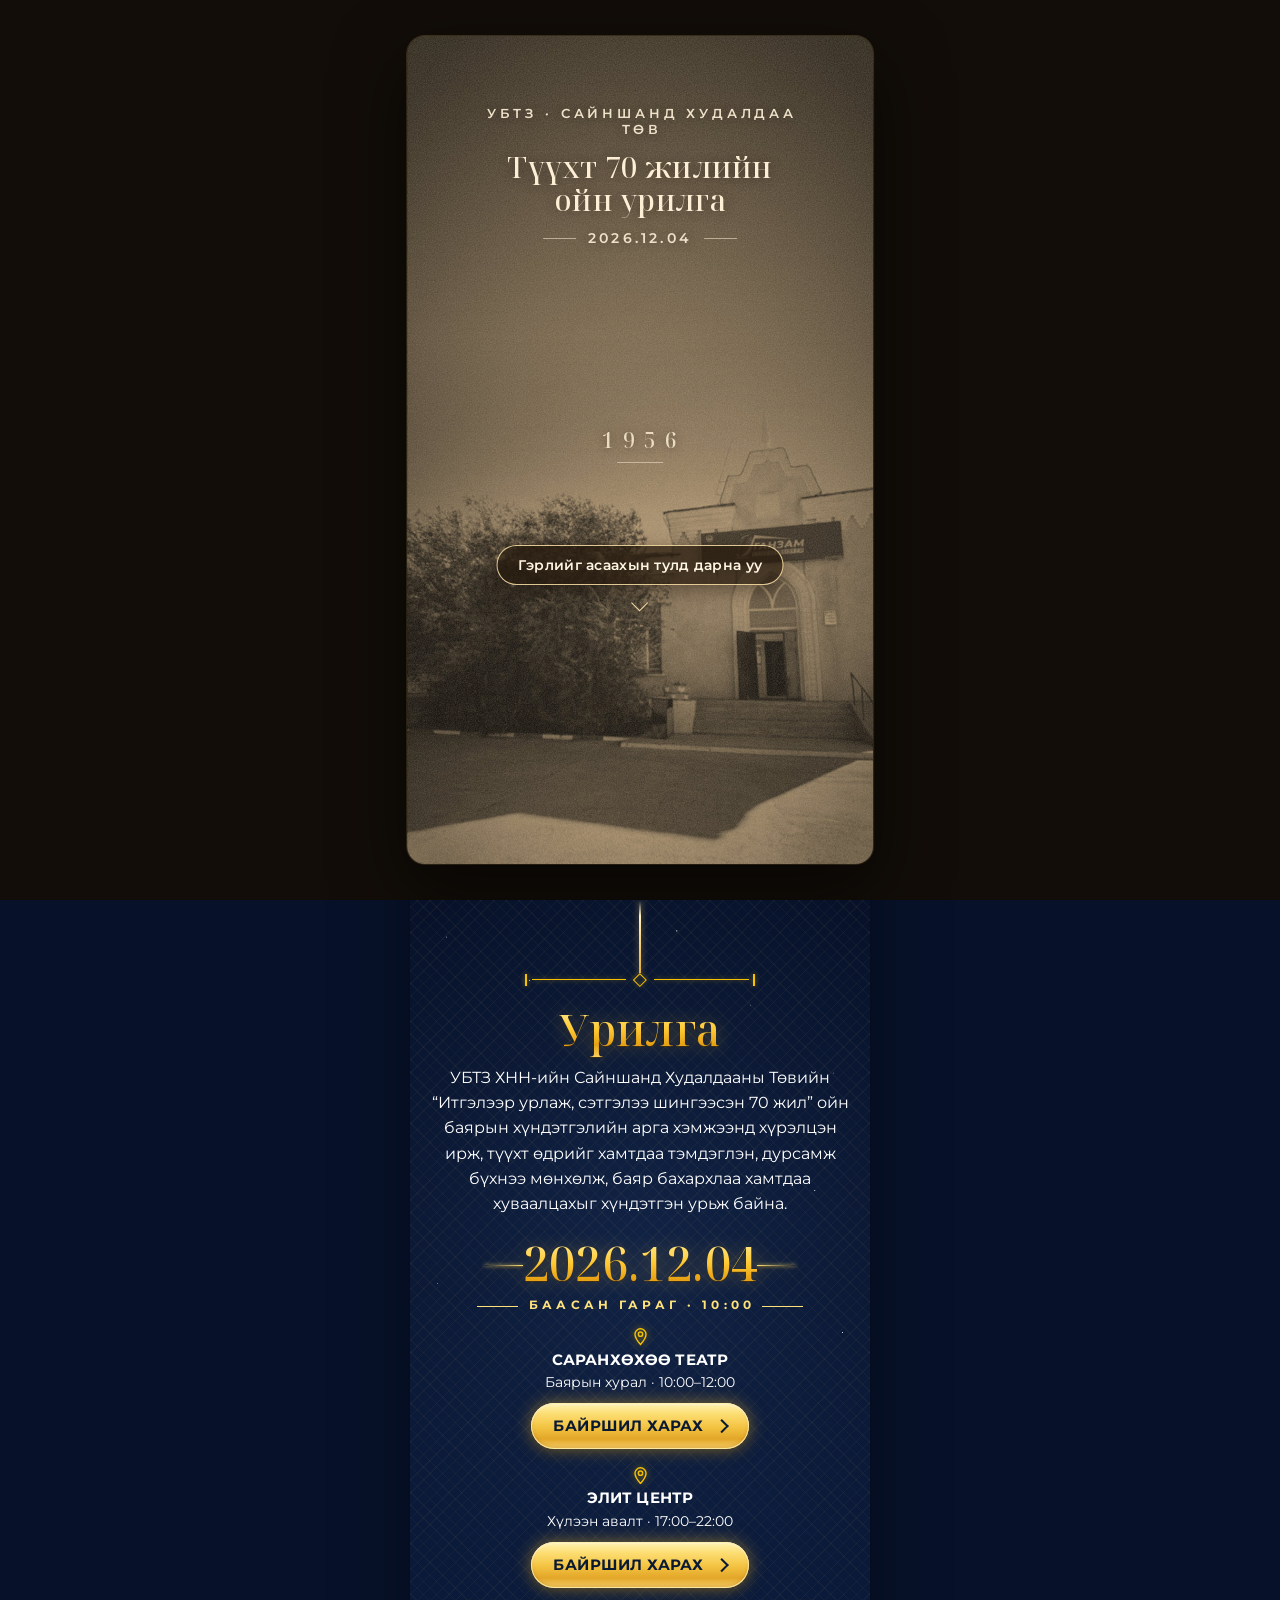
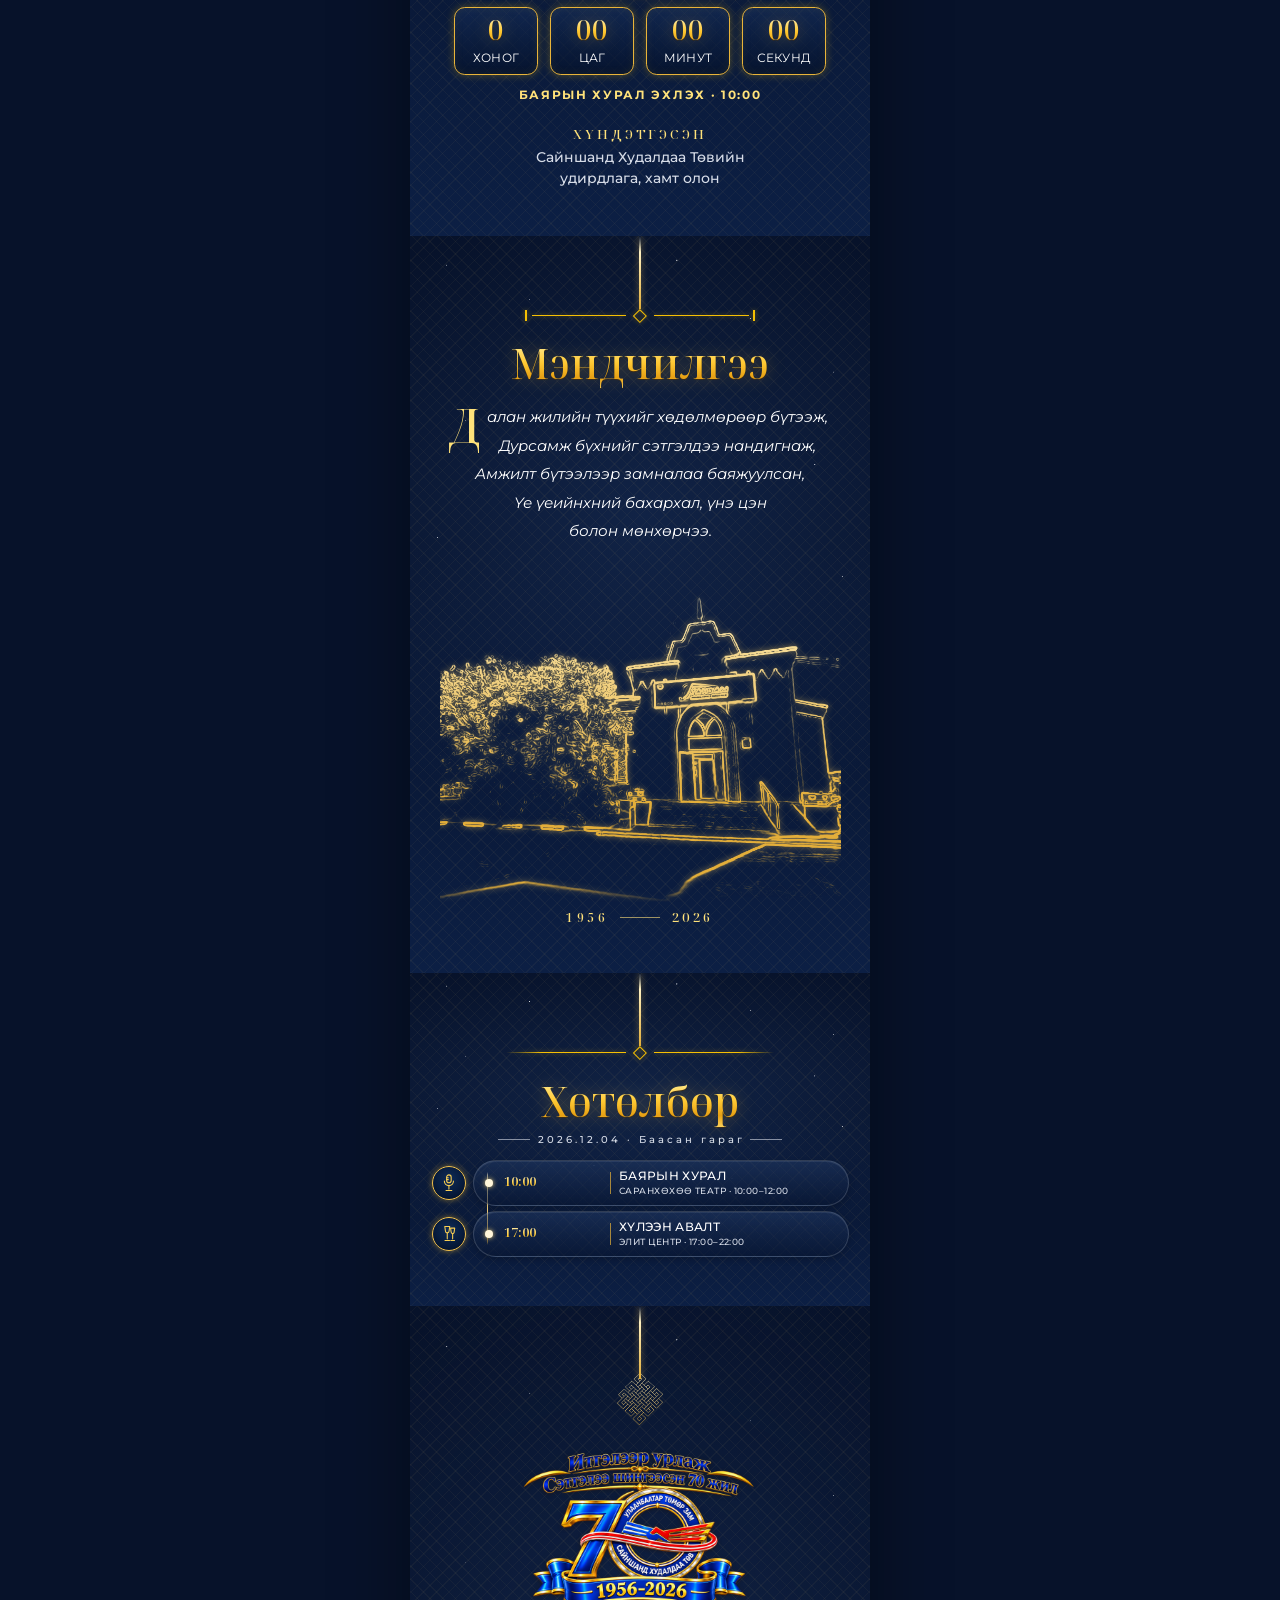
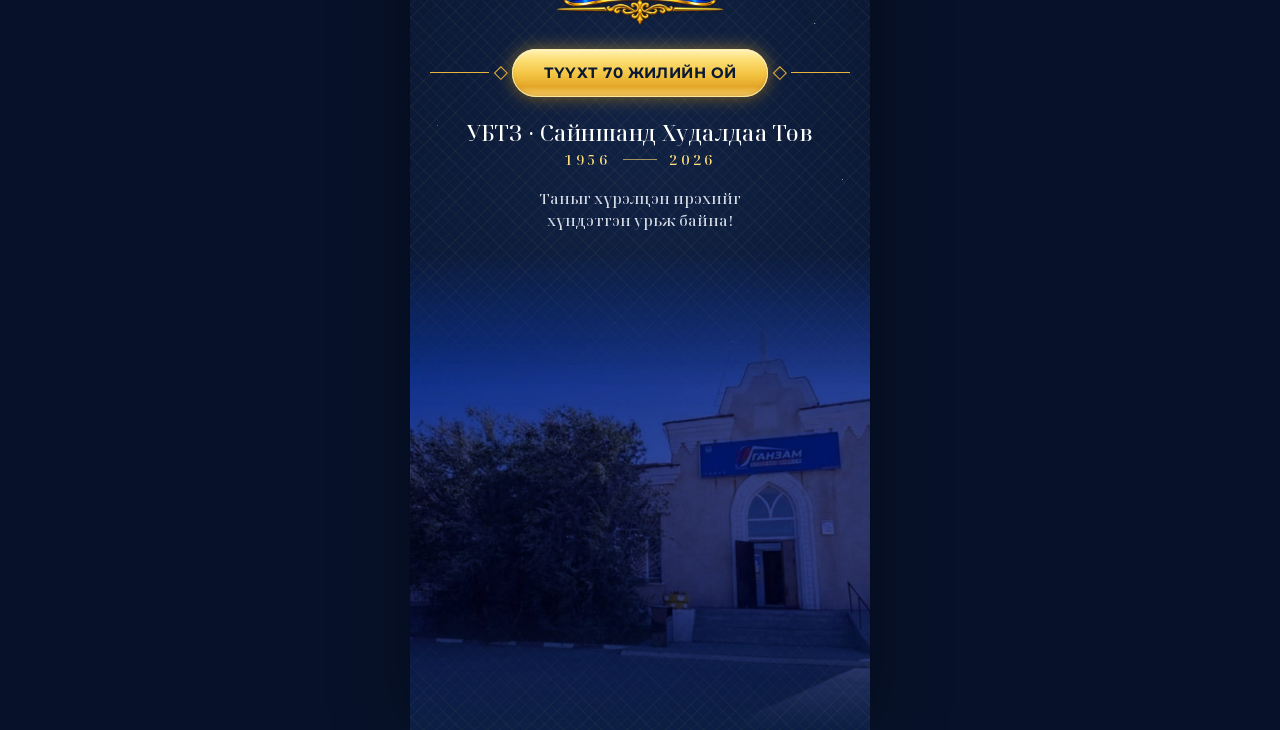
==== zuun-jil/index.html @ 2fdb82b6 "Төгсгөлийн урилгын өгүүлбэрийг шинэчлэв Co-Authored-By: Claude Opus 5.5 <noreply@anthropic.com>" ====
<!doctype html>
<html lang="mn">
<head>
<meta charset="utf-8">
<meta name="viewport" content="width=device-width,initial-scale=1,viewport-fit=cover">
<meta name="theme-color" content="#07122A">
<title>УБТЗ Сайншанд Худалдаа Төв — түүхт 70 жилийн ой</title>
<meta name="description" content="Урилга · 2026.12.04 · Баярын хурал: Саранхөхөө театр 10:00 · Хүлээн авалт: Элит центр 17:00">
<meta property="og:title" content="УБТЗ Сайншанд Худалдаа Төв — түүхт 70 жилийн ой">
<meta property="og:description" content="Урилга · 2026.12.04 · Баярын хурал: Саранхөхөө театр 10:00 · Хүлээн авалт: Элит центр 17:00">
<meta property="og:type" content="website">
<meta property="og:image" content="https://beck0404-ai.github.io/UBTZURILGA/zuun-jil/assets/og.jpg?v=2">
  <meta property="og:image:width" content="1200">
  <meta property="og:image:height" content="630">
<meta name="twitter:card" content="summary_large_image">
<link rel="icon" type="image/svg+xml" href="favicon.svg?v=m70v3">
<link rel="apple-touch-icon" href="favicon.svg">
<style>html,body{margin:0;background:#07122A}</style>
<noscript><style>.gate{display:none!important}</style></noscript>
<link rel="stylesheet" href="styles.css?v=m70v3">
<link rel="preload" as="image" href="assets/gate/gate-poster.jpg?v=m70v3">
<link rel="preload" as="image" href="assets/art/hero-night.jpg">
<link rel="preconnect" href="https://fonts.googleapis.com">
<link rel="preconnect" href="https://fonts.gstatic.com" crossorigin>
<link id="google-fonts" media="print" rel="stylesheet"
  href="https://fonts.googleapis.com/css2?family=Montserrat:wght@400;500;600;700;800&family=Noto+Serif+Display:wght@400;500;600&display=swap">
</head>
<body data-base="." data-date-iso="2026-12-04T10:00:00+08:00" data-v="m70v3" data-slug="zuun-jil">

<div class="gate gate--film" id="gate" role="dialog" aria-modal="true" tabindex="0" aria-label="Гэрлийг асаах — УБТЗ Сайншанд Худалдаа Төв — түүхт 70 жилийн ой">
  <div class="g-stage" id="g-stage">
    <video class="g-vid" id="g-vid" playsinline muted preload="auto" disablepictureinpicture
      poster="assets/gate/gate-poster.jpg?v=m70v3" width="720" height="1280">
      <source src="assets/gate/gate.mp4?v=m70v3" type="video/mp4">
    </video>
    <span class="g-grain" aria-hidden="true"></span>
    <div class="g-copy">
      <p class="g-org">УБТЗ · Сайншанд Худалдаа Төв</p>
      <p class="g-title">Түүхт 70&nbsp;жилийн ойн урилга</p>
      <p class="g-date">2026.12.04</p>
    </div>
    <p class="g-year" aria-hidden="true"><span>1956</span></p>
    <span class="g-ring" aria-hidden="true"></span>
    <span class="g-ring g-ring--2" aria-hidden="true"></span>
    <p class="g-hint" aria-hidden="true"><span>Гэрлийг асаахын тулд дарна уу</span><i class="g-chev"></i></p>
    <button type="button" class="g-skip" id="g-skip">Урилга үзэх →</button>
  </div>
</div>

<div class="worlds" id="worlds" role="group" aria-label="Харагдац сонгох" hidden>
  <button type="button" class="world" data-world="day" aria-pressed="false" aria-label="Өдөр" title="Өдөр">
    <svg viewBox="0 0 24 24" aria-hidden="true" focusable="false"><circle cx="12" cy="12" r="4.2"/><path d="M12 2.8v2.6M12 18.6v2.6M2.8 12h2.6M18.6 12h2.6M5.5 5.5l1.8 1.8M16.7 16.7l1.8 1.8M18.5 5.5l-1.8 1.8M7.3 16.7l-1.8 1.8"/></svg>
  </button>
  <button type="button" class="world" data-world="night" aria-pressed="true" aria-label="Шөнө" title="Шөнө">
    <svg viewBox="0 0 24 24" aria-hidden="true" focusable="false"><path d="M19.5 14.6A8 8 0 0 1 9.4 4.5a8 8 0 1 0 10.1 10.1z"/></svg>
  </button>
  <button type="button" class="world" data-world="snow" aria-pressed="false" aria-label="Цас" title="Цас">
    <svg viewBox="0 0 24 24" aria-hidden="true" focusable="false"><path d="M12 2.5v19M3.8 7.2l16.4 9.6M20.2 7.2L3.8 16.8M12 6l-2.2-2M12 6l2.2-2M12 18l-2.2 2M12 18l2.2 2M6.8 9l-3-.4M6.8 9l-1-2.8M17.2 15l3 .4M17.2 15l1 2.8M17.2 9l3-.4M17.2 9l1-2.8M6.8 15l-3 .4M6.8 15l-1 2.8"/></svg>
  </button>
</div>

<button type="button" id="music-btn" class="music-btn" aria-pressed="false" aria-label="Хөгжим тоглуулах" hidden>
  <span class="music-bird" aria-hidden="true"></span>
  <span class="music-mark" aria-hidden="true">
    <svg class="icon-play" viewBox="0 0 24 24" focusable="false"><polygon points="7,5 20,12 7,19"/></svg>
    <svg class="icon-pause" viewBox="0 0 24 24" focusable="false"><rect x="6" y="5" width="4" height="14"/><rect x="14" y="5" width="4" height="14"/></svg>
  </span>
</button>

<canvas class="snowfall" id="snowfall" aria-hidden="true"></canvas>

<svg class="defs" aria-hidden="true" focusable="false" width="0" height="0">
  <defs>
    <linearGradient id="gold" x1="0" y1="0" x2="0" y2="1">
      <stop offset="0" stop-color="#FFF4C4"/><stop offset=".35" stop-color="#FFD84E"/>
      <stop offset=".7" stop-color="#EDB023"/><stop offset="1" stop-color="#FFD66A"/>
    </linearGradient>
  </defs>
</svg>

<main class="page">

  <section class="scene sec sec--cover" id="cover" aria-labelledby="cover-h">
    <div class="hero-plate" aria-hidden="true"></div>
    <div class="cover-veil" aria-hidden="true"></div>
    <div class="cover-body">
      <p class="cover-org">УБТЗ<br>Сайншанд Худалдаа Төв</p>
      <h1 class="cover-h" id="cover-h">
        <span class="sr-only">УБТЗ Сайншанд Худалдаа Төв — түүхт 70 жилийн ой</span>
        <span class="c100 c70" aria-hidden="true">
          <span class="c100-bloom"></span>
          <img class="c100-gold" src="assets/art/logo70.png?v=2" alt="" width="1536" height="1024">
        </span>
        
      </h1>
      <p class="cover-years"><span class="sr-only">1956 – 2026</span><span aria-hidden="true">1956</span><b aria-hidden="true"></b><span class="odo" id="odo" aria-hidden="true">2026</span></p>
      <p class="cover-when">2026.12.04 <span class="dot" aria-hidden="true">·</span> 10:00</p>
    </div>
    <span class="thread thread--cover" aria-hidden="true"><i></i></span>
  </section>

  <section class="scene sec sec--invite" id="invite" aria-labelledby="inv-h">
    <span class="thread" aria-hidden="true"><i></i></span>
    <span class="stars" aria-hidden="true"></span>
    <div class="sec-body">
      <span class="rule rv" aria-hidden="true"><i></i><b></b><i></i></span>
      <h2 class="h-xl rv" id="inv-h"><span class="gt">Урилга</span></h2>
      <p class="lead lead--letter rv">УБТЗ ХНН-ийн Сайншанд Худалдааны Төвийн “Итгэлээр урлаж, сэтгэлээ шингээсэн 70&nbsp;жил” ойн баярын хүндэтгэлийн арга хэмжээнд хүрэлцэн ирж, түүхт өдрийг хамтдаа тэмдэглэн, дурсамж бүхнээ мөнхөлж, баяр бахархлаа хамтдаа хуваалцахыг хүндэтгэн урьж байна.</p>

      <div class="when rv">
        <p class="when-date"><span class="gt">2026.12.04</span></p>
        <p class="when-sub"><span>Баасан гараг · 10:00</span></p>
      </div>

      <div class="det rv">
        <svg class="pin" viewBox="0 0 24 32" aria-hidden="true" focusable="false"><path d="M12 1.5C6.2 1.5 1.8 5.9 1.8 11.6c0 7.4 10.2 18.9 10.2 18.9s10.2-11.5 10.2-18.9C22.2 5.9 17.8 1.5 12 1.5z"/><circle cx="12" cy="11.4" r="4"/></svg>
        <p class="det-venue">Саранхөхөө театр</p>
        <p class="det-sub">Баярын хурал · 10:00–12:00</p>
        <a class="btn btn--gold btn--chev btn--map" href="https://www.google.com/maps/search/?api=1&amp;query=%D0%A1%D0%B0%D1%80%D0%B0%D0%BD%D1%85%D3%A9%D1%85%D3%A9%D3%A9%20%D1%82%D0%B5%D0%B0%D1%82%D1%80%20%D0%A1%D0%B0%D0%B9%D0%BD%D1%88%D0%B0%D0%BD%D0%B4" target="_blank" rel="noopener noreferrer">Байршил харах</a>
      </div>
      <div class="det rv">
        <svg class="pin" viewBox="0 0 24 32" aria-hidden="true" focusable="false"><path d="M12 1.5C6.2 1.5 1.8 5.9 1.8 11.6c0 7.4 10.2 18.9 10.2 18.9s10.2-11.5 10.2-18.9C22.2 5.9 17.8 1.5 12 1.5z"/><circle cx="12" cy="11.4" r="4"/></svg>
        <p class="det-venue">Элит центр</p>
        <p class="det-sub">Хүлээн авалт · 17:00–22:00</p>
        <a class="btn btn--gold btn--chev btn--map" href="https://maps.app.goo.gl/hrmuXvTqas2XhRXL7" target="_blank" rel="noopener noreferrer">Байршил харах</a>
      </div>

      <div class="countdown rv" data-target="2026-12-04T10:00:00+08:00" aria-live="off">
        <div class="cd-cell"><span class="cd-num" data-d>—</span><span class="cd-lab">хоног</span></div>
        <div class="cd-cell"><span class="cd-num" data-h>—</span><span class="cd-lab">цаг</span></div>
        <div class="cd-cell"><span class="cd-num" data-m>—</span><span class="cd-lab">минут</span></div>
        <div class="cd-cell"><span class="cd-num" data-s>—</span><span class="cd-lab">секунд</span></div>
      </div>
      <p class="cd-note rv">Баярын хурал эхлэх · 10:00</p>
      <p class="sign rv"><span class="sign-lab">Хүндэтгэсэн</span><span class="nw">Сайншанд Худалдаа Төвийн</span> удирдлага, хамт&nbsp;олон</p>
    </div>
  </section>

  <section class="scene sec sec--greet" aria-labelledby="greet-h">
    <span class="thread" aria-hidden="true"><i></i></span>
    <span class="stars" aria-hidden="true"></span>
    <div class="sec-body">
      <span class="rule rv" aria-hidden="true"><i></i><b></b><i></i></span>
      <h2 class="h-xl rv" id="greet-h"><span class="gt">Мэндчилгээ</span></h2>
      <div class="letter letter--poem">
        <p class="rv">Далан жилийн түүхийг хөдөлмөрөөр бүтээж,<br>
          Дурсамж бүхнийг сэтгэлдээ нандигнаж,<br>
          Амжилт бүтээлээр замналаа баяжуулсан,<br>
          Үе үеийнхний бахархал, үнэ цэн болон мөнхөрчээ.</p>
      </div>
      <div class="elev rv" aria-hidden="true">
        <div class="elev-draw"><div class="elev-in"><i class="elev-ink"></i></div><span class="elev-pen"></span></div>
        <p class="el-cap"><span>1956</span><b></b><span>2026</span></p>
      </div>
    </div>
  </section>

  <section class="scene sec sec--prog" aria-labelledby="prog-h">
    <span class="thread" aria-hidden="true"><i></i></span>
    <span class="stars" aria-hidden="true"></span>
    <div class="sec-body">
      <span class="rule rule--dia rv" aria-hidden="true"><i></i><b></b><i></i></span>
      <h2 class="h-lg h-lg--prog rv" id="prog-h"><span class="gt">Хөтөлбөр</span></h2>
      <p class="sub-dates rv"><span>2026.12.04 · Баасан гараг</span></p>
      <ol class="prog">
        <li class="rv"><span class="prog-ring" aria-hidden="true"><svg class="prog-ic" viewBox="0 0 48 48" focusable="false" fill="none" stroke="currentColor" stroke-linecap="round" stroke-linejoin="round"><rect x="18.5" y="4.5" width="11" height="19" rx="5.5"/><path d="M18.5 11.5h4M18.5 16h4"/><path d="M13 19.5c0 6.3 4.9 11 11 11s11-4.7 11-11"/><path d="M24 30.5V39M17 42.5h14"/></svg></span><span class="prog-pill"><span class="t">10:00</span><span class="ti">Баярын хурал<small>Саранхөхөө театр · 10:00–12:00</small></span></span></li>
        <li class="rv"><span class="prog-ring" aria-hidden="true"><svg class="prog-ic" viewBox="0 0 48 48" focusable="false" fill="none" stroke="currentColor" stroke-linecap="round" stroke-linejoin="round"><path d="M14 6h12l-1.6 11a4.4 4.4 0 0 1-8.8 0z"/><path d="M20 21.6V36M14.5 40h11"/><path d="M28 10h10l-1.4 9.6a3.6 3.6 0 0 1-7.2 0z"/><path d="M33 23.2V36M28.5 40h9"/></svg></span><span class="prog-pill"><span class="t">17:00</span><span class="ti">Хүлээн авалт<small>Элит центр · 17:00–22:00</small></span></span></li>
      </ol>
    </div>
  </section>

  <section class="scene sec sec--close" aria-label="УБТЗ Сайншанд Худалдаа Төв, 1956 — 2026">
    <span class="thread" aria-hidden="true"><i></i></span>
    <span class="stars" aria-hidden="true"></span>
    <div class="sec-body">
      <span class="knot rv" aria-hidden="true"></span>
      <img class="c100-close rv" src="assets/art/logo70.png?v=2" alt="" width="1600" height="805" loading="lazy">
      <div class="close-pill rv" aria-hidden="true"><i></i><b></b><p class="btn btn--gold">Түүхт 70 жилийн ой</p><b></b><i></i></div>
      <p class="orgs-name rv">УБТЗ · Сайншанд Худалдаа Төв</p>
      <p class="close-years rv"><span>1956</span><b aria-hidden="true"></b><span>2026</span></p>
      <p class="close-call rv">Таныг хүрэлцэн ирэхийг хүндэтгэн урьж байна!</p>
    </div>
    <div class="band band--close" aria-hidden="true"></div>
  </section>
</main>

<div class="bfly-c" id="bfly-c" aria-hidden="true">
  <i class="bw bw-l"></i><i class="bw bw-r"></i>
</div>

<audio id="bg-music" preload="auto" loop></audio>

<script src="app.js?v=m70v3"></script>
</body>
</html>
---- zuun-jil/styles.css ----
:root,
.gate {
  --gold: #F6C003;
  --ink: #0B1A33;
  --text: #FFFFFF;
  --soft: rgba(236, 241, 250, .9);
  --tagc: #E9B84A;
  --g1: #FFF7CF; --g2: #FFE27A; --g3: #FFC933; --g4: #E6A014; --g5: #FFD965;
  --w1: #FFFFFF; --w2: #FFF3CC; --w3: #F3D27A;
  --hshadow: rgba(80, 48, 0, .6);
  --hglow: rgba(255, 196, 40, .34);
  --line: #E9B43A;
  --lglow: rgba(246, 192, 3, .32);
  --card: linear-gradient(180deg, rgba(24, 50, 98, .5), rgba(4, 17, 42, .74));
  --field: rgba(3, 14, 36, .55);
  --pill: linear-gradient(180deg, rgba(40, 66, 112, .42), rgba(8, 22, 50, .62));
  --pill-line: rgba(255, 255, 255, .16);
  --bg0: #031A3F;
  --bg1: #0D2549;
  --vign: rgba(26, 64, 128, .32);
  --grid: rgba(120, 166, 236, .075);
  --stars: 1;
  --dlg: linear-gradient(180deg, #0A2048, #041430);
  --backdrop: rgba(2, 8, 22, .8);
  --ok: #A6F2CF;
  --err: #FFB8AC;
}
html[data-theme="day"] {
  --text: #13284B;
  --soft: rgba(19, 40, 75, .88);
  --tagc: #A47414;
  --g1: #E7B434; --g2: #D39A12; --g3: #B77D05; --g4: #8F6003; --g5: #B98410;
  --w1: #13284B; --w2: #1F3C6B; --w3: #13284B;
  --hshadow: rgba(255, 255, 255, .55);
  --hglow: rgba(255, 255, 255, 0);
  --line: #C99A2E;
  --lglow: rgba(201, 154, 46, .22);
  --card: linear-gradient(180deg, rgba(255, 255, 255, .78), rgba(240, 247, 252, .66));
  --field: rgba(255, 255, 255, .78);
  --pill: linear-gradient(180deg, rgba(255, 255, 255, .8), rgba(236, 245, 251, .66));
  --pill-line: rgba(19, 40, 75, .14);
  --bg0: #EEF6FB;
  --bg1: #BFE4F5;
  --vign: rgba(255, 255, 255, .5);
  --grid: rgba(19, 40, 75, .06);
  --stars: 0;
  --dlg: linear-gradient(180deg, #FBFDFF, #E6F1F8);
  --backdrop: rgba(19, 40, 75, .55);
  --ok: #17694A;
  --err: #A8321F;
}
html[data-theme="snow"] {
  --text: #14294A;
  --soft: rgba(20, 41, 74, .88);
  --tagc: #4A76A6;
  --g1: #6E9CCB; --g2: #3F6FA3; --g3: #2B5687; --g4: #1D3B66; --g5: #37659A;
  --w1: #14294A; --w2: #22426F; --w3: #14294A;
  --hshadow: rgba(255, 255, 255, .6);
  --hglow: rgba(255, 255, 255, 0);
  --line: #7FA2C6;
  --lglow: rgba(61, 108, 158, .2);
  --card: linear-gradient(180deg, rgba(255, 255, 255, .8), rgba(236, 242, 248, .68));
  --field: rgba(255, 255, 255, .8);
  --pill: linear-gradient(180deg, rgba(255, 255, 255, .82), rgba(232, 239, 246, .68));
  --pill-line: rgba(20, 41, 74, .14);
  --bg0: #F0F4F8;
  --bg1: #C4D3DF;
  --vign: rgba(255, 255, 255, .5);
  --grid: rgba(20, 41, 74, .06);
  --stars: 0;
  --dlg: linear-gradient(180deg, #FAFCFE, #E4ECF3);
  --backdrop: rgba(20, 41, 74, .55);
  --ok: #17694A;
  --err: #A8321F;
}
:root { --col: 540px; }
* { box-sizing: border-box; }
html { -webkit-text-size-adjust: 100%; }
body {
  margin: 0;
  min-height: 100vh;
  color: var(--text);
  font-family: Montserrat, "Helvetica Neue", Arial, sans-serif;
  font-size: 15px;
  line-height: 1.5;
  background:
    linear-gradient(var(--grid) 1px, transparent 1px) 0 0 / 23px 23px,
    linear-gradient(90deg, var(--grid) 1px, transparent 1px) 0 0 / 23px 23px,
    var(--bg0);
}
img { display: block; max-width: 100%; height: auto; }
.defs { position: absolute; width: 0; height: 0; overflow: hidden; }
.page {
  position: relative;
  max-width: var(--col);
  margin: 0 auto;
  overflow: hidden;
  container-type: inline-size;
  box-shadow: 0 0 70px rgba(0, 0, 0, .4);
  transition: opacity .24s ease;
}
.page.is-turning { opacity: .25; }
.sec {
  --u: calc(100cqw / 941);
  position: relative;
  isolation: isolate;
  overflow: hidden;
  text-align: center;
  background:
    radial-gradient(120% 60% at 50% 38%, var(--vign), transparent 72%),
    linear-gradient(180deg, var(--bg0) 0%, var(--bg0) 42%, var(--bg1) 100%);
}
.sec::before {
  content: "";
  position: absolute;
  inset: 0;
  z-index: -1;
  pointer-events: none;
  background:
    linear-gradient(var(--grid) 1px, transparent 1px) 0 0 / calc(44 * var(--u)) calc(44 * var(--u)),
    linear-gradient(90deg, var(--grid) 1px, transparent 1px) 0 0 / calc(44 * var(--u)) calc(44 * var(--u));
}
.sec-body {
  position: relative;
  z-index: 2;
  padding: calc(150 * var(--u)) max(18px, calc(44 * var(--u))) 0;
}
.stars {
  position: absolute;
  inset: 0 0 34% 0;
  z-index: 0;
  pointer-events: none;
  opacity: var(--stars);
  background-image:
    radial-gradient(1.3px 1.3px at 8% 6%, #fff, transparent 60%),
    radial-gradient(1px 1px at 26% 13%, #fff, transparent 60%),
    radial-gradient(1.6px 1.6px at 58% 5%, #fff, transparent 60%),
    radial-gradient(1px 1px at 74% 17%, #fff, transparent 60%),
    radial-gradient(1.2px 1.2px at 92% 28%, #fff, transparent 60%),
    radial-gradient(1px 1px at 12% 38%, #fff, transparent 60%),
    radial-gradient(1.4px 1.4px at 88% 47%, #fff, transparent 60%),
    radial-gradient(1px 1px at 6% 62%, #fff, transparent 60%),
    radial-gradient(1.2px 1.2px at 94% 70%, #fff, transparent 60%),
    radial-gradient(1px 1px at 40% 88%, #fff, transparent 60%),
    radial-gradient(1.1px 1.1px at 70% 94%, #fff, transparent 60%);
  animation: twinkle 3.6s ease-in-out infinite alternate;
}
@keyframes twinkle { from { filter: opacity(.5); } to { filter: opacity(1); } }
.glint {
  position: absolute;
  z-index: 3;
  right: calc(-14 * var(--u, 1px));
  top: calc(-10 * var(--u, 1px));
  width: max(14px, calc(34 * var(--u, 1px)));
  aspect-ratio: 1;
  pointer-events: none;
  opacity: var(--stars);
  background:
    linear-gradient(90deg, transparent 0 46%, #fff 50%, transparent 54% 100%) center / 100% 12% no-repeat,
    linear-gradient(0deg, transparent 0 46%, #fff 50%, transparent 54% 100%) center / 12% 100% no-repeat,
    radial-gradient(circle, rgba(255, 244, 200, .95) 0 8%, rgba(255, 210, 90, .35) 20%, transparent 46%);
  animation: glint 3.4s ease-in-out infinite;
}
.glint--l { left: calc(-40 * var(--u)); right: auto; top: calc(-14 * var(--u)); animation-delay: 1.4s; }
@keyframes glint { 0%, 100% { transform: scale(.55) rotate(0deg); opacity: .5; } 50% { transform: scale(1) rotate(45deg); opacity: 1; } }
.band {
  position: relative;
  z-index: 1;
  width: 100%;
  pointer-events: none;
}
.band::before {
  content: "";
  position: absolute;
  inset: 0;
  background: center / 100% 100% no-repeat;
  -webkit-mask-image: linear-gradient(180deg, transparent 0, #000 var(--fade, 24%), #000 93%, transparent 100%);
  mask-image: linear-gradient(180deg, transparent 0, #000 var(--fade, 24%), #000 93%, transparent 100%);
}
.band--a { aspect-ratio: 941 / 572; margin-top: calc(-40 * var(--u)); }
.band--a::before { background-image: url(assets/art/school-night.webp?r=1); }
html[data-theme="day"] .band--a::before { background-image: url(assets/art/school-day.webp?r=1); }
html[data-theme="snow"] .band--a::before { background-image: url(assets/art/school-snow.webp?r=1); }
.band--i { aspect-ratio: 1412 / 717; margin-top: calc(10 * var(--u)); --fade: 18%; }
.band--i::before { background-image: url(assets/art/aerial-night.webp?r=1); }
html[data-theme="day"] .band--i::before { background-image: url(assets/art/aerial-day.webp?r=1); }
html[data-theme="snow"] .band--i::before { background-image: url(assets/art/aerial-snow.webp?r=1); }
.band--last::before { -webkit-mask-image: linear-gradient(180deg, transparent 0, #000 24%); mask-image: linear-gradient(180deg, transparent 0, #000 24%); }
.gt {
  background: linear-gradient(180deg, var(--g1) 0%, var(--g2) 24%, var(--g3) 50%, var(--g4) 76%, var(--g5) 100%);
  -webkit-background-clip: text;
  background-clip: text;
  color: transparent;
  -webkit-box-decoration-break: clone;
  box-decoration-break: clone;
}
.wt {
  background: linear-gradient(180deg, var(--w1) 0%, var(--w2) 55%, var(--w3) 100%);
  -webkit-background-clip: text;
  background-clip: text;
  color: transparent;
}
.h-xl, .h-lg, .h-cond, .cover-title, .when-date, .cd-num, .stats b {
  filter: drop-shadow(0 max(1px, calc(3 * var(--u))) 0 var(--hshadow)) drop-shadow(0 0 calc(22 * var(--u)) var(--hglow));
}
.h-xl, .h-lg {
  position: relative;
  width: fit-content;
  margin: 0 auto;
  font-weight: 800;
  line-height: 1.12;
  letter-spacing: .01em;
  text-transform: uppercase;
}
.h-cond {
  position: relative;
  width: fit-content;
  margin: 0 auto;
  font-family: Oswald, "Arial Narrow", sans-serif;
  font-weight: 600;
  line-height: 1.16;
  letter-spacing: .015em;
  text-transform: uppercase;
}
.lead {
  max-width: calc(760 * var(--u));
  margin: calc(34 * var(--u)) auto 0;
  color: var(--text);
  font-size: max(15px, calc(28 * var(--u)));
  line-height: 1.55;
  text-wrap: pretty;
}
.lead--sm { font-size: max(14.5px, calc(24 * var(--u))); }
@container (max-width: 480px) { .lead { max-width: none; } }
.mark50 {
  position: relative;
  display: block;
  aspect-ratio: 948 / 670;
  margin: 0 auto;
  background: url(assets/art/mark50-gold.webp?r=20261023) center / contain no-repeat;
  filter: drop-shadow(0 0 calc(18 * var(--u)) rgba(255, 196, 40, .4)) drop-shadow(0 calc(3 * var(--u)) calc(2 * var(--u)) rgba(40, 20, 0, .55));
}
html[data-theme] .mark50 { filter: drop-shadow(0 calc(3 * var(--u)) calc(3 * var(--u)) rgba(40, 30, 0, .3)); }
.mark50--cover { width: calc(430 * var(--u)); margin-top: calc(40 * var(--u)); }
.mark50--cover { width: min(calc(520 * var(--u)), 300px, 26svh); margin-top: calc(40 * var(--u) + var(--gx, 0px)); }
.mark50--cover .glint { right: calc(30 * var(--u)); top: calc(-4 * var(--u)); }
.mark50--sm { width: calc(203 * var(--u)); }
.mark50--md { width: calc(250 * var(--u)); }
.mark50--close { width: calc(420 * var(--u)); }
.mark50--close .glint { right: calc(26 * var(--u)); top: calc(0 * var(--u)); }
.rule {
  --rw: 470;
  display: flex;
  align-items: center;
  gap: calc(10 * var(--u));
  width: calc(var(--rw) * var(--u));
  height: calc(26 * var(--u));
  margin: 0 auto;
  color: var(--gold);
  filter: drop-shadow(0 0 calc(5 * var(--u)) rgba(246, 192, 3, .55));
}
html[data-theme] .rule { filter: none; color: var(--g3); }
.rule::before,
.rule::after { content: ""; flex: none; width: max(1.5px, calc(3 * var(--u))); height: calc(24 * var(--u)); background: currentColor; }
.rule i { flex: 1; height: max(1px, calc(2.4 * var(--u))); background: currentColor; }
.rule b {
  flex: none;
  width: calc(20 * var(--u));
  height: calc(20 * var(--u));
  margin: 0 calc(8 * var(--u));
  border: max(1.2px, calc(2.6 * var(--u))) solid currentColor;
  transform: rotate(45deg);
}
.rule--wide { --rw: 600; }
.rule--long { --rw: 680; }
.rule--sm { --rw: 430; height: calc(20 * var(--u)); }
.rule--sm b { width: calc(16 * var(--u)); height: calc(16 * var(--u)); }
.rule--dia::before, .rule--dia::after { display: none; }
.rule--dia i:first-child { background: linear-gradient(90deg, transparent, currentColor 30%); }
.rule--dia i:last-child { background: linear-gradient(90deg, currentColor 70%, transparent); }
.btn {
  position: relative;
  display: inline-flex;
  align-items: center;
  justify-content: center;
  gap: .55em;
  min-height: max(46px, calc(79 * var(--u)));
  padding: 0 calc(46 * var(--u));
  border: 0;
  border-radius: 999px;
  font: 700 max(13px, calc(31 * var(--u)))/1.1 Montserrat, "Helvetica Neue", Arial, sans-serif;
  letter-spacing: .03em;
  text-transform: uppercase;
  text-decoration: none;
  cursor: pointer;
}
.btn--gold {
  color: var(--ink);
  background: linear-gradient(180deg, #FFF3B4 0%, #FCDD72 24%, #F4C443 52%, #E3A628 78%, #F7D06A 100%);
  box-shadow:
    0 0 0 max(1px, calc(2 * var(--u))) rgba(255, 238, 170, .9) inset,
    0 calc(-4 * var(--u)) calc(8 * var(--u)) rgba(150, 90, 0, .28) inset,
    0 calc(3 * var(--u)) calc(4 * var(--u)) rgba(255, 255, 255, .55) inset,
    0 0 calc(34 * var(--u)) rgba(255, 196, 50, .5),
    0 calc(8 * var(--u)) calc(22 * var(--u)) rgba(0, 0, 0, .3);
}
html[data-theme] .btn--gold { box-shadow: 0 0 0 max(1px, calc(2 * var(--u))) rgba(255, 238, 170, .9) inset, 0 calc(-4 * var(--u)) calc(8 * var(--u)) rgba(150, 90, 0, .25) inset, 0 calc(8 * var(--u)) calc(20 * var(--u)) rgba(19, 40, 75, .22); }
.btn--chev::after {
  content: "";
  flex: none;
  width: .5em;
  height: .5em;
  margin-left: .35em;
  border-top: .15em solid currentColor;
  border-right: .15em solid currentColor;
  transform: rotate(45deg);
}
.btn:focus-visible { outline: 2px solid var(--text); outline-offset: 3px; }
.btn--line { color: var(--text); background: var(--card); box-shadow: inset 0 0 0 1.5px var(--line); }
.btn-ic { flex: none; width: 1.2em; height: 1.2em; fill: none; stroke: currentColor; stroke-width: 2.2; stroke-linecap: round; stroke-linejoin: round; }
.sec--cover { --gx: clamp(0px, (100vh - 660px) * .07, 22px); }
@supports (height: 100svh) { .sec--cover { --gx: clamp(0px, (100svh - 660px) * .07, 22px); } }
.sec--cover {
  display: flex;
  flex-direction: column;
  min-height: 100vh;
  min-height: 100svh;
}
.cover-body { flex: 1; padding-top: max(72px, calc(165 * var(--u))); }
.cover-school {
  margin: 0;
  color: var(--text);
  font-weight: 800;
  font-size: max(15px, calc(24.5 * var(--u) + 3px));
  line-height: 1.3;
  letter-spacing: .045em;
  text-transform: uppercase;
}
@media (max-width: 380px) { .cover-school { letter-spacing: .005em; } }
@media (max-width: 340px) { .cover-school { font-size: 14px; margin-inline: -8px; } }
.cover-body .rule { margin-top: calc(56 * var(--u) + var(--gx, 0px)); }
.cover-logo { display: block; width: min(calc(643 * var(--u)), 312px); height: auto; margin: 0 0 calc(30 * var(--u)); filter: drop-shadow(0 calc(6 * var(--u)) calc(14 * var(--u)) rgba(0, 0, 0, .22)); }
.cover-logo { width: min(calc(643 * var(--u)), 280px, 32svh); margin-bottom: calc(30 * var(--u) + var(--gx, 0px)); }
@media (max-height: 600px) { .cover-logo { width: min(calc(643 * var(--u)), 312px, 26svh); } }
.cover-title {
  margin: calc(30 * var(--u) + var(--gx, 0px)) 0 0;
  font-weight: 800;
  font-size: calc(56 * var(--u));
  line-height: 1.14;
  letter-spacing: .005em;
  text-transform: uppercase;
  white-space: nowrap;
}
.cover-title .wt { font-size: 1.3em; }
.cover-when {
  margin: calc(20 * var(--u) + var(--gx, 0px) * .6) 0 0;
  color: var(--g2);
  font-weight: 700;
  font-size: max(13px, calc(27 * var(--u)));
  letter-spacing: .08em;
  font-variant-numeric: tabular-nums;
}
html[data-theme] .cover-when { color: var(--g4); }
.sec--cover .cover-body { padding-bottom: 16px; display: flex; flex-direction: column; align-items: center; justify-content: center; }
.sec--cover .cover-body { justify-content: center; padding-top: 56px; padding-bottom: 56px; }
.sec--invite .sec-body { padding-top: calc(150 * var(--u)); }
.sec--invite .h-xl { margin-top: calc(50 * var(--u)); font-size: calc(89 * var(--u)); }
.sec--invite .h-xl .glint { right: calc(-22 * var(--u)); top: calc(-18 * var(--u)); }
.sec--invite .lead { margin-top: calc(26 * var(--u)); }
.when { margin-top: calc(40 * var(--u)); }
.when-date {
  position: relative;
  width: fit-content;
  margin: 0 auto;
  font-weight: 800;
  font-size: calc(91.5 * var(--u));
  line-height: 1.05;
  letter-spacing: .005em;
  font-variant-numeric: lining-nums;
}
.when-date::before,
.when-date::after {
  content: "";
  position: absolute;
  top: 52%;
  width: calc(80 * var(--u));
  height: max(1px, calc(2 * var(--u)));
  background: linear-gradient(90deg, transparent, var(--g2));
  box-shadow: 0 0 calc(8 * var(--u)) var(--g2);
  opacity: var(--stars);
}
.when-date::before { right: 100%; }
.when-date::after { left: 100%; transform: scaleX(-1); }
.when-sub {
  display: flex;
  align-items: center;
  justify-content: center;
  gap: calc(22 * var(--u));
  margin: calc(18 * var(--u)) 0 0;
  color: var(--g2);
  font-weight: 700;
  font-size: max(11.5px, calc(23 * var(--u)));
  letter-spacing: .36em;
  text-transform: uppercase;
}
html[data-theme] .when-sub { color: var(--g4); }
.when-sub::before,
.when-sub::after { content: ""; width: calc(84 * var(--u)); height: max(1px, calc(2 * var(--u))); background: currentColor; }
.when-sub span { margin-right: -.36em; }
.when-date { font-size: calc(80 * var(--u)); }
.when-date--2 { margin-top: calc(26 * var(--u)); }
.cd-note {
  margin: calc(22 * var(--u)) 0 0;
  color: var(--g2);
  font-weight: 700;
  font-size: max(12px, calc(23 * var(--u)));
  letter-spacing: .14em;
  text-transform: uppercase;
}
html[data-theme] .cd-note { color: var(--g4); }
.det { margin-top: calc(28 * var(--u)); }
.pin { display: block; width: calc(24 * var(--u)); min-width: 13px; margin: 0 auto; fill: none; stroke: var(--gold); stroke-width: 2.6; filter: drop-shadow(0 0 4px rgba(246, 192, 3, .6)); }
html[data-theme] .pin { stroke: var(--g4); filter: none; }
.det-venue { margin: calc(12 * var(--u)) 0 0; font-weight: 700; font-size: max(14.5px, calc(30.5 * var(--u))); line-height: 1.2; letter-spacing: .01em; text-transform: uppercase; }
.det-venue { text-wrap: balance; }
.det-sub { margin: calc(6 * var(--u)) 0 0; font-size: max(14px, calc(28 * var(--u))); }
.det-venue:empty, .det-sub:empty { display: none; }
.btn--map { margin-top: calc(20 * var(--u)); min-width: calc(418 * var(--u)); }
.btn--map[href=""] { display: none; }
.sec-body--after { padding-top: 0; padding-bottom: calc(58 * var(--u)); }
.countdown {
  display: grid;
  grid-template-columns: repeat(4, 1fr);
  gap: calc(26 * var(--u));
  width: calc(759 * var(--u));
  max-width: 100%;
  margin: calc(4 * var(--u)) auto 0;
}
.cd-cell {
  display: flex;
  flex-direction: column;
  align-items: center;
  justify-content: center;
  min-height: calc(138 * var(--u));
  padding: calc(10 * var(--u)) 0;
  border: max(1px, calc(2 * var(--u))) solid var(--line);
  border-radius: calc(22 * var(--u));
  background: var(--card);
  box-shadow: 0 0 calc(18 * var(--u)) var(--lglow), inset 0 0 calc(20 * var(--u)) rgba(246, 192, 3, .08);
}
.cd-num {
  display: block;
  font-weight: 800;
  font-size: max(23px, calc(57 * var(--u)));
  line-height: 1.05;
  font-variant-numeric: tabular-nums;
  background: linear-gradient(180deg, var(--g1), var(--g3) 55%, var(--g4));
  -webkit-background-clip: text;
  background-clip: text;
  color: transparent;
}
.cd-lab { display: block; margin-top: calc(10 * var(--u)); color: var(--text); font-size: max(10px, calc(25 * var(--u))); letter-spacing: .02em; text-transform: uppercase; }
.sec--history .sec-body { padding-top: calc(142 * var(--u)); }
.sec--history .h-cond { margin-top: calc(56 * var(--u)); font-size: calc(78.7 * var(--u)); }
.sec--history .h-cond .glint { right: calc(-26 * var(--u)); top: calc(-20 * var(--u)); }
.kicker {
  margin: calc(16 * var(--u)) 0 0;
  color: var(--g2);
  font-weight: 700;
  font-size: max(13px, calc(36 * var(--u)));
  letter-spacing: .075em;
  text-transform: uppercase;
}
html[data-theme] .kicker { color: var(--g4); }
.lead--hist { max-width: calc(760 * var(--u)); margin-top: calc(30 * var(--u)); font-size: max(15px, calc(27 * var(--u))); line-height: 1.5; }
.kw { transition: opacity .3s ease, color .3s ease, text-shadow .3s ease; }
.is-karaoke .kw { opacity: .34; }
.is-karaoke .kw.is-said { opacity: 1; }
.is-karaoke .kw.is-now { color: var(--g2); text-shadow: 0 0 14px rgba(246, 192, 3, .45); }
html[data-theme] .is-karaoke .kw.is-now { color: var(--g4); text-shadow: none; }
.prints {
  display: grid;
  grid-template-columns: 1496fr 1576fr 1333fr 1777fr;
  gap: calc(10 * var(--u));
  align-items: center;
  margin: calc(34 * var(--u)) calc(16 * var(--u) - max(18px, calc(44 * var(--u)))) 0;
}
.print { margin: 0; }
.print img {
  display: block;
  width: 100%;
  object-fit: cover;
  border: max(2px, calc(6 * var(--u))) solid #F4EEDC;
  border-bottom-width: max(3px, calc(8 * var(--u)));
  box-shadow: 0 calc(6 * var(--u)) calc(14 * var(--u)) rgba(0, 0, 0, .4), 0 0 0 1px rgba(120, 100, 60, .35);
  filter: sepia(.42) contrast(1.06) brightness(.98);
}
.print--ball img { aspect-ratio: 368 / 246; object-position: 50% 100%; }
.print--class img { aspect-ratio: 416 / 264; }
.print--dorm img { aspect-ratio: 640 / 480; }
.print--wide img { aspect-ratio: 853 / 480; }
.batlamj { margin: calc(46 * var(--u)) calc(16 * var(--u) - max(18px, calc(44 * var(--u)))) 0; padding-bottom: calc(110 * var(--u)); }
.batlamj img {
  display: block;
  width: 100%;
  height: auto;
  box-shadow: 0 calc(14 * var(--u)) calc(34 * var(--u)) rgba(0, 0, 0, .45);
}
.sec--company .sec-body { padding-top: max(66px, calc(150 * var(--u))); }
.microrule {
  display: flex;
  align-items: center;
  justify-content: center;
  gap: calc(14 * var(--u));
  width: calc(560 * var(--u));
  max-width: 100%;
  margin: 0 auto;
  color: var(--tagc);
  font-size: max(7px, calc(13 * var(--u)));
  letter-spacing: .26em;
  text-transform: uppercase;
  white-space: nowrap;
}
.microrule::before, .microrule::after { content: ""; flex: 1; min-width: calc(20 * var(--u)); height: max(1px, calc(2 * var(--u))); background: var(--gold); }
.microrule b { flex: none; width: calc(14 * var(--u)); height: calc(14 * var(--u)); border: max(1px, calc(2 * var(--u))) solid var(--gold); transform: rotate(45deg); }
.sec--company .h-lg { margin-top: calc(40 * var(--u)); font-size: calc(61.5 * var(--u)); line-height: 1.12; }
.h-lg-sub { display: block; margin-top: calc(10 * var(--u)); font-size: .6em; letter-spacing: .02em; }
.h-lg-pre { margin: 0 0 calc(10 * var(--u)); }
.stats {
  display: grid;
  grid-template-columns: 252fr 238fr 251fr;
  gap: calc(12 * var(--u));
  width: calc(765 * var(--u));
  max-width: 100%;
  margin: calc(26 * var(--u)) auto 0;
  padding: 0;
  list-style: none;
}
.stats li {
  display: flex;
  flex-direction: column;
  align-items: center;
  justify-content: flex-start;
  min-height: calc(152 * var(--u));
  padding: calc(16 * var(--u)) calc(6 * var(--u)) calc(14 * var(--u));
  border: max(1px, calc(2 * var(--u))) solid var(--line);
  border-radius: calc(22 * var(--u));
  background: var(--card);
  box-shadow: 0 0 calc(18 * var(--u)) var(--lglow);
}
.stat-ic { width: max(22px, calc(44 * var(--u))); height: auto; fill: none; stroke: var(--gold); stroke-width: 1.8; stroke-linecap: round; stroke-linejoin: round; filter: drop-shadow(0 0 3px rgba(246, 192, 3, .5)); }
html[data-theme] .stat-ic { stroke: var(--g4); filter: none; }
.stats b {
  display: block;
  margin-top: calc(8 * var(--u));
  font-weight: 800;
  font-size: max(16px, calc(33 * var(--u)));
  line-height: 1.1;
  font-variant-numeric: tabular-nums;
  background: linear-gradient(180deg, var(--g1), var(--g3) 55%, var(--g4));
  -webkit-background-clip: text;
  background-clip: text;
  color: transparent;
}
.stats span { display: block; margin-top: calc(8 * var(--u)); font-weight: 500; font-size: max(9.5px, calc(19 * var(--u))); line-height: 1.3; letter-spacing: .08em; text-transform: uppercase; }
.years-wrap { position: relative; margin-top: calc(40 * var(--u)); min-height: calc(220 * var(--u)); }
.years {
  position: relative;
  display: grid;
  gap: calc(30 * var(--u));
  width: calc(560 * var(--u));
  margin: 0 0 0 calc(44 * var(--u));
  padding: 0;
  list-style: none;
  text-align: left;
}
@container (max-width: 480px) { .years { width: 64%; margin-left: 0; } }
.years::before {
  content: "";
  position: absolute;
  left: calc(max(42px, calc(112 * var(--u))) + calc(22 * var(--u)) + max(9px, calc(9 * var(--u))) - .5px);
  top: calc(20 * var(--u));
  bottom: calc(20 * var(--u));
  width: 1px;
  background: linear-gradient(180deg, transparent, var(--line) 20%, var(--line) 80%, transparent);
}
.years li {
  position: relative;
  display: grid;
  grid-template-columns: max(42px, calc(112 * var(--u))) max(18px, calc(18 * var(--u))) 1fr;
  column-gap: calc(22 * var(--u));
  align-items: center;
  font-weight: 500;
  font-size: max(13px, calc(24 * var(--u)));
  line-height: 1.4;
}
.years li::before {
  content: "";
  grid-column: 2;
  grid-row: 1;
  justify-self: center;
  width: max(9px, calc(16 * var(--u)));
  height: max(9px, calc(16 * var(--u)));
  border: max(1.4px, calc(2.4 * var(--u))) solid var(--gold);
  background: var(--bg0);
  transform: rotate(45deg);
  box-shadow: 0 0 6px rgba(246, 192, 3, .5);
}
.years .t {
  grid-column: 1;
  grid-row: 1;
  font-weight: 800;
  font-size: max(15px, calc(25 * var(--u)));
  line-height: 1.1;
  font-variant-numeric: tabular-nums;
  background: linear-gradient(180deg, var(--g1), var(--g3) 55%, var(--g4));
  -webkit-background-clip: text;
  background-clip: text;
  color: transparent;
}
.years li > span:last-child { grid-column: 3; grid-row: 1; text-wrap: balance; }
.crane-art {
  position: absolute;
  right: calc(-2 * var(--u));
  top: calc(-10 * var(--u));
  width: calc(290 * var(--u));
  pointer-events: none;
}
.crane-art svg { display: block; width: 100%; height: auto; fill: none; stroke: var(--gold); stroke-width: 1.4; stroke-linejoin: round; stroke-linecap: round; filter: drop-shadow(0 0 3px rgba(246, 192, 3, .55)); }
html[data-theme] .crane-art svg { stroke: var(--g4); filter: none; }
.crane-art .ca-bld { opacity: .5; -webkit-mask-image: linear-gradient(180deg, #000 55%, transparent); mask-image: linear-gradient(180deg, #000 55%, transparent); }
.crane-art .ca-win { stroke-width: 1.4; opacity: .85; }
.school-art .ca-bld { opacity: .62; -webkit-mask-image: none; mask-image: none; }
.school-art .ca-mural { stroke-width: 1; opacity: .7; }
.school-art { width: calc(340 * var(--u)); top: calc(-24 * var(--u)); }
.school-art .ca-script {
  position: static;
  margin-top: calc(10 * var(--u));
  font-family: Oswald, "Arial Narrow", sans-serif;
  font-weight: 500;
  font-size: max(10px, calc(19 * var(--u)));
  letter-spacing: .22em;
  text-align: center;
  text-transform: uppercase;
  transform: none;
}
@container (max-width: 360px) {
  .years { width: 100%; }
  .years-wrap { min-height: 0; }
  .crane-art { position: relative; right: auto; top: auto; width: 150px; margin: 14px 0 30px auto; }
}
.ca-script {
  position: absolute;
  right: calc(4 * var(--u));
  bottom: calc(-26 * var(--u));
  margin: 0;
  color: var(--g2);
  font-family: "Bad Script", cursive;
  font-size: max(11px, calc(30 * var(--u)));
  line-height: 1.12;
  text-align: right;
  transform: rotate(-9deg);
  text-shadow: 0 0 10px rgba(246, 192, 3, .45);
}
html[data-theme] .ca-script { color: var(--g4); text-shadow: none; }
.secrule {
  display: flex;
  align-items: center;
  gap: calc(20 * var(--u));
  width: calc(700 * var(--u));
  max-width: 100%;
  margin: calc(46 * var(--u)) auto 0;
  color: var(--tagc);
  font-size: max(8.5px, calc(19 * var(--u)));
  letter-spacing: .3em;
  text-transform: uppercase;
  white-space: nowrap;
}
.secrule::before, .secrule::after {
  content: "";
  flex: 1;
  height: max(1px, calc(2 * var(--u)));
  background: var(--gold);
  border-left: max(1.5px, calc(3 * var(--u))) solid var(--gold);
  box-shadow: 0 calc(-8 * var(--u)) 0 0 transparent;
}
.secrule::after { border-left: 0; border-right: max(1.5px, calc(3 * var(--u))) solid var(--gold); }
.work {
  position: relative;
  grid-column: span 2;
  margin: 0;
  aspect-ratio: 272 / 190;
  overflow: hidden;
  border: max(1px, calc(2 * var(--u))) solid var(--line);
  border-radius: calc(20 * var(--u));
  background: #0A1C3C;
  box-shadow: 0 0 calc(16 * var(--u)) var(--lglow);
}
html[data-theme="snow"] .work figcaption small { color: #A9C6E6; }
.work-img { width: 100%; height: 100%; object-fit: cover; }
.work--school { grid-column: auto; width: calc(840 * var(--u)); max-width: 100%; margin: calc(26 * var(--u)) auto 0; aspect-ratio: 964 / 720; }
.work figcaption {
  position: absolute;
  left: 0;
  right: 0;
  bottom: 0;
  display: flex;
  align-items: center;
  gap: calc(10 * var(--u));
  padding: calc(44 * var(--u)) calc(22 * var(--u)) calc(18 * var(--u));
  background: linear-gradient(180deg, transparent, rgba(3, 12, 32, .82) 55%);
  color: #fff;
  font-weight: 600;
  font-size: max(11px, calc(22 * var(--u)));
  line-height: 1.25;
  letter-spacing: .05em;
  text-align: left;
  text-transform: uppercase;
}
.work figcaption > span { min-width: 0; }
.work figcaption .pin { flex: none; width: calc(20 * var(--u)); min-width: 9px; margin: 0; }
.work figcaption small { display: block; margin-top: calc(3 * var(--u)); color: var(--g2); font-size: .74em; letter-spacing: .16em; }
.band-foot {
  display: flex;
  align-items: center;
  justify-content: center;
  gap: calc(26 * var(--u));
  margin: 0;
  padding: calc(8 * var(--u)) 0 calc(26 * var(--u));
  color: var(--tagc);
  font-size: max(9px, calc(20 * var(--u)));
  letter-spacing: .35em;
  text-transform: uppercase;
}
.band-foot::before, .band-foot::after { content: ""; width: calc(122 * var(--u)); height: max(1px, calc(2 * var(--u))); background: var(--gold); opacity: .8; }
.band-foot b { font-weight: 400; }
.sec--greet .sec-body { padding-top: calc(128 * var(--u)); }
.sec--greet .h-xl { margin-top: calc(34 * var(--u)); font-size: calc(66 * var(--u)); }
.portrait {
  position: relative;
  width: calc(382 * var(--u));
  min-width: 190px;
  margin: calc(28 * var(--u)) auto 0;
  padding: calc(12 * var(--u));
  border: max(1px, calc(2 * var(--u))) solid var(--line);
  border-radius: 999px 999px calc(6 * var(--u)) calc(6 * var(--u));
  box-shadow: 0 0 calc(20 * var(--u)) var(--lglow);
}
.portrait--mark { display: grid; place-items: center; aspect-ratio: 382 / 409; background: radial-gradient(circle at 50% 40%, rgba(40, 80, 150, .45), transparent 70%); }
.mark50--portrait { width: 74%; }
.greet-slot {
  width: calc(700 * var(--u));
  min-width: min(100%, 300px);
  max-width: 100%;
  margin: calc(30 * var(--u)) auto 0;
  padding: calc(26 * var(--u)) calc(30 * var(--u));
  border: max(1px, calc(2 * var(--u))) dashed var(--line);
  border-radius: calc(26 * var(--u));
  background: rgba(3, 16, 40, .25);
}
html[data-theme] .greet-slot { background: rgba(255, 255, 255, .45); }
.greet-slot p { margin: 0; color: var(--soft); font-size: max(14px, calc(25 * var(--u))); line-height: 1.5; }
.portrait img {
  width: 100%;
  aspect-ratio: 358 / 385;
  object-fit: cover;
  object-position: 50% 22%;
  border: max(2px, calc(4 * var(--u))) solid var(--line);
  border-radius: 999px 999px calc(4 * var(--u)) calc(4 * var(--u));
  box-shadow: 0 0 calc(24 * var(--u)) rgba(246, 192, 3, .45);
}
.sec--await .h-cond { margin-top: calc(40 * var(--u)); font-size: calc(50.6 * var(--u)); line-height: 1.16; }
.sec--await .rule { margin-top: calc(34 * var(--u)); }
.await { display: grid; margin: calc(34 * var(--u)) 0 0; padding: 0; list-style: none; text-align: left; }
.await li {
  display: grid;
  grid-template-columns: calc(164 * var(--u)) 1fr;
  column-gap: calc(62 * var(--u));
  align-items: center;
  padding: calc(26 * var(--u)) 0 calc(26 * var(--u)) calc(62 * var(--u));
  border-bottom: 1px solid rgba(233, 180, 58, .22);
}
.await li:last-child { border-bottom: 0; }
.await p {
  position: relative;
  margin: 0;
  padding: calc(8 * var(--u)) 0 calc(8 * var(--u)) calc(30 * var(--u));
  font-weight: 500;
  font-size: max(13px, calc(24 * var(--u)));
  line-height: 1.5;
  text-transform: uppercase;
  border-left: max(1px, calc(2 * var(--u))) solid var(--line);
}
.await b { color: var(--g2); font-weight: 800; }
html[data-theme] .await b { color: var(--g4); }
.medal {
  display: grid;
  place-items: center;
  width: calc(164 * var(--u));
  min-width: 62px;
  aspect-ratio: 1;
  border: max(3px, calc(7 * var(--u))) solid transparent;
  border-radius: 50%;
  background:
    radial-gradient(circle at 50% 38%, #10305E, #041532 72%) padding-box,
    conic-gradient(from 210deg, #FFF3B8, #E7A91C, #8A5A04, #F9D56A, #FFF3B8, #C68B0E, #FFE58A, #FFF3B8) border-box;
  box-shadow: 0 0 calc(26 * var(--u)) rgba(255, 196, 40, .5), inset 0 0 calc(18 * var(--u)) rgba(255, 196, 40, .22);
  color: #F9CF52;
}
html[data-theme] .medal { background: radial-gradient(circle at 50% 38%, #FFFFFF, #EEF3F8 72%) padding-box, conic-gradient(from 210deg, #FFF3B8, #E7A91C, #8A5A04, #F9D56A, #FFF3B8, #C68B0E, #FFE58A, #FFF3B8) border-box; box-shadow: 0 calc(6 * var(--u)) calc(16 * var(--u)) rgba(19, 40, 75, .18); color: #A87908; }
.await-ic { width: 78%; height: 78%; stroke-width: 3.2; overflow: visible; filter: drop-shadow(0 0 3px rgba(255, 200, 60, .55)); }
.await-ic .fill { fill: currentColor; stroke: none; }
.await-ic .lf, .await-ic .num { fill: currentColor; stroke: none; }
.await-ic .num { font: 800 25px Montserrat, "Helvetica Neue", Arial, sans-serif; }
.await-ic .num--2 { font-size: 19px; letter-spacing: -.02em; }
.await-ic .rays-ic { transform-origin: 32px 33px; }
.await-ic .spark { transform-box: fill-box; transform-origin: center; }
.js .await-ic .draw { stroke-dasharray: 1; stroke-dashoffset: 1; }
.js .await-ic .lf { transform: scale(0); }
.js .await-ic .num { opacity: 0; }
.js .is-active .await-ic .draw { animation: ic-draw 1.4s cubic-bezier(.4, 0, .2, 1) calc(var(--d, 0s) + .25s) forwards; }
.js .is-active .await-ic .lf { animation: ic-leaf .5s cubic-bezier(.3, 1.4, .5, 1) calc(var(--d, 0s) + .7s + var(--i) * .09s) forwards; }
.js .is-active .await-ic .num { animation: ic-num .8s ease calc(var(--d, 0s) + 1.1s) forwards, ic-glow 3.2s ease-in-out calc(var(--d, 0s) + 2s) infinite; }
.js .is-active .await-ic .spark { animation: ic-twinkle 2.4s ease-in-out infinite; }
.js .is-active .await-ic .spark.s2 { animation-delay: 1.2s; }
@keyframes ic-draw { to { stroke-dashoffset: 0; } }
@keyframes ic-leaf { to { transform: scale(1); } }
@keyframes ic-num { to { opacity: 1; } }
@keyframes ic-glow { 0%, 100% { opacity: 1; } 50% { opacity: .7; } }
@keyframes ic-twinkle { 0%, 100% { opacity: 1; transform: scale(1); } 50% { opacity: .35; transform: scale(.6); } }
.sec--await .band--a { margin-top: calc(-8 * var(--u)); }
.sec--prog .sec-body { padding-top: calc(25 * var(--u)); }
.sec--prog .rule--dia { --rw: 550; margin-top: calc(14 * var(--u)); }
.h-lg--prog { margin-top: calc(12 * var(--u)); font-size: calc(52 * var(--u)); white-space: nowrap; }
.sub-dates {
  display: flex;
  align-items: center;
  justify-content: center;
  gap: calc(16 * var(--u));
  margin: calc(16 * var(--u)) 0 0;
  color: var(--soft);
  font-weight: 500;
  font-size: max(10px, calc(20 * var(--u)));
  letter-spacing: .3em;
}
.sub-dates::before, .sub-dates::after { content: ""; width: calc(66 * var(--u)); height: 1px; background: var(--soft); opacity: .6; }
.sub-dates span { margin-right: -.3em; }
.prog {
  position: relative;
  display: grid;
  gap: calc(10 * var(--u));
  width: calc(735 * var(--u));
  max-width: 100%;
  margin: calc(26 * var(--u)) auto 0;
  padding: 0;
  list-style: none;
  text-align: left;
}
@container (max-width: 480px) { .prog { width: 100%; } }
.prog::before {
  content: "";
  position: absolute;
  left: calc(max(34px, calc(64 * var(--u))) + calc(16 * var(--u)) + calc(30 * var(--u)) - .5px);
  top: calc(24 * var(--u));
  bottom: calc(24 * var(--u));
  width: max(1px, calc(2 * var(--u)));
  background: linear-gradient(180deg, transparent, rgba(255, 208, 80, .7) 4%, rgba(255, 208, 80, .7) 96%, transparent);
}
.prog li:not(.prog-day) {
  display: grid;
  grid-template-columns: max(34px, calc(64 * var(--u))) 1fr;
  column-gap: calc(16 * var(--u));
  align-items: center;
}
.prog-ring {
  display: grid;
  place-items: center;
  width: max(34px, calc(64 * var(--u)));
  aspect-ratio: 1;
  border: max(1.2px, calc(2.4 * var(--u))) solid #F2C04A;
  border-radius: 50%;
  background: radial-gradient(circle at 50% 38%, #0F2C58, #041532 75%);
  box-shadow: 0 0 calc(12 * var(--u)) rgba(255, 196, 40, .45);
  color: #F9CF52;
}
html[data-theme] .prog-ring { background: #fff; border-color: var(--line); box-shadow: none; color: var(--g4); }
.prog-ic { width: 62%; height: 62%; stroke-width: 2.6; }
.prog-pill {
  position: relative;
  display: grid;
  grid-template-columns: max(84px, calc(200 * var(--u))) 1fr;
  column-gap: calc(18 * var(--u));
  align-items: center;
  min-height: max(46px, calc(62 * var(--u)));
  padding: calc(8 * var(--u)) calc(28 * var(--u)) calc(8 * var(--u)) calc(60 * var(--u));
  border: 1px solid var(--pill-line);
  border-radius: 999px;
  background: var(--pill);
  box-shadow: inset 0 1px 0 rgba(255, 255, 255, .08), 0 calc(6 * var(--u)) calc(14 * var(--u)) rgba(0, 0, 0, .18);
}
.prog-pill::before {
  content: "";
  position: absolute;
  left: calc(30 * var(--u) - max(4px, calc(6 * var(--u))));
  top: 50%;
  width: max(8px, calc(12 * var(--u)));
  height: max(8px, calc(12 * var(--u)));
  margin-top: calc(max(8px, calc(12 * var(--u))) / -2);
  border-radius: 50%;
  background: #FFF6DA;
  box-shadow: 0 0 calc(10 * var(--u)) rgba(255, 220, 120, .9);
}
html[data-theme] .prog-pill::before { background: var(--g3); box-shadow: none; }
.prog .t {
  font-weight: 700;
  font-size: max(12.5px, calc(20 * var(--u)));
  white-space: nowrap;
  font-variant-numeric: tabular-nums;
  background: linear-gradient(180deg, var(--g1), var(--g3) 60%, var(--g4));
  -webkit-background-clip: text;
  background-clip: text;
  color: transparent;
}
.prog .ti {
  position: relative;
  padding-left: calc(18 * var(--u));
  font-weight: 500;
  font-size: max(11.5px, calc(20 * var(--u)));
  line-height: 1.28;
  letter-spacing: .03em;
  text-transform: uppercase;
}
.prog .ti::before { content: ""; position: absolute; left: 0; top: 10%; bottom: 10%; width: 1px; background: var(--line); opacity: .7; }
.prog small { display: block; margin-top: calc(3 * var(--u)); color: var(--soft); font-size: .78em; letter-spacing: .05em; }
.prog-day {
  position: relative;
  z-index: 1;
  display: grid;
  justify-items: center;
  gap: calc(4 * var(--u));
  margin: calc(18 * var(--u)) 0 calc(6 * var(--u));
  padding: calc(14 * var(--u)) calc(20 * var(--u));
  border: max(1px, calc(2 * var(--u))) solid var(--line);
  border-radius: 999px;
  background: var(--bg0);
  box-shadow: 0 0 calc(16 * var(--u)) var(--lglow);
  text-align: center;
}
.prog-day:first-child { margin-top: 0; }
.pd-date { color: var(--g2); font-weight: 800; font-size: max(13px, calc(24 * var(--u))); letter-spacing: .1em; text-transform: uppercase; }
html[data-theme] .pd-date { color: var(--g4); }
.pd-place { color: var(--soft); font-weight: 500; font-size: max(11.5px, calc(19 * var(--u))); letter-spacing: .06em; }
@container (max-width: 340px) {
  .prog-pill { grid-template-columns: 1fr; row-gap: 2px; padding-top: 7px; padding-bottom: 7px; border-radius: 22px; }
  .prog .ti { padding-left: 0; }
  .prog .ti::before { display: none; }
}
.sec--wish .sec-body { padding-top: calc(165 * var(--u)); }
.sec--wish .rule { margin-top: calc(40 * var(--u)); }
.sec--wish .h-xl { margin-top: calc(40 * var(--u)); font-size: calc(79.5 * var(--u)); }
.sec--wish .lead { margin-top: calc(24 * var(--u)); }
.bubble {
  position: absolute;
  z-index: 1;
  display: flex;
  align-items: center;
  justify-content: center;
  gap: calc(12 * var(--u));
  width: calc(158 * var(--u));
  height: calc(104 * var(--u));
  border: max(1px, calc(2 * var(--u))) solid rgba(246, 200, 90, .75);
  border-radius: calc(22 * var(--u));
  background: linear-gradient(160deg, rgba(60, 86, 130, .5), rgba(10, 24, 54, .55));
  box-shadow: 0 0 calc(16 * var(--u)) rgba(246, 192, 3, .28), inset 0 0 calc(14 * var(--u)) rgba(255, 255, 255, .08);
  pointer-events: none;
}
.bubble::after {
  content: "";
  position: absolute;
  bottom: calc(-16 * var(--u));
  left: calc(30 * var(--u));
  width: calc(26 * var(--u));
  height: calc(26 * var(--u));
  border-right: inherit;
  border-bottom: inherit;
  background: rgba(14, 30, 64, .9);
  transform: skewX(-24deg) rotate(35deg);
}
.bubble i { width: calc(16 * var(--u)); height: calc(16 * var(--u)); border-radius: 50%; background: #F6C94E; box-shadow: 0 0 6px rgba(246, 192, 3, .7); }
.bubble svg { width: calc(40 * var(--u)); fill: #F6C94E; filter: drop-shadow(0 0 5px rgba(246, 192, 3, .7)); }
.bubble--a { left: calc(62 * var(--u)); top: calc(280 * var(--u)); transform: rotate(-8deg); }
.bubble--b { right: calc(56 * var(--u)); top: calc(328 * var(--u)); transform: rotate(7deg); }
.bubble--b::after { left: auto; right: calc(34 * var(--u)); transform: skewX(24deg) rotate(55deg); }
.bubble--c { right: calc(-60 * var(--u)); top: calc(772 * var(--u)); opacity: .55; transform: rotate(8deg); }
.bubble--d { left: calc(-62 * var(--u)); top: calc(872 * var(--u)); opacity: .55; transform: rotate(-6deg); }
html[data-theme] .bubble { background: rgba(255, 255, 255, .6); border-color: var(--line); box-shadow: none; }
html[data-theme] .bubble::after { background: rgba(255, 255, 255, .9); }
.wishes-carousel { position: relative; width: calc(731 * var(--u)); max-width: 100%; margin: calc(34 * var(--u)) auto 0; }
.wishes-stage { position: relative; border-radius: calc(30 * var(--u)); outline-offset: 4px; }
.wish-slide {
  position: absolute;
  inset: 0;
  display: flex;
  align-items: center;
  opacity: 0;
  transform: translateY(6px);
  transition: opacity .5s ease, transform .5s ease;
  pointer-events: none;
}
.wish-slide.is-active { opacity: 1; transform: none; pointer-events: auto; }
.wish-card,
.wishes-empty {
  position: relative;
  width: 100%;
  margin: 0;
  padding: calc(40 * var(--u)) calc(40 * var(--u)) calc(34 * var(--u));
  border: max(1px, calc(2 * var(--u))) solid var(--line);
  border-radius: calc(30 * var(--u));
  background: var(--card);
  box-shadow: 0 0 calc(24 * var(--u)) var(--lglow), inset 0 0 calc(26 * var(--u)) rgba(246, 192, 3, .08);
  text-align: center;
}
.wishes-empty {
  display: grid;
  place-items: center;
  min-height: calc(240 * var(--u));
  padding-top: max(46px, calc(82 * var(--u)));
  color: var(--text);
  font-size: max(14.5px, calc(26 * var(--u)));
  line-height: 1.4;
}
.wishes-empty svg {
  position: absolute;
  left: calc(44 * var(--u));
  top: max(12px, calc(30 * var(--u)));
  width: max(26px, calc(52 * var(--u)));
  fill: none;
  stroke: var(--gold);
  stroke-width: 1.4;
  stroke-linecap: round;
  stroke-linejoin: round;
  filter: drop-shadow(0 0 4px rgba(246, 192, 3, .55));
}
html[data-theme] .wishes-empty svg { stroke: var(--g4); filter: none; }
.wishes-empty span { max-width: 18em; }
.wish-card-img {
  display: block;
  width: 100%;
  max-height: 240px;
  aspect-ratio: 4 / 3;
  margin: 0 0 14px;
  border-radius: 12px;
  object-fit: cover;
}
.wish-card-msg {
  margin: 0;
  color: var(--text);
  font-size: 15px;
  line-height: 1.6;
  display: -webkit-box;
  -webkit-box-orient: vertical;
  -webkit-line-clamp: 6;
  overflow: hidden;
}
.wish-card-name { margin-top: 10px; color: var(--g2); font-weight: 700; font-size: 12px; letter-spacing: .14em; text-transform: uppercase; }
html[data-theme] .wish-card-name { color: var(--g4); }
.wishes-nav {
  position: absolute;
  top: 50%;
  z-index: 3;
  display: grid;
  place-items: center;
  width: 34px;
  height: 34px;
  padding: 0;
  border: 1.5px solid var(--line);
  border-radius: 50%;
  background: var(--field);
  color: var(--gold);
  cursor: pointer;
  transform: translateY(-50%);
}
html[data-theme] .wishes-nav { color: var(--g4); }
.wishes-nav.prev { left: -15px; }
.wishes-nav.next { right: -15px; }
.wishes-nav svg { width: 16px; height: 16px; fill: none; stroke: currentColor; stroke-width: 1.8; stroke-linecap: round; stroke-linejoin: round; }
.wishes-nav:focus-visible,
.wishes-dot:focus-visible { outline: 2px solid var(--text); outline-offset: 2px; }
.wishes-dots { display: flex; justify-content: center; gap: 8px; min-height: 8px; margin-top: 14px; }
.wishes-dot { width: 8px; height: 8px; padding: 0; border: 1px solid var(--gold); border-radius: 50%; background: transparent; cursor: pointer; }
.wishes-dot.is-active { background: var(--gold); }
.wish-open-btn { width: calc(592 * var(--u)); min-width: min(100%, 272px); white-space: nowrap; max-width: 100%; min-height: max(50px, calc(90 * var(--u))); margin-top: calc(26 * var(--u)); font-size: max(14px, calc(32 * var(--u))); }
.wish-open-btn .btn-ic { width: 1.3em; height: 1.3em; }
.sec--rsvp .sec-body { padding-top: calc(45 * var(--u)); }
.sec--rsvp .mark50--md { width: calc(235 * var(--u)); }
.sec--rsvp .rule--long { margin-top: calc(34 * var(--u)); }
.sec--rsvp .h-xl { margin-top: calc(56 * var(--u)); font-size: calc(81 * var(--u)); }
.sec--rsvp .lead { margin-top: calc(22 * var(--u)); }
.fld { display: grid; gap: calc(12 * var(--u)); }
.fld-lab {
  padding: 0;
  color: var(--g2);
  font-weight: 700;
  font-size: max(12px, calc(22 * var(--u)));
  letter-spacing: .14em;
  text-transform: uppercase;
}
html[data-theme] .fld-lab { color: var(--g4); }
.fld-box {
  position: relative;
  display: flex;
  align-items: center;
  min-height: max(50px, calc(84 * var(--u)));
  border: max(1.2px, calc(2 * var(--u))) solid var(--line);
  border-radius: calc(18 * var(--u));
  background: var(--field);
  box-shadow: 0 0 calc(14 * var(--u)) var(--lglow);
}
.fld-ic {
  flex: none;
  width: max(46px, calc(88 * var(--u)));
  height: max(20px, calc(40 * var(--u)));
  padding: 0 max(11px, calc(22 * var(--u)));
  border-right: 1px solid rgba(233, 180, 58, .45);
  fill: none;
  stroke: var(--gold);
  stroke-width: 1.4;
  stroke-linecap: round;
  stroke-linejoin: round;
}
html[data-theme] .fld-ic { stroke: var(--g4); }
.fld input,
.fld select,
.fld textarea {
  width: 100%;
  min-height: 48px;
  padding: 0 16px;
  border: 0;
  border-radius: calc(18 * var(--u));
  background: transparent;
  color: var(--text);
  font: 500 16px Montserrat, "Helvetica Neue", Arial, sans-serif;
}
.fld input::placeholder { color: var(--soft); opacity: .7; }
.fld select {
  -webkit-appearance: none;
  appearance: none;
  padding-right: 44px;
  background-image: linear-gradient(135deg, var(--gold) 50%, transparent 50%), linear-gradient(225deg, var(--gold) 50%, transparent 50%);
  background-position: calc(100% - 26px) 50%, calc(100% - 17px) 50%;
  background-size: 9px 9px;
  background-repeat: no-repeat;
}
.fld select { background-image: none; }
.fld-box:has(select)::after {
  content: "";
  position: absolute;
  right: max(16px, calc(34 * var(--u)));
  top: 50%;
  border: 7px solid transparent;
  border-top: 9px solid var(--gold);
  border-bottom: 0;
  transform: translateY(-50%);
  pointer-events: none;
}
.fld select option { color: #14294A; background: #fff; }
.fld textarea { min-height: 110px; padding: 12px 16px; line-height: 1.5; resize: vertical; border: 1.5px solid var(--line); background: var(--field); }
.wish-dialog-card .fld input { border: 1.5px solid var(--line); background: var(--field); }
.fld-box:focus-within { border-color: #FFE08A; box-shadow: 0 0 0 3px rgba(246, 192, 3, .25), 0 0 calc(14 * var(--u)) var(--lglow); }
.fld input:focus, .fld select:focus, .fld textarea:focus { outline: none; }
.wish-dialog-card .fld input:focus, .fld textarea:focus { border-color: var(--gold); box-shadow: 0 0 0 3px rgba(246, 192, 3, .25); }
.rsvp-form { display: grid; gap: calc(30 * var(--u)); width: calc(600 * var(--u)); min-width: min(100%, 320px); max-width: 100%; margin: calc(34 * var(--u)) auto 0; text-align: left; }
.opts { display: grid; gap: calc(14 * var(--u)); margin: 0; padding: 0; border: 0; min-width: 0; }
.opts legend { margin-bottom: calc(12 * var(--u)); }
.opt { position: relative; display: block; cursor: pointer; }
.opt input { position: absolute; opacity: 0; pointer-events: none; }
.opt-box {
  display: flex;
  align-items: center;
  gap: calc(34 * var(--u));
  min-height: max(52px, calc(85 * var(--u)));
  padding: calc(14 * var(--u)) calc(30 * var(--u)) calc(14 * var(--u)) calc(38 * var(--u));
  border: max(1.2px, calc(2 * var(--u))) solid var(--line);
  border-radius: calc(18 * var(--u));
  background: var(--field);
  font-weight: 500;
  font-size: max(14.5px, calc(27 * var(--u)));
  line-height: 1.3;
}
.opt-dot { flex: none; width: max(20px, calc(38 * var(--u))); height: max(20px, calc(38 * var(--u))); border: max(1.5px, calc(2.4 * var(--u))) solid var(--gold); border-radius: 50%; }
html[data-theme] .opt-dot { border-color: var(--g4); }
.opt input:checked + .opt-box { border-color: #FFE08A; box-shadow: 0 0 calc(16 * var(--u)) var(--lglow), inset 0 0 0 1px var(--line); }
.opt input:checked + .opt-box .opt-dot { background: radial-gradient(circle, var(--gold) 0 45%, transparent 50%); }
.opt input:focus-visible + .opt-box { outline: 2px solid var(--text); outline-offset: 2px; }
.counts { display: grid; gap: 12px; }
.stepper { display: flex; align-items: stretch; height: max(50px, calc(84 * var(--u))); border: max(1.2px, calc(2 * var(--u))) solid var(--line); border-radius: calc(18 * var(--u)); overflow: hidden; background: var(--field); }
.stepper button { width: max(52px, calc(96 * var(--u))); border: 0; background: rgba(246, 192, 3, .14); color: var(--g2); font-size: 24px; line-height: 1; cursor: pointer; }
html[data-theme] .stepper button { color: var(--g4); }
.fld .stepper input { flex: 1; min-width: 0; width: 100%; min-height: 0; padding: 0; border: 0; background: transparent; color: var(--text); text-align: center; font: 700 21px/1 Montserrat, sans-serif; -moz-appearance: textfield; appearance: textfield; }
.stepper input::-webkit-outer-spin-button, .stepper input::-webkit-inner-spin-button { -webkit-appearance: none; margin: 0; }
.form-err { margin: -4px 0 0; color: var(--err); font-size: 15px; }
.submit-btn { width: calc(465 * var(--u)); min-width: 220px; max-width: 100%; justify-self: center; margin-top: calc(8 * var(--u)); min-height: max(50px, calc(82 * var(--u))); font-size: max(15px, calc(36 * var(--u))); }
.submit-btn:disabled { cursor: default; }
.submit-btn.is-loading .btn-label { opacity: .35; }
.btn-spinner {
  display: none;
  position: absolute;
  width: 18px;
  height: 18px;
  border: 2px solid rgba(11, 26, 51, .3);
  border-top-color: var(--ink);
  border-radius: 50%;
  animation: spin .8s linear infinite;
}
.submit-btn.is-loading .btn-spinner { display: block; }
@keyframes spin { to { transform: rotate(360deg); } }
.form-msg { min-height: 1.4em; margin: 0; text-align: center; font-weight: 500; font-size: 14px; }
.form-msg.is-ok { color: var(--ok); }
.form-msg.is-err { color: var(--err); }
.rsvp-done {
  width: calc(620 * var(--u));
  min-width: min(100%, 320px);
  max-width: 100%;
  margin: calc(34 * var(--u)) auto 0;
  padding: 22px 20px 22px;
  border: 1.5px solid var(--line);
  border-radius: 18px;
  background: var(--card);
  box-shadow: 0 0 calc(18 * var(--u)) var(--lglow), 0 10px 30px rgba(0, 0, 0, .3);
  outline: none;
  animation: done-in .45s ease-out;
}
html[data-theme] .rsvp-done { box-shadow: 0 10px 26px rgba(19, 40, 75, .12); }
@keyframes done-in { from { transform: scale(.94); opacity: 0; } to { transform: none; opacity: 1; } }
.mark50--done { width: 150px; margin-bottom: 14px; }
.done-title { margin: 0 0 6px; color: var(--g2); font: 700 19px/1.4 Montserrat, sans-serif; text-align: center; }
html[data-theme] .done-title { color: var(--g4); }
.done-note { margin: 0 0 8px; color: var(--soft); font-size: 15px; text-align: center; }
.done-sum { display: grid; grid-template-columns: auto 1fr; gap: 6px 14px; margin: 16px 0 18px; padding: 14px 16px; border-radius: 12px; background: rgba(0, 0, 0, .24); text-align: left; }
html[data-theme] .done-sum { background: rgba(19, 40, 75, .06); }
.done-sum dt { color: var(--soft); font-size: 14px; }
.done-sum dd { margin: 0; font-weight: 700; }
.done-edit { display: block; margin: 0 auto; padding: 12px 20px; border: 1px solid var(--line); border-radius: 999px; background: none; color: var(--g2); font: 700 14px/1 Montserrat, sans-serif; letter-spacing: .03em; cursor: pointer; }
html[data-theme] .done-edit { color: var(--g4); }
[data-rsvp-done][hidden], form[data-rsvp] [hidden], .done-sum [hidden] { display: none !important; }
.sec--rsvp .band--a { margin-top: calc(-30 * var(--u)); }
.sec--close .sec-body { padding-top: calc(230 * var(--u)); }
.close-pill {
  display: flex;
  align-items: center;
  gap: calc(14 * var(--u));
  margin: calc(58 * var(--u)) calc(-4 * var(--u)) 0;
}
.close-pill i { flex: 1; height: max(1px, calc(2 * var(--u))); background: var(--gold); box-shadow: 0 0 5px rgba(246, 192, 3, .6); }
.close-pill b { flex: none; width: calc(20 * var(--u)); height: calc(20 * var(--u)); border: max(1.2px, calc(2.6 * var(--u))) solid var(--gold); transform: rotate(45deg); }
.close-pill .btn { flex: none; min-height: max(48px, calc(99 * var(--u))); padding: 0 calc(64 * var(--u)); margin: 0; font-size: max(15px, calc(42 * var(--u))); cursor: default; }
.orgs-name { margin: calc(70 * var(--u)) 0 0; font-weight: 800; font-size: max(15px, calc(37.7 * var(--u))); line-height: 1.3; letter-spacing: .01em; text-transform: uppercase; }
.rule--close { --rw: 605; margin-top: calc(38 * var(--u)); }
.sec--close .band--a { margin-top: calc(110 * var(--u)); }
.site-foot { position: relative; z-index: 3; padding: calc(10 * var(--u)) 0 calc(env(safe-area-inset-bottom, 0px) + 92px); }
.uo-foot {
  --uo-ink: #8A6A2C; --uo-ring: #9C7A3A; --uo-rose: #B8406A; --uo-rose-hi: #E48AA4;
  --uo-glow: rgba(176, 138, 70, .16);
  position: relative; z-index: 3; width: calc(100vw - 32px); max-width: 100%; margin-inline: auto; flex: 1 1 100%;
  container-type: inline-size;
  text-align: center; font-size: 15px; line-height: 1.5;
  font-family: Manrope, -apple-system, BlinkMacSystemFont, "Segoe UI", Roboto, "Helvetica Neue", Arial, sans-serif;
}
.uo-foot .uo-made {
  margin: 0 0 18px; padding: 0; font: inherit; font-weight: 400; font-style: normal;
  letter-spacing: normal; text-transform: none; opacity: 1; color: inherit;
}
.uo-foot .uo-tail { white-space: nowrap; }
.uo-foot .uo-heart { display: inline-block; margin: 0 .14em 0 .06em; color: var(--uo-ink); font-size: 1.12em; line-height: 1; animation: uo-beat 1.6s ease-in-out infinite; }
@keyframes uo-beat { 0%, 40%, 100% { transform: none; } 10% { transform: scale(1.24); } 18% { transform: scale(1); } 26% { transform: scale(1.14); } }
.uo-foot .uo-brand {
  display: inline-block; white-space: nowrap; font-weight: 500; font-style: normal; text-decoration: none;
  border: 0; padding: 0; letter-spacing: normal; text-transform: none;
  background: linear-gradient(90deg, var(--uo-rose) 0%, var(--uo-rose) 28%, var(--uo-rose-hi) 50%, var(--uo-rose) 72%, var(--uo-rose) 100%) 0 0 / 200% 100%;
  -webkit-background-clip: text; background-clip: text;
  color: transparent; -webkit-text-fill-color: transparent;
  animation: uo-shimmer 5s linear infinite;
}
@keyframes uo-shimmer { to { background-position: 200% 0; } }
.uo-foot .uo-order {
  display: flex; flex-wrap: wrap; align-items: center; justify-content: center; gap: 4px 10px;
  margin: 0 0 8px; padding: 0; opacity: 1;
}
.uo-foot .uo-cta, .uo-foot .uo-ico { position: relative; color: var(--uo-ink); text-decoration: none; filter: drop-shadow(0 0 4px var(--uo-glow)); }
.uo-foot .uo-cta {
  display: inline-flex; align-items: center; gap: 6px; height: 38px; padding: 0 4px; border: 0; border-radius: 999px;
  background: none; font-size: 14px; font-weight: 500; font-style: normal; letter-spacing: normal; text-transform: none;
  white-space: nowrap;
}
.uo-foot .uo-sep { width: 1px; height: 18px; background: linear-gradient(180deg, transparent, var(--uo-ring) 50%, transparent); opacity: .6; }
.uo-foot .uo-icons { display: inline-flex; gap: 0; }
.uo-foot .uo-ico {
  display: inline-flex; align-items: center; justify-content: center; flex: none;
  width: 38px; height: 38px; padding: 0; border: 0; border-radius: 50%; background: none;
}
.uo-foot .uo-ico svg {
  width: 19px; height: 19px; fill: none; stroke: currentColor;
  stroke-width: 1.8; stroke-linecap: round; stroke-linejoin: round;
}
.uo-foot .uo-ico svg.uo-fill, .uo-foot .uo-ico .uo-dot { fill: currentColor; stroke: none; }
@container (max-width: 339px) {
  .uo-foot .uo-sep { display: none; }
  .uo-foot .uo-made { font-size: 14px; }
  .uo-foot .uo-order { gap: 4px 8px; }
}
@media (prefers-reduced-motion: reduce) { .uo-foot .uo-brand, .uo-foot .uo-heart { animation: none; } }
.uo-foot { color: var(--soft); }
html:not([data-theme]) .uo-foot { --uo-ink: #F0C98C; --uo-ring: #C8964E; --uo-rose: #E27B9C; --uo-rose-hi: #F9C6D2; --uo-glow: rgba(240, 190, 110, .22); }
.wish-dialog,
.wish-viewer {
  width: 100%;
  height: 100%;
  max-width: 100%;
  max-height: 100%;
  margin: 0;
  padding: 0;
  border: 0;
  background: transparent;
  color: var(--text);
  overflow: auto;
  overscroll-behavior: contain;
}
.wish-dialog::backdrop,
.wish-viewer::backdrop { background: var(--backdrop); backdrop-filter: blur(3px); }
html:not([data-theme]) .wish-dialog::backdrop,
html:not([data-theme]) .wish-viewer::backdrop,
html[data-theme="night"] .wish-dialog::backdrop,
html[data-theme="night"] .wish-viewer::backdrop { background: rgba(2, 8, 22, .8); }
html[data-theme="day"] .wish-dialog::backdrop,
html[data-theme="day"] .wish-viewer::backdrop,
html[data-theme="snow"] .wish-dialog::backdrop,
html[data-theme="snow"] .wish-viewer::backdrop { background: rgba(19, 40, 75, .55); }
.wish-dialog[open],
.wish-viewer[open] { display: flex; flex-direction: column; align-items: center; padding: 18px; }
.wish-dialog-card,
.wish-viewer-card-wrap {
  --u: calc(min(100vw, 440px) / 941);
  position: relative;
  width: 100%;
  max-width: 400px;
  padding: 26px 20px 20px;
  border: 1.5px solid var(--line);
  border-radius: 22px;
  background: var(--dlg);
  box-shadow: 0 0 26px var(--lglow), 0 24px 70px rgba(0, 0, 0, .45);
}
.wish-dialog-card { display: grid; gap: 16px; margin: auto 0; text-align: center; }
.dlg-close {
  position: absolute;
  top: 8px;
  right: 8px;
  z-index: 2;
  display: grid;
  place-items: center;
  width: 36px;
  height: 36px;
  padding: 0;
  border: 0;
  border-radius: 50%;
  background: transparent;
  color: var(--soft);
  cursor: pointer;
}
.dlg-close:hover { color: var(--gold); }
.dlg-close:focus-visible { outline: 2px solid var(--gold); outline-offset: 1px; }
.dlg-close svg { width: 18px; height: 18px; fill: none; stroke: currentColor; stroke-width: 1.8; stroke-linecap: round; }
.rule--dlg { --rw: 440; margin: 4px auto 0; }
.dlg-title {
  margin: 0;
  font-weight: 800;
  font-size: 19px;
  line-height: 1.3;
  letter-spacing: .01em;
  text-transform: uppercase;
  background: linear-gradient(180deg, var(--g1), var(--g3) 55%, var(--g4));
  -webkit-background-clip: text;
  background-clip: text;
  color: transparent;
}
.wish-intro { margin: -6px 0 0; color: var(--soft); font-size: 14.5px; line-height: 1.5; }
.wish-dialog-card .fld { text-align: left; }
.wish-dialog-card .fld-lab { font-size: 12px; }
.wish-photo-add {
  display: flex;
  flex-direction: column;
  align-items: center;
  gap: 4px;
  width: 100%;
  padding: 14px 10px;
  border: 1.5px dashed var(--line);
  border-radius: 14px;
  background: var(--field);
  color: var(--soft);
  font: inherit;
  cursor: pointer;
}
.wish-photo-add:hover { border-color: var(--gold); }
.wish-photo-add:focus-visible { outline: 2px solid var(--gold); outline-offset: 2px; }
.wish-photo-add svg { width: 24px; height: 24px; fill: none; stroke: var(--gold); stroke-width: 1.4; stroke-linecap: round; stroke-linejoin: round; }
.pa-label { color: var(--g2); font-weight: 700; font-size: 12px; letter-spacing: .14em; text-transform: uppercase; }
html[data-theme] .pa-label { color: var(--g4); }
.pa-hint { font-size: 13px; line-height: 1.4; }
.wish-photo-prev { position: relative; margin: 0; }
.wish-photo-prev img { display: block; width: 100%; aspect-ratio: 4 / 3; border-radius: 12px; object-fit: cover; }
.wish-photo-del {
  position: absolute;
  top: 8px;
  right: 8px;
  display: grid;
  place-items: center;
  width: 32px;
  height: 32px;
  padding: 0;
  border: 0;
  border-radius: 50%;
  background: rgba(8, 20, 42, .85);
  color: #fff;
  cursor: pointer;
}
.wish-photo-del svg { width: 15px; height: 15px; fill: none; stroke: currentColor; stroke-width: 1.8; stroke-linecap: round; }
.wish-dialog-card .submit-btn { width: 100%; min-width: 0; margin-top: 0; min-height: 50px; font-size: 15px; }
.wish-card-mount { display: flex; justify-content: center; }
.wish-card-mount canvas {
  display: block;
  width: auto;
  height: auto;
  max-width: 100%;
  max-height: 56vh;
  max-height: 56svh;
  border-radius: 12px;
  box-shadow: 0 10px 34px rgba(0, 0, 0, .35);
}
.wish-result-actions { display: flex; gap: 10px; }
.wish-result-actions .btn { flex: 1; min-height: 48px; padding: 0 12px; font-size: 14px; }
.wish-viewer-card-wrap { margin-top: auto; padding: 44px 20px 20px; }
.wish-viewer-stage .wish-card { padding: 0; border: 0; background: none; box-shadow: none; }
.wish-viewer-stage .wish-card-img { max-height: 52vh; max-height: 52svh; aspect-ratio: auto; object-fit: contain; }
.wish-viewer-stage .wish-card-msg { display: block; overflow: visible; -webkit-line-clamp: none; font-size: 16px; }
.wish-viewer-controls { display: flex; flex: none; align-items: center; justify-content: center; gap: 16px; margin: 16px 0 auto; }
.wish-viewer-controls .wishes-nav { position: static; transform: none; }
.wish-viewer-count { min-width: 3.4em; color: #fff; font-size: 13px; font-weight: 600; letter-spacing: .12em; font-variant-numeric: tabular-nums; text-align: center; }
.wish-dialog-card[hidden], .wishes-nav[hidden], .wish-photo-add[hidden],
.wish-photo-prev[hidden], .wish-share-btn[hidden], .worlds[hidden], .music-btn[hidden] { display: none !important; }
.gate {
  --u: calc(min(100vw, var(--col)) / 941);
  position: fixed;
  inset: 0;
  z-index: 150;
  overflow: hidden;
  background: radial-gradient(130% 80% at 50% 26%, #0A2250 0%, #041532 58%, #020B1E 100%);
  cursor: pointer;
  -webkit-tap-highlight-color: transparent;
  touch-action: none;
  transition: opacity .85s ease;
}
.gate::before {
  content: "";
  position: absolute;
  inset: 0;
  background: radial-gradient(90% 55% at 50% 100%, rgba(255, 190, 60, .2), rgba(40, 90, 170, .25) 45%, transparent 75%);
  opacity: 0;
  transition: opacity 1.8s ease .5s;
}
.gate.is-lit::before { opacity: 1; }
.gate:focus { outline: none; }
.gate:focus-visible { outline: 2px solid var(--gold); outline-offset: -5px; }
.gate .stars { inset: 0 0 30% 0; }
.gate-sign {
  position: absolute;
  left: 50%;
  top: calc(250 * var(--u));
  width: calc(430 * var(--u));
  aspect-ratio: 948 / 670;
  background: url(assets/art/mark50-gold.webp?r=20261023) center / contain no-repeat;
  opacity: .1;
  filter: grayscale(.5) brightness(.8);
  transform: translateX(-50%);
}
.gate.is-lit .gate-sign { animation: ignite 1.15s linear 1.35s forwards; }
@keyframes ignite {
  0% { opacity: .1; filter: grayscale(.5) brightness(.8); }
  8% { opacity: .85; filter: none; }
  14% { opacity: .15; }
  26% { opacity: .2; }
  32% { opacity: 1; filter: none; }
  40% { opacity: .3; }
  52% { opacity: 1; filter: drop-shadow(0 0 18px rgba(246, 192, 3, .55)); }
  100% { opacity: 1; filter: drop-shadow(0 0 26px rgba(246, 192, 3, .6)); }
}
.gate-cue {
  position: absolute;
  left: 50%;
  top: calc(250 * var(--u) + 304 * var(--u) + max(28px, calc(70 * var(--u))));
  z-index: 2;
  width: max-content;
  max-width: 88vw;
  margin: 0;
  padding: .95em 1.7em;
  border: 1.5px solid rgba(246, 200, 90, .85);
  border-radius: 999px;
  background: rgba(4, 18, 46, .55);
  color: #F9D774;
  font-weight: 700;
  font-size: 12.5px;
  letter-spacing: .12em;
  text-align: center;
  text-transform: uppercase;
  box-shadow: 0 0 22px rgba(246, 192, 3, .3), inset 0 0 14px rgba(246, 192, 3, .12);
  transform: translateX(-50%);
  transition: opacity .5s ease;
}
.gate:not(.is-lit) .gate-cue { animation: gate-cue-pulse 2.6s ease-in-out 1.2s infinite; }
@keyframes gate-cue-pulse { 50% { opacity: .55; } }
.gate.is-lit .gate-cue { opacity: 0; animation: none; }
.gate.is-going { opacity: 0; pointer-events: none; }
.gate-city {
  position: absolute;
  left: 50%;
  bottom: 0;
  width: min(100vw, var(--col));
  aspect-ratio: 941 / 572;
  transform: translateX(-50%);
  -webkit-mask-image: linear-gradient(180deg, transparent 0, #000 24%);
  mask-image: linear-gradient(180deg, transparent 0, #000 24%);
}
.gate-city img { position: absolute; inset: 0; width: 100%; height: 100%; }
.gate-city .gl {
  inset: auto;
  left: calc(var(--x) * 1%);
  top: calc(var(--y) * 1%);
  width: calc(var(--w) * 1%);
  height: calc(var(--h) * 1%);
  opacity: 0;
}
.gate.is-lit .gl { animation: lamp .55s linear var(--d) forwards; }
.gate.is-lit .gl--pool { animation: pool .9s ease-out var(--d) forwards; }
@keyframes lamp { 0% { opacity: 0; } 18% { opacity: .9; } 30% { opacity: .2; } 46% { opacity: 1; } 58% { opacity: .55; } 100% { opacity: 1; } }
@keyframes pool { from { opacity: 0; } to { opacity: 1; } }
.gate-lit { opacity: 0; }
.gate.is-lit .gate-lit { animation: pool .75s ease-in-out 1.45s forwards; }
@media (min-width: 541px) {
  .gate-city {
    -webkit-mask-image: linear-gradient(180deg, transparent 0, #000 24%), linear-gradient(90deg, transparent, #000 12%, #000 88%, transparent);
    -webkit-mask-composite: source-in;
    mask-image: linear-gradient(180deg, transparent 0, #000 24%), linear-gradient(90deg, transparent, #000 12%, #000 88%, transparent);
    mask-composite: intersect;
  }
}
.worlds {
  --u: calc(min(100vw, var(--col)) / 941);
  position: fixed;
  z-index: 92;
  top: calc(env(safe-area-inset-top, 0px) + max(10px, calc(20 * var(--u))));
  right: max(calc(env(safe-area-inset-right, 0px) + 10px), calc(50vw - var(--col) / 2 + 10px));
  display: flex;
  gap: 6px;
  padding: 3px 5px;
  border: 1.5px solid rgba(233, 180, 58, .85);
  border-radius: 999px;
  background: rgba(3, 16, 40, .62);
  -webkit-backdrop-filter: blur(6px);
  backdrop-filter: blur(6px);
  box-shadow: 0 0 16px rgba(246, 192, 3, .22), 0 6px 18px rgba(0, 0, 0, .25);
}
html[data-theme] .worlds { background: rgba(255, 255, 255, .72); border-color: var(--line); }
.world {
  display: grid;
  place-items: center;
  width: 34px;
  height: 34px;
  padding: 0;
  border: 0;
  border-radius: 50%;
  background: transparent;
  color: #F3C44E;
  cursor: pointer;
}
html[data-theme] .world { color: var(--g4); }
.world svg { width: 17px; height: 17px; fill: none; stroke: currentColor; stroke-width: 1.7; stroke-linecap: round; stroke-linejoin: round; }
.world[aria-pressed="true"] { color: var(--ink); background: linear-gradient(180deg, #FFF0A6, #F6CC55 50%, #E2A62A); box-shadow: 0 0 12px rgba(255, 196, 50, .55); }
.world:focus-visible { outline: 2px solid var(--text); outline-offset: 2px; }
.snowfall {
  position: fixed;
  inset: 0;
  z-index: 80;
  width: 100%;
  height: 100%;
  pointer-events: none;
  display: none;
}
html[data-theme="snow"] .snowfall { display: block; }
.music-btn {
  --bird: linear-gradient(180deg, #FFF0A8 0%, #FFD84A 34%, #E8AE1A 68%, #A8680A 100%);
  --bird-halo: rgba(3, 16, 40, .78);
  --bird-glow: rgba(255, 206, 74, .32);
  position: fixed;
  z-index: 91;
  right: max(calc(env(safe-area-inset-right, 0px) + .7rem), calc(50vw - var(--col) / 2 + .7rem));
  bottom: calc(env(safe-area-inset-bottom, 0px) + 1.5rem);
  width: 82px;
  height: 54px;
  padding: 0;
  border: 0;
  background: none;
  cursor: pointer;
  filter: drop-shadow(0 0 3px var(--bird-halo)) drop-shadow(0 0 9px var(--bird-glow));
}
html[data-theme="day"] .music-btn {
  --bird: linear-gradient(180deg, #E7B434 0%, #C98E0C 40%, #A06D04 72%, #6E4A02 100%);
  --bird-halo: rgba(255, 255, 255, .9);
  --bird-glow: rgba(255, 255, 255, .7);
}
html[data-theme="snow"] .music-btn {
  --bird: linear-gradient(180deg, #84AAD3 0%, #4A79AD 40%, #2B5687 72%, #163156 100%);
  --bird-halo: rgba(255, 255, 255, .9);
  --bird-glow: rgba(255, 255, 255, .7);
}
.music-btn:focus-visible { outline: 2px solid var(--gold); outline-offset: 2px; border-radius: 12px; }
.music-bird {
  position: absolute;
  left: 0;
  top: 2px;
  width: 56px;
  height: 44.3px;
  background: var(--bird);
  -webkit-mask: url("./assets/companion/bird-rest.webp") no-repeat 0 0 / 56px 44.3px;
          mask: url("./assets/companion/bird-rest.webp") no-repeat 0 0 / 56px 44.3px;
}
.music-btn[aria-pressed="true"] .music-bird,
.music-btn.is-greeting .music-bird {
  -webkit-mask-image: url("./assets/companion/bird-fly.webp");
          mask-image: url("./assets/companion/bird-fly.webp");
  -webkit-mask-size: 560px 44.3px;
          mask-size: 560px 44.3px;
  animation: wingbeat .42s steps(10) infinite;
}
.music-btn.is-greeting .music-bird { animation-iteration-count: 4; }
@keyframes wingbeat {
  from { -webkit-mask-position: 0 0;      mask-position: 0 0; }
  to   { -webkit-mask-position: -560px 0; mask-position: -560px 0; }
}
.music-mark {
  position: absolute;
  right: 0;
  bottom: 2px;
  display: flex;
  align-items: center;
  justify-content: center;
  width: 37px;
  height: 37px;
  border: 1px solid rgba(233, 180, 58, .9);
  border-radius: 50%;
  background: rgba(3, 16, 40, .72);
  color: #F6C94E;
}
html[data-theme] .music-mark { background: rgba(255, 255, 255, .86); border-color: var(--line); color: var(--g4); }
.music-mark svg { width: 14px; height: 14px; fill: currentColor; }
.music-btn[aria-pressed="false"] .icon-pause { display: none; }
.music-btn[aria-pressed="true"] .icon-play { display: none; }
.bfly-c {
  position: fixed;
  left: 0;
  top: 0;
  z-index: 90;
  width: 66px;
  height: 48px;
  margin: -24px 0 0 -33px;
  pointer-events: none;
  perspective: 290px;
  opacity: 0;
  transition: opacity .6s ease;
  will-change: transform;
  filter: drop-shadow(0 0 7px rgba(255, 206, 74, .38)) drop-shadow(0 4px 8px rgba(3, 9, 20, .4));
}
html[data-theme="day"] .bfly-c { filter: drop-shadow(0 4px 8px rgba(110, 74, 2, .28)); }
html[data-theme="snow"] .bfly-c { filter: drop-shadow(0 4px 8px rgba(20, 41, 74, .28)); }
.bfly-c.is-on { opacity: 1; }
.bw { position: absolute; top: 0; width: 50%; height: 100%; background: center / 100% 100% no-repeat; will-change: transform; }
.bw-l { left: 0; background-image: url("./assets/companion/bfly-l-night.webp"); transform-origin: 100% 50%; }
.bw-r { right: 0; background-image: url("./assets/companion/bfly-r-night.webp"); transform-origin: 0% 50%; }
html[data-theme="day"] .bw-l { background-image: url("./assets/companion/bfly-l-day.webp"); }
html[data-theme="day"] .bw-r { background-image: url("./assets/companion/bfly-r-day.webp"); }
html[data-theme="snow"] .bw-l { background-image: url("./assets/companion/bfly-l-snow.webp"); }
html[data-theme="snow"] .bw-r { background-image: url("./assets/companion/bfly-r-snow.webp"); }
.bfly-c .bw-l { animation: flap-l 3s ease-in-out infinite; }
.bfly-c .bw-r { animation: flap-r 3s ease-in-out infinite; }
.bfly-c.is-flying .bw-l, .bfly-c.is-flying .bw-r { animation-duration: .34s; }
@keyframes flap-l { 0%, 100% { transform: rotateY(8deg); }  50% { transform: rotateY(66deg); } }
@keyframes flap-r { 0%, 100% { transform: rotateY(-8deg); } 50% { transform: rotateY(-66deg); } }
.bgrain {
  --gc: 255, 200, 52;
  --gd: 168, 104, 10;
  position: fixed;
  z-index: 89;
  width: var(--gs, 4px);
  height: var(--gs, 4px);
  margin: calc(var(--gs, 4px) / -2) 0 0 calc(var(--gs, 4px) / -2);
  border-radius: 50%;
  pointer-events: none;
  background: radial-gradient(circle, rgba(255, 250, 225, 1) 0%, rgba(var(--gc), .95) 34%, rgba(var(--gd), .45) 58%, rgba(var(--gd), 0) 76%);
  opacity: 0;
  animation: grain-fall var(--d, 1400ms) cubic-bezier(.22, .6, .35, 1) forwards;
}
html[data-theme="day"] .bgrain { --gc: 214, 152, 16; --gd: 122, 80, 4; }
html[data-theme="snow"] .bgrain { --gc: 98, 140, 192; --gd: 29, 59, 102; }
@keyframes grain-fall {
  0%   { opacity: 0; transform: translate(0, 0) scale(.3); }
  16%  { opacity: 1; transform: translate(calc(var(--tx) * .18), calc(var(--ty) * .1)) scale(1); }
  100% { opacity: 0; transform: translate(var(--tx), var(--ty)) scale(.28); }
}
.js .rv {
  opacity: 0;
  transform: translateY(16px);
  transition: opacity .9s ease, transform .9s cubic-bezier(.2, .7, .2, 1);
  transition-delay: var(--d, 0s);
}
.js .scene.is-active .rv { opacity: 1; transform: none; }
@media (prefers-reduced-motion: reduce) {
  .js .rv { opacity: 1; transform: none; transition: none; }
  .gate-cue, .stars, .glint { animation: none !important; }
  .gate::before { transition: none; }
  .gate.is-lit .gate-lit, .gate.is-lit .gl { animation: none; opacity: 1; }
  .gate.is-lit .gate-sign { animation: none; opacity: 1; filter: none; }
  .wish-slide { transition: none; }
  .await-ic, .await-ic * { animation: none !important; }
  .js .await-ic .draw { stroke-dashoffset: 0; }
  .js .await-ic .lf { transform: none; }
  .js .await-ic .num { opacity: 1; }
  .kw { transition: none; }
  .bfly-c, .bgrain, .snowfall { display: none !important; }
  .page, .worlds { transition: none; }
}
:root { --col: 460px; }
:root,
.gate {
  --bg0: #07122A;
  --bg1: #0C1F44;
  --vign: rgba(46, 84, 150, .26);
  --grid: transparent;
  --weave: rgba(233, 196, 106, .045);
  --thread-a: #FFF1C2;
  --thread-b: #E3AE3A;
  --thread-glow: rgba(255, 206, 90, .55);
  --thread-dim: rgba(233, 196, 106, .16);
  --seal-ink: linear-gradient(180deg, #FFF0B8, #F0C24E 45%, #B8801A);
  --seal-line: #E9BE55;
  --print-edge: #EFE3C8;
  --serif: "Noto Serif Display", "Noto Serif", Georgia, serif;
}
html[data-theme="day"] {
  --text: #2A2018;
  --soft: rgba(42, 32, 24, .84);
  --tagc: #8A6420;
  --g1: #C99A3A; --g2: #A87B22; --g3: #8C6414; --g4: #6E4A0B; --g5: #A07424;
  --w1: #2A2018; --w2: #4A3826; --w3: #2A2018;
  --line: #B88A36;
  --lglow: rgba(168, 123, 34, .16);
  --card: linear-gradient(180deg, rgba(255, 252, 245, .86), rgba(246, 239, 226, .74));
  --field: rgba(255, 252, 245, .86);
  --pill: linear-gradient(180deg, rgba(255, 252, 245, .9), rgba(244, 236, 222, .74));
  --pill-line: rgba(74, 56, 38, .16);
  --bg0: #F4EEE3;
  --bg1: #E8DCC6;
  --vign: rgba(255, 255, 255, .55);
  --weave: rgba(120, 84, 40, .06);
  --dlg: linear-gradient(180deg, #FFFCF6, #F1E8D8);
  --backdrop: rgba(42, 32, 24, .55);
  --thread-a: #C99A3A;
  --thread-b: #8C6414;
  --thread-glow: rgba(168, 123, 34, 0);
  --thread-dim: rgba(140, 100, 20, .18);
  --seal-ink: linear-gradient(180deg, #C8402E, #A82E22);
  --seal-line: #B3362B;
  --print-edge: #FFFDF8;
}
html[data-theme="snow"] {
  --bg0: #F2F6FA;
  --bg1: #D8E3EE;
  --weave: rgba(30, 60, 100, .05);
  --thread-a: #9FB7D2;
  --thread-b: #3F6FA3;
  --thread-glow: rgba(160, 196, 236, .6);
  --thread-dim: rgba(63, 111, 163, .18);
  --seal-ink: linear-gradient(180deg, #B4343F, #8E2430);
  --seal-line: #A12B37;
  --print-edge: #FFFFFF;
}
.sr-only { position: absolute; width: 1px; height: 1px; margin: -1px; padding: 0; overflow: hidden; clip: rect(0 0 0 0); white-space: nowrap; border: 0; }
body { background: var(--bg0); }
.sec::before {
  background:
    repeating-linear-gradient(45deg, var(--weave) 0 1px, transparent 1px 9px),
    repeating-linear-gradient(-45deg, var(--weave) 0 1px, transparent 1px 9px);
}
.stars { animation: zj-twinkle 3.6s ease-in-out infinite alternate; }
html[data-theme] .stars { display: none; }
@keyframes zj-twinkle { from { opacity: .45; } to { opacity: 1; } }
.h-xl, .h-lg, .h-cond { font-family: var(--serif); font-weight: 500; text-transform: none; letter-spacing: .005em; }
.h-xl { font-size: calc(92 * var(--u)); line-height: 1.08; }
.h-lg { font-size: calc(74 * var(--u)); }
.h-cond { font-size: calc(54 * var(--u)); line-height: 1.22; }
.h-xl, .h-lg, .h-cond, .when-date, .cd-num, .stats b { filter: drop-shadow(0 max(1px, calc(2 * var(--u))) 0 var(--hshadow)) drop-shadow(0 0 calc(18 * var(--u)) var(--hglow)); }
.when-date, .cd-num, .stats b, .tl-year { font-family: var(--serif); font-weight: 500; font-variant-numeric: lining-nums; }
.lead { font-size: max(15.5px, calc(29 * var(--u))); line-height: 1.62; }
.thread {
  --th: 150;
  position: absolute;
  left: 50%;
  top: 0;
  z-index: 3;
  width: 0;
  height: calc(var(--th) * var(--u));
  pointer-events: none;
}
.thread::before {
  content: "";
  position: absolute;
  left: -.75px;
  top: 0;
  width: 1.5px;
  height: 100%;
  background: linear-gradient(180deg, transparent, var(--thread-a) 22%, var(--thread-b));
  box-shadow: 0 0 6px var(--thread-glow);
  transform: scaleY(0);
  transform-origin: 50% 0;
}
.thread i {
  position: absolute;
  left: -4px;
  top: -4px;
  width: 8px;
  height: 8px;
  border-radius: 50%;
  background: radial-gradient(circle, #FFFBEA 0 28%, var(--thread-a) 45%, transparent 72%);
  opacity: 0;
}
.js .scene.is-active .thread::before { transform: scaleY(1); transition: transform 1s cubic-bezier(.6, 0, .3, 1) .05s; }
.js .scene.is-active .thread i { animation: zj-spark 1s cubic-bezier(.6, 0, .3, 1) .05s forwards; }
@keyframes zj-spark {
  0% { opacity: 0; transform: translateY(0); }
  15% { opacity: 1; }
  85% { opacity: 1; }
  100% { opacity: 0; transform: translateY(calc(var(--th) * var(--u))); }
}
.js .scene .rule.rv { opacity: 1; transform: none; }
.js .scene .rule.rv b { transform: rotate(45deg) scale(0); transition: transform .5s cubic-bezier(.3, 1.5, .5, 1) 1s; }
.js .scene .rule.rv i { transform: scaleX(0); transition: transform .9s cubic-bezier(.2, .7, .2, 1) 1.15s; }
.js .scene .rule.rv i:first-child { transform-origin: 100% 50%; }
.js .scene .rule.rv i:last-child { transform-origin: 0 50%; }
.js .scene .rule.rv::before, .js .scene .rule.rv::after { opacity: 0; transition: opacity .6s ease 1.7s; }
.js .scene.is-active .rule.rv b { transform: rotate(45deg) scale(1); }
.js .scene.is-active .rule.rv i { transform: none; }
.js .scene.is-active .rule.rv::before, .js .scene.is-active .rule.rv::after { opacity: 1; }
.js .scene:not(.sec--cover) .rv { transition-delay: calc(var(--d, 0s) + .55s); }
.gate { background: #120D08; transition: opacity .55s ease; }
.gate::before { content: none; }
.g-stage {
  position: absolute;
  left: 50%;
  top: 50%;
  width: calc(100vh * 9 / 16);
  width: calc(100dvh * 9 / 16);
  aspect-ratio: 9 / 16;
  transform: translate(-50%, -50%);
  transform-origin: 0 0;
  overflow: hidden;
  container-type: inline-size;
  background: #2A1E14;
}
@media (min-aspect-ratio: 18/25) {
  .g-stage {
    width: calc(92vh * 9 / 16);
    width: calc(92dvh * 9 / 16);
    border-radius: 18px;
    box-shadow: 0 26px 70px rgba(0, 0, 0, .6), 0 0 0 1px rgba(233, 196, 106, .22);
  }
}
.gate.is-landing .g-stage { border-radius: 0; box-shadow: none; transition: transform .75s cubic-bezier(.65, 0, .35, 1), border-radius .75s ease, box-shadow .75s ease; }
.g-vid { display: block; width: 100%; height: 100%; object-fit: cover; }
.g-grain {
  position: absolute;
  inset: -12%;
  pointer-events: none;
  opacity: .16;
  background-image: url("data:image/svg+xml,%3Csvg xmlns='http://www.w3.org/2000/svg' width='160' height='160'%3E%3Cfilter id='n'%3E%3CfeTurbulence type='fractalNoise' baseFrequency='.9' numOctaves='2' stitchTiles='stitch'/%3E%3CfeColorMatrix values='0 0 0 0 .9 0 0 0 0 .8 0 0 0 0 .65 0 0 0 1.3 -.35'/%3E%3C/filter%3E%3Crect width='160' height='160' filter='url(%23n)'/%3E%3C/svg%3E");
  animation: zj-grain .9s steps(4) infinite;
  transition: opacity 1.4s ease;
}
@keyframes zj-grain {
  0% { transform: translate(0, 0); }
  25% { transform: translate(-3%, 2%); }
  50% { transform: translate(2%, -3%); }
  75% { transform: translate(-2%, -1%); }
  100% { transform: translate(0, 0); }
}
.gate.is-playing .g-grain { opacity: 0; animation: none; }
.g-copy {
  position: absolute;
  left: 50%;
  top: 8.5%;
  width: 76cqw;
  transform: translateX(-50%);
  text-align: center;
  color: #FCEFD6;
  text-shadow: 0 1px 12px rgba(30, 18, 8, .45);
  pointer-events: none;
  transition: opacity .5s ease;
}
.g-copy p { margin: 0; }
.g-org { font: 600 2.75cqw/1.2 Montserrat, "Helvetica Neue", Arial, sans-serif; letter-spacing: .3em; text-transform: uppercase; margin-right: -.3em !important; opacity: .92; }
.g-title { margin-top: 3cqw !important; font: 500 6.3cqw/1.12 var(--serif); letter-spacing: .01em; text-wrap: balance; }
.g-date { margin-top: 3.2cqw !important; font: 600 2.9cqw/1 Montserrat, "Helvetica Neue", Arial, sans-serif; letter-spacing: .24em; opacity: .9; }
.g-date::before, .g-date::after { content: ""; display: inline-block; width: 7cqw; height: 1px; margin: 0 2.6cqw; vertical-align: .3em; background: rgba(252, 239, 214, .6); }
.g-year {
  position: absolute;
  left: 0;
  right: 0;
  top: 47.5%;
  margin: 0;
  text-align: center;
  color: rgba(252, 238, 212, .86);
  font: 500 4.6cqw/1 var(--serif);
  letter-spacing: .42em;
  text-shadow: 0 1px 10px rgba(30, 18, 8, .5);
  transition: opacity .5s ease;
}
.g-year span { margin-right: -.42em; }
.g-year::after { content: ""; display: block; width: 10cqw; height: 1px; margin: 2.4cqw auto 0; background: rgba(252, 238, 212, .5); }
.g-ring {
  position: absolute;
  left: 51.2%;
  top: 75%;
  width: 15cqw;
  aspect-ratio: 1;
  border-radius: 50%;
  border: max(1.5px, .45cqw) solid rgba(255, 228, 160, .95);
  box-shadow: 0 0 0 max(1px, .3cqw) rgba(40, 24, 10, .55), 0 0 3cqw rgba(255, 210, 120, .45);
  transform: translate(-50%, -50%) scale(.6);
  opacity: 0;
  pointer-events: none;
  animation: zj-ring 2.4s ease-out infinite;
}
.g-ring--2 { animation-delay: 1.2s; }
@keyframes zj-ring {
  0% { transform: translate(-50%, -50%) scale(.55); opacity: 0; }
  18% { opacity: 1; }
  100% { transform: translate(-50%, -50%) scale(1.5); opacity: 0; }
}
.g-hint {
  position: absolute;
  left: 50%;
  top: 61.5%;
  margin: 0;
  padding: 2.3cqw 4.4cqw;
  transform: translateX(-50%);
  border: max(1px, .3cqw) solid rgba(255, 228, 170, .85);
  border-radius: 999px;
  background: rgba(36, 24, 12, .72);
  color: #FFF6E2;
  font: 600 3.05cqw/1.15 Montserrat, "Helvetica Neue", Arial, sans-serif;
  letter-spacing: .02em;
  white-space: nowrap;
  pointer-events: none;
  box-shadow: 0 1cqw 4cqw rgba(20, 12, 4, .45);
  animation: zj-breathe 2.4s ease-in-out infinite;
  transition: opacity .3s ease;
}
.g-chev {
  position: absolute;
  left: 50%;
  bottom: -5.4cqw;
  width: 2.6cqw;
  height: 2.6cqw;
  margin-left: -1.3cqw;
  border-right: max(1.5px, .4cqw) solid rgba(255, 228, 170, .95);
  border-bottom: max(1.5px, .4cqw) solid rgba(255, 228, 170, .95);
  transform: rotate(45deg);
  animation: zj-nudge 2.4s ease-in-out infinite;
}
@keyframes zj-breathe { 0%, 100% { transform: translateX(-50%) scale(1); } 50% { transform: translateX(-50%) scale(1.04); } }
@keyframes zj-nudge { 0%, 100% { transform: translateY(0) rotate(45deg); opacity: .7; } 50% { transform: translateY(.9cqw) rotate(45deg); opacity: 1; } }
.gate.is-playing .g-hint, .gate.is-playing .g-chev, .gate.is-playing .g-ring, .gate.is-playing .g-year, .gate.is-playing .g-copy { opacity: 0; animation: none; }
.g-skip {
  position: absolute;
  right: 12px;
  bottom: max(12px, env(safe-area-inset-bottom));
  min-height: 36px;
  padding: 8px 14px;
  border: 1px solid rgba(233, 196, 106, .5);
  border-radius: 999px;
  background: rgba(7, 18, 42, .62);
  color: #F4ECDD;
  font: 700 12px/1 Montserrat, "Helvetica Neue", Arial, sans-serif;
  letter-spacing: .04em;
  cursor: pointer;
  opacity: 0;
  pointer-events: none;
  transition: opacity .45s ease;
  -webkit-backdrop-filter: blur(6px);
  backdrop-filter: blur(6px);
}
.gate.can-skip .g-skip { opacity: 1; pointer-events: auto; }
.gate.is-landing .g-skip { opacity: 0; pointer-events: none; }
.gate.is-going { opacity: 0; pointer-events: none; }
.sec--cover {
  display: block;
  height: 100vh;
  height: 100svh;
  min-height: 560px;
  padding: 0;
  background: #0C1F44;
}
.hero-plate {
  position: absolute;
  inset: 0;
  z-index: 0;
  background: #0C1F44 url(assets/art/hero-night.jpg) 50% 50% / cover no-repeat;
}
html[data-theme="day"] .hero-plate { background-image: url(assets/art/hero-day.jpg); }
html[data-theme="snow"] .hero-plate { background-image: url(assets/art/hero-snow.jpg); }
.cover-veil {
  position: absolute;
  inset: 0 0 auto;
  height: 58%;
  z-index: 1;
  pointer-events: none;
  background: linear-gradient(180deg, rgba(5, 12, 30, .5), rgba(5, 12, 30, .18) 55%, transparent);
}
html[data-theme="day"] .cover-veil { background: linear-gradient(180deg, rgba(255, 252, 246, .55), rgba(255, 252, 246, .22) 55%, transparent); }
html[data-theme="snow"] .cover-veil { background: linear-gradient(180deg, rgba(246, 242, 250, .5), rgba(246, 242, 250, .18) 55%, transparent); }
.cover-body {
  position: relative;
  z-index: 2;
  display: flex;
  flex-direction: column;
  align-items: center;
  padding: max(66px, 9.5svh) 18px 0;
  text-align: center;
}
.cover-org {
  margin: 0;
  color: #FBF3E2;
  font: 600 max(12px, calc(25 * var(--u)))/1.2 Montserrat, "Helvetica Neue", Arial, sans-serif;
  letter-spacing: .26em;
  text-transform: uppercase;
  text-shadow: 0 1px 12px rgba(4, 10, 26, .55);
}
.cover-org { margin-right: -.26em; }
html[data-theme] .cover-org { color: var(--text); text-shadow: 0 1px 10px rgba(255, 255, 255, .7); }
.cover-h { margin: 0; display: flex; flex-direction: column; align-items: center; }
.c100 {
  position: relative;
  display: block;
  --P: max(100svh, min(100vw, var(--col)) * 1.7778);
  width: max(150px, min(calc(600 * var(--u)), 300px, (50svh - var(--P) * .1 - 182px) * 1.99));
  aspect-ratio: 1600 / 805;
  margin-top: max(14px, 2.4svh);
}
.c100-gold, .c100-line, .c100-sheen, .c100-bloom { position: absolute; inset: 0; width: 100%; height: 100%; }
.c100-gold { filter: drop-shadow(0 calc(4 * var(--u)) calc(4 * var(--u)) rgba(30, 16, 0, .45)); }
html[data-theme] .c100-gold { filter: drop-shadow(0 calc(4 * var(--u)) calc(6 * var(--u)) rgba(60, 40, 10, .3)); }
.c100-line { overflow: visible; }
.c100-line path { fill: none; stroke: url(#gold); stroke-width: 1.3px; vector-effect: non-scaling-stroke; stroke-linejoin: round; filter: drop-shadow(0 0 3px rgba(255, 214, 110, .9)); }
html[data-theme] .c100-line path { stroke: var(--g3); filter: none; }
.c100-bloom { inset: -30% -18%; width: auto; height: auto; background: radial-gradient(closest-side, rgba(255, 206, 96, .3), rgba(255, 206, 96, .08) 55%, transparent); }
html[data-theme] .c100-bloom { display: none; }
.c100-sheen {
  overflow: hidden;
  -webkit-mask: url(assets/art/c100-gold.webp?r=1) 0 0 / 100% 100% no-repeat;
          mask: url(assets/art/c100-gold.webp?r=1) 0 0 / 100% 100% no-repeat;
}
.c100-sheen::before {
  content: "";
  position: absolute;
  top: -10%;
  bottom: -10%;
  left: 0;
  width: 38%;
  background: linear-gradient(100deg, transparent, rgba(255, 255, 255, .85) 50%, transparent);
  transform: translateX(-140%) skewX(-12deg);
}
.cover-sub {
  margin-top: max(6px, calc(12 * var(--u)));
  font: 500 max(13px, calc(32 * var(--u)))/1 var(--serif);
  letter-spacing: .34em;
  text-transform: uppercase;
  color: var(--g2);
  background: linear-gradient(180deg, var(--g1), var(--g3) 60%, var(--g4));
  -webkit-background-clip: text;
  background-clip: text;
  -webkit-text-fill-color: transparent;
  margin-right: -.34em;
}
.cover-years {
  display: flex;
  align-items: center;
  gap: 12px;
  margin: max(14px, 2.2svh) 0 0;
  color: #FBF3E2;
  font: 500 max(17px, calc(40 * var(--u)))/1 var(--serif);
  letter-spacing: .08em;
  font-variant-numeric: lining-nums tabular-nums;
  text-shadow: 0 1px 12px rgba(4, 10, 26, .5);
}
html[data-theme] .cover-years { color: var(--text); text-shadow: 0 1px 10px rgba(255, 255, 255, .7); }
.cover-years b { width: 34px; height: 1px; background: linear-gradient(90deg, transparent, var(--g2), transparent); }
.odo { display: inline-flex; height: 1em; overflow: hidden; line-height: 1; }
.odo .od { display: block; height: 1em; overflow: hidden; }
.odo .od span { display: block; white-space: pre; text-align: center; line-height: 1; }
.cover-when {
  margin: max(10px, 1.6svh) 0 0;
  color: var(--g2);
  font: 700 max(12.5px, calc(26 * var(--u)))/1 Montserrat, "Helvetica Neue", Arial, sans-serif;
  letter-spacing: .16em;
  text-shadow: 0 1px 10px rgba(4, 10, 26, .55);
}
html[data-theme] .cover-when { color: var(--g4); text-shadow: 0 1px 8px rgba(255, 255, 255, .8); }
.cover-when .dot { margin: 0 .3em; }
.thread--cover { --th: 120; top: auto; bottom: 0; z-index: 2; }
.thread--cover::before { background: linear-gradient(180deg, transparent, var(--thread-a) 40%, var(--thread-b)); }
.js .sec--cover .cover-org, .js .sec--cover .cover-sub, .js .sec--cover .cover-years, .js .sec--cover .cover-when {
  opacity: 0;
  transform: translateY(12px);
}
.js .sec--cover .c100-gold { opacity: 0; transform: scale(.985); }
.js .sec--cover .c100-line path { stroke-dasharray: 1; stroke-dashoffset: 1; }
.js .sec--cover .c100-bloom { opacity: 0; }
.js .sec--cover.is-active .cover-org { opacity: 1; transform: none; transition: opacity .7s ease .1s, transform .8s cubic-bezier(.2, .7, .2, 1) .1s; }
.js .sec--cover.is-active .c100-line path { stroke-dashoffset: 0; transition: stroke-dashoffset 1.25s cubic-bezier(.45, 0, .25, 1) .1s; }
.js .sec--cover.is-active .c100-line { opacity: .32; transition: opacity 1s ease 1.5s; }
.js .sec--cover.is-active .c100-gold { opacity: 1; transform: none; transition: opacity .75s ease .75s, transform 1.1s cubic-bezier(.2, .7, .2, 1) .75s; }
.js .sec--cover.is-active .c100-bloom { opacity: 1; transition: opacity 1.4s ease 1s; animation: zj-bloom 5s ease-in-out 2.6s infinite; }
.js .sec--cover.is-active .c100-sheen::before { animation: zj-sheen 7s ease-in-out 1.45s infinite; }
.js .sec--cover.is-active .cover-sub { opacity: 1; transform: none; transition: opacity .7s ease .95s, transform .8s cubic-bezier(.2, .7, .2, 1) .95s; }
.js .sec--cover.is-active .cover-years { opacity: 1; transform: none; transition: opacity .7s ease 1.05s, transform .8s cubic-bezier(.2, .7, .2, 1) 1.05s; }
.js .sec--cover.is-active .cover-when { opacity: 1; transform: none; transition: opacity .7s ease 1.3s, transform .8s cubic-bezier(.2, .7, .2, 1) 1.3s; }
.js .sec--cover.is-active .thread--cover::before { transition-delay: 1.6s; transition-duration: 1.1s; }
.js .sec--cover.is-active .thread--cover i { animation-delay: 1.6s; animation-duration: 1.1s; }
@keyframes zj-sheen {
  0% { transform: translateX(-140%) skewX(-12deg); }
  22%, 100% { transform: translateX(330%) skewX(-12deg); }
}
@keyframes zj-bloom { 0%, 100% { opacity: 1; } 50% { opacity: .55; } }
.sec--invite .sec-body { padding-top: calc(150 * var(--u)); padding-bottom: calc(96 * var(--u)); }
.sec--invite .h-xl { margin-top: calc(40 * var(--u)); }
.lead--letter { margin-top: calc(34 * var(--u)); text-wrap: pretty; }
.sec--invite .when { margin-top: calc(48 * var(--u)); }
.sec--invite .when-date { font-size: calc(96 * var(--u)); }
.sec--invite .countdown { margin-top: calc(40 * var(--u)); }
.sign {
  margin: calc(46 * var(--u)) auto 0;
  max-width: calc(700 * var(--u));
  color: var(--soft);
  font: 500 max(14px, calc(26 * var(--u)))/1.5 Montserrat, "Helvetica Neue", Arial, sans-serif;
  text-wrap: balance;
}
.sign-lab {
  display: block;
  margin-bottom: 4px;
  color: var(--g2);
  font: 500 max(13px, calc(24 * var(--u)))/1.3 var(--serif);
  letter-spacing: .22em;
  text-transform: uppercase;
}
html[data-theme] .sign-lab { color: var(--g4); }
.is-karaoke .kw { opacity: .4; }
.is-karaoke .kw.is-now { color: #FFF1C4; text-shadow: 0 0 14px rgba(255, 200, 80, .55); background: linear-gradient(transparent 58%, rgba(233, 180, 58, .32) 58%); border-radius: 2px; }
html[data-theme] .is-karaoke .kw.is-now { color: var(--g4); background: linear-gradient(transparent 58%, rgba(168, 123, 34, .2) 58%); text-shadow: none; }
.sec--history .sec-body { padding-top: calc(150 * var(--u)); padding-bottom: calc(110 * var(--u)); }
.sec--history .h-xl { margin-top: calc(40 * var(--u)); }
.sec--history .kicker { font-family: var(--serif); font-weight: 500; letter-spacing: .3em; font-size: max(13px, calc(30 * var(--u))); }
.tl { position: relative; margin: calc(56 * var(--u)) 0 0; text-align: left; }
.tl-spine {
  position: absolute;
  left: 9px;
  top: 12px;
  bottom: 40px;
  width: 1.5px;
  background: var(--thread-dim);
}
.tl-spine i {
  position: absolute;
  inset: 0;
  background: linear-gradient(180deg, var(--thread-a), var(--thread-b));
  box-shadow: 0 0 7px var(--thread-glow);
  transform: scaleY(0);
  transform-origin: 50% 0;
  will-change: transform;
}
.tl-list { margin: 0; padding: 0; list-style: none; display: grid; gap: calc(78 * var(--u)); }
.tl-item { position: relative; padding-left: 38px; }
.tl-node {
  position: absolute;
  left: 4.5px;
  top: calc(max(30px, calc(70 * var(--u))) * .5 - 5px);
  width: 11px;
  height: 11px;
  border: 1.5px solid var(--thread-dim);
  background: var(--bg0);
  transform: rotate(45deg) scale(.8);
  transition: transform .5s cubic-bezier(.3, 1.6, .5, 1), border-color .4s ease, background .4s ease, box-shadow .6s ease;
}
.tl-item.is-lit .tl-node { border-color: var(--thread-a); background: var(--thread-b); box-shadow: 0 0 10px var(--thread-glow), 0 0 0 4px rgba(233, 196, 106, .12); transform: rotate(45deg) scale(1.15); }
.tl-year {
  margin: 0;
  font-size: max(30px, calc(70 * var(--u)));
  line-height: 1;
  letter-spacing: .02em;
  color: var(--g2);
  opacity: .35;
  transition: opacity .6s ease;
}
.tl-year .tl-num { display: inline-block; background: linear-gradient(180deg, var(--g1), var(--g3) 60%, var(--g4)); -webkit-background-clip: text; background-clip: text; -webkit-text-fill-color: transparent; }
.tl-item.is-lit .tl-year { opacity: 1; }
.tl-print {
  position: relative;
  margin: calc(20 * var(--u)) 0 0;
  aspect-ratio: 4 / 3;
  padding: 5px;
  background: var(--print-edge);
  box-shadow: 0 calc(10 * var(--u)) calc(30 * var(--u)) rgba(0, 0, 0, .35), 0 0 0 1px rgba(0, 0, 0, .06);
  transform: rotate(var(--tilt, -.6deg));
}
.tl-item:nth-child(even) .tl-print { --tilt: .7deg; }
html[data-theme] .tl-print { box-shadow: 0 calc(8 * var(--u)) calc(22 * var(--u)) rgba(42, 32, 24, .2), 0 0 0 1px rgba(42, 32, 24, .08); }
.tl-print img { position: absolute; inset: 5px; width: calc(100% - 10px); height: calc(100% - 10px); object-fit: cover; }
.tl-print .tl-old { filter: grayscale(1) sepia(.72) contrast(.92) brightness(.96); transition: opacity 1.7s ease .25s; }
.tl-item--now .tl-print .tl-old { filter: grayscale(.55) brightness(.42) contrast(1.05); }
.tl-item.is-lit .tl-old { opacity: 0; }
.tl-text { margin: calc(16 * var(--u)) 0 0; color: var(--soft); font-size: max(14.5px, calc(26 * var(--u))); line-height: 1.5; }
.sec--company .sec-body { padding-top: calc(170 * var(--u)); padding-bottom: calc(100 * var(--u)); }
.sec--company .thread { --th: 168; }
.microrule { color: var(--g2); font-size: max(9px, calc(17 * var(--u))); }
html[data-theme] .microrule { color: var(--g4); }
.microrule::before, .microrule::after { background: var(--line); }
.microrule b { border-color: var(--line); }
.sec--company .h-lg { margin-top: calc(34 * var(--u)); font-size: calc(80 * var(--u)); line-height: 1.1; }
.h-lg-sub { margin-top: calc(14 * var(--u)); font-family: Montserrat, "Helvetica Neue", Arial, sans-serif; font-weight: 600; font-size: .36em; letter-spacing: .28em; text-transform: uppercase; }
.stats { margin-top: calc(40 * var(--u)); grid-template-columns: 1fr 1fr 1fr; }
.stats li { justify-content: center; }
.stats b { margin-top: 0; font-size: max(25px, calc(60 * var(--u))); line-height: 1.05; background: linear-gradient(180deg, var(--g1), var(--g3) 60%, var(--g4)); -webkit-background-clip: text; background-clip: text; color: transparent; }
.stats span { margin-top: calc(8 * var(--u)); color: var(--text); font-size: max(11px, calc(21 * var(--u))); line-height: 1.3; letter-spacing: .02em; }
.elev { margin: calc(50 * var(--u)) auto 0; width: calc(820 * var(--u)); max-width: 100%; }
.elev-draw { position: relative; aspect-ratio: 760 / 629; overflow: hidden; container-type: inline-size; }
.elev-in { position: absolute; inset: 0; filter: drop-shadow(0 0 3px var(--thread-glow)); }
.elev-ink {
  position: absolute;
  inset: 0;
  background: linear-gradient(180deg, var(--thread-a), var(--thread-b) 70%);
  -webkit-mask: url(assets/art/elev-line.png?v=2) 0 0 / 100% 100% no-repeat;
          mask: url(assets/art/elev-line.png?v=2) 0 0 / 100% 100% no-repeat;
}
html[data-theme] .elev-in { filter: none; }
html[data-theme] .elev-ink { background: linear-gradient(180deg, var(--g2), var(--g4)); }
.elev-pen { position: absolute; left: 0; top: 4%; bottom: 4%; width: 2px; background: linear-gradient(180deg, transparent, var(--thread-a) 30%, var(--thread-a) 70%, transparent); box-shadow: 0 0 12px var(--thread-glow); opacity: 0; }
.js .elev-in { transform: translateX(-101%); }
.js .elev-ink { transform: translateX(101%); }
.js .is-active .elev-in, .js .is-active .elev-ink { transform: none; transition: transform 2.6s cubic-bezier(.45, 0, .25, 1) .9s; }
.js .is-active .elev-pen { animation: zj-pen 2.6s cubic-bezier(.45, 0, .25, 1) .9s forwards; }
@keyframes zj-pen { 0% { transform: translateX(0); opacity: 0; } 8%, 90% { opacity: 1; } 100% { transform: translateX(100cqw); opacity: 0; } }
.el-cap { display: flex; align-items: center; justify-content: center; gap: 12px; margin: calc(18 * var(--u)) 0 0; color: var(--g2); font: 500 max(13px, calc(26 * var(--u)))/1 var(--serif); letter-spacing: .26em; }
html[data-theme] .el-cap { color: var(--g4); }
.el-cap b { width: 40px; height: 1px; background: currentColor; opacity: .6; }
.work--hq { margin: calc(50 * var(--u)) 0 0; }
.work--hq .work-img { aspect-ratio: 4 / 3; height: auto; object-fit: cover; object-position: 50% 74%; }
.sec--greet .sec-body { padding-top: calc(150 * var(--u)); padding-bottom: calc(100 * var(--u)); }
.sec--greet .h-xl { margin-top: calc(40 * var(--u)); font-size: calc(84 * var(--u)); }
.letter { max-width: calc(780 * var(--u)); margin: calc(36 * var(--u)) auto 0; text-align: left; }
.letter p { margin: 0 0 calc(22 * var(--u)); font-size: max(15px, calc(27.5 * var(--u))); line-height: 1.62; text-wrap: pretty; }
.letter p:first-child::first-letter { float: left; margin: .08em .1em 0 0; font: 500 3.1em/.8 var(--serif); color: var(--g2); }
html[data-theme] .letter p:first-child::first-letter { color: var(--g4); }
.greet-sign { display: flex; align-items: center; justify-content: center; gap: calc(30 * var(--u)); margin-top: calc(34 * var(--u)); }
.greet-id { text-align: left; }
.greet-name { margin: 0; font: 500 max(19px, calc(40 * var(--u)))/1.15 var(--serif); }
.greet-role { margin: 6px 0 0; color: var(--g2); font: 600 max(11px, calc(20 * var(--u)))/1.2 Montserrat, "Helvetica Neue", Arial, sans-serif; letter-spacing: .2em; text-transform: uppercase; }
html[data-theme] .greet-role { color: var(--g4); }
.seal { position: relative; flex: none; width: max(86px, calc(170 * var(--u))); aspect-ratio: 1; }
.seal-ring { position: absolute; inset: 0; width: 100%; height: 100%; overflow: visible; }
.seal-ring circle { fill: none; stroke: var(--seal-line); stroke-width: 2.2; }
.seal-ring circle + circle { stroke-width: 1; }
.seal-ring path { fill: none; stroke: none; }
.seal-ring text { fill: var(--seal-line); font: 600 9.2px Montserrat, sans-serif; letter-spacing: 1.6px; }
.seal-knot {
  position: absolute;
  inset: 27%;
  background: var(--seal-ink);
  -webkit-mask: url(assets/art/ulzii.png?r=1) center / contain no-repeat;
          mask: url(assets/art/ulzii.png?r=1) center / contain no-repeat;
}
.seal-ink { position: absolute; inset: -6%; border-radius: 50%; border: 2px solid var(--seal-line); opacity: 0; }
:root:not([data-theme]) .seal { filter: drop-shadow(0 0 8px rgba(255, 200, 90, .35)); }
html[data-theme] .seal { opacity: .92; }
.js .seal { opacity: 0; transform: scale(1.7) rotate(-14deg); }
.js .seal.is-stamped { opacity: 1; transform: rotate(-4deg); transition: transform .42s cubic-bezier(.55, 0, .7, 1.4), opacity .2s ease; }
html[data-theme].js .seal.is-stamped { opacity: .92; }
.js .seal.is-stamped .seal-ink { animation: zj-ink .9s ease-out .38s forwards; }
@keyframes zj-ink { 0% { opacity: .55; transform: scale(.8); } 100% { opacity: 0; transform: scale(1.35); } }
.sec--await .sec-body { padding-top: calc(150 * var(--u)); padding-bottom: calc(100 * var(--u)); }
.sec--await .rule { margin-top: 0; }
.sec--await .h-cond { margin-top: calc(40 * var(--u)); font-size: calc(54 * var(--u)); }
.await p { text-transform: none; font-size: max(14px, calc(26 * var(--u))); }
.await-ic .num--2 { font: 600 17px var(--serif); letter-spacing: 0; }
.js .await li.rv .medal { transform: perspective(400px) rotateY(80deg); transition: transform 1s cubic-bezier(.2, .8, .2, 1); transition-delay: calc(var(--d, 0s) + .7s); }
.js .is-active .await li.rv .medal { transform: none; }
.sec--prog .sec-body { padding-top: calc(150 * var(--u)); padding-bottom: calc(100 * var(--u)); }
.sec--prog .rule--dia { margin-top: 0; }
.h-lg--prog { margin-top: calc(40 * var(--u)); font-size: calc(84 * var(--u)); }
.prog::before { background: linear-gradient(180deg, transparent, var(--thread-a) 4%, var(--thread-b) 96%, transparent); transform: scaleY(0); transform-origin: 50% 0; }
.js .is-active .prog::before { transform: scaleY(1); transition: transform 2.6s cubic-bezier(.45, 0, .25, 1) .9s; }
.prog-pill .t { font-family: var(--serif); font-weight: 600; }
.prog li.rv { transform: translateX(-14px); }
.js .is-active .prog li.rv { transform: none; }
.sec--wish .sec-body { padding-top: calc(150 * var(--u)); padding-bottom: calc(110 * var(--u)); }
.sec--wish .h-xl { margin-top: calc(40 * var(--u)); font-size: calc(84 * var(--u)); }
.sec--rsvp .sec-body { padding-top: calc(150 * var(--u)); padding-bottom: calc(110 * var(--u)); }
.sec--rsvp .rule--long { margin-top: 0; }
.sec--rsvp .h-xl { margin-top: calc(40 * var(--u)); font-size: calc(84 * var(--u)); }
.fld select {
  flex: 1;
  min-width: 0;
  width: 100%;
  min-height: max(48px, calc(80 * var(--u)));
  padding: 0 34px 0 14px;
  border: 0;
  background: transparent url("data:image/svg+xml,%3Csvg xmlns='http://www.w3.org/2000/svg' viewBox='0 0 12 8'%3E%3Cpath d='M1 1l5 5 5-5' fill='none' stroke='%23C9A24A' stroke-width='1.6'/%3E%3C/svg%3E") right 12px center / 12px 8px no-repeat;
  color: var(--text);
  font: 500 max(15px, calc(27 * var(--u))) Montserrat, "Helvetica Neue", Arial, sans-serif;
  -webkit-appearance: none;
  appearance: none;
}
.fld select option { color: #1A1A1A; }
.done-100 { display: block; width: 120px; height: auto; margin: 0 auto 12px; }
.sec--close .sec-body { padding-top: calc(150 * var(--u)); }
.knot {
  display: block;
  width: max(46px, calc(96 * var(--u)));
  aspect-ratio: 360 / 408;
  margin: calc(-14 * var(--u)) auto 0;
  background: linear-gradient(180deg, var(--thread-a), var(--thread-b));
  -webkit-mask: url(assets/art/ulzii.png?r=1) center / contain no-repeat;
          mask: url(assets/art/ulzii.png?r=1) center / contain no-repeat;
  filter: drop-shadow(0 0 6px var(--thread-glow));
}
.js .sec--close .knot.rv { opacity: 0; transform: scale(.6) rotate(-45deg); transition: opacity 1s ease 1s, transform 1.4s cubic-bezier(.2, .8, .2, 1) 1s; }
.js .sec--close.is-active .knot.rv { opacity: 1; transform: none; }
.c100-close { display: block; width: min(calc(420 * var(--u)), 220px); height: auto; margin: calc(44 * var(--u)) auto 0; filter: drop-shadow(0 calc(3 * var(--u)) calc(4 * var(--u)) rgba(30, 16, 0, .4)); }
.close-pill { margin-top: calc(40 * var(--u)); }
.close-pill i { background: var(--line); box-shadow: none; }
.close-pill b { border-color: var(--line); }
.close-pill .btn { font-size: max(13px, calc(30 * var(--u))); }
.orgs-name { margin-top: calc(46 * var(--u)); font: 500 max(19px, calc(44 * var(--u)))/1.2 var(--serif); text-transform: none; letter-spacing: .02em; }
.close-years { display: flex; align-items: center; justify-content: center; gap: 12px; margin: calc(14 * var(--u)) 0 0; color: var(--g2); font: 500 max(14px, calc(30 * var(--u)))/1 var(--serif); letter-spacing: .26em; }
html[data-theme] .close-years { color: var(--g4); }
.close-years b { width: 34px; height: 1px; background: currentColor; opacity: .6; }
.close-call { margin: calc(40 * var(--u)) auto 0; max-width: calc(700 * var(--u)); color: var(--soft); font: 500 max(15px, calc(28 * var(--u)))/1.5 var(--serif); text-wrap: balance; }
.band--close {
  aspect-ratio: 941 / 980;
  margin-top: calc(40 * var(--u));
  --fade: 30%;
}
.band--close::before { background: url(assets/art/hero-night.jpg) 50% 88% / cover no-repeat; -webkit-mask-image: linear-gradient(180deg, transparent 0, #000 28%, #000 74%, transparent 100%); mask-image: linear-gradient(180deg, transparent 0, #000 28%, #000 74%, transparent 100%); }
html[data-theme="day"] .band--close::before { background-image: url(assets/art/hero-day.jpg); }
html[data-theme="snow"] .band--close::before { background-image: url(assets/art/hero-snow.jpg); }
.sec--close .site-foot { margin-top: calc(-30 * var(--u)); }
@media (prefers-reduced-motion: reduce) {
  .g-grain, .g-ring, .g-hint, .g-chev, .stars, .c100-bloom, .c100-sheen::before { animation: none !important; }
  .js .thread::before { transform: scaleY(1); transition: none !important; }
  .js .thread i { display: none; }
  .js .scene .rule.rv b { transform: rotate(45deg); transition: none; }
  .js .scene .rule.rv i { transform: none; transition: none; }
  .js .scene .rule.rv::before, .js .scene .rule.rv::after { opacity: 1; transition: none; }
  .js .sec--cover .cover-org, .js .sec--cover .cover-sub, .js .sec--cover .cover-years, .js .sec--cover .cover-when, .js .sec--cover .c100-gold { opacity: 1; transform: none; transition: none !important; }
  .js .sec--cover .c100-line path { stroke-dashoffset: 0; transition: none !important; }
  .js .sec--cover .c100-line { opacity: .32; }
  .tl-spine i { transform: none; }
  .tl-print .tl-old { display: none; }
  .tl-year { opacity: 1; }
  .js .elev-in, .js .elev-ink { transform: none; transition: none !important; }
  .elev-pen { display: none; }
  .js .seal { opacity: 1; transform: rotate(-4deg); transition: none; }
  .js .await li.rv .medal, .prog li.rv { transform: none; transition: none; }
  .prog::before { transform: none; transition: none; }
  .js .sec--close .knot.rv { opacity: 1; transform: none; transition: none; }
}
.nw { white-space: nowrap; }

:root{--fiber-76c4785c:0}

/* 70-year logo (replaces the "100" artwork) */
.c100.c70 { aspect-ratio: 1536 / 1024; width: max(220px, min(calc(820 * var(--u)), 420px, (50svh - var(--P) * .1 - 120px) * 1.5)); margin-top: max(10px, 1.6svh); }
.c70 .c100-gold { object-fit: contain; }
.c100-close { width: min(calc(560 * var(--u)), 300px); }
.done-100 { height: auto; }

/* two venues */
.det + .det { margin-top: max(18px, calc(36 * var(--u))); }

/* greeting poem */
.letter--poem p { text-align: center; line-height: 1.9; font-style: italic; }

/* odometer: fixed-height cells so the last digit lands exactly on mobile */
.odo .od span.odc { display: block; height: 1em; line-height: 1em; }
.odo.is-done { display: inline; height: auto; overflow: visible; }
/* organisation name: two lines, clear of the day/night switch */
.cover-org { letter-spacing: .18em; margin-right: -.18em; line-height: 1.45; margin-top: max(36px, calc(env(safe-area-inset-top, 0px) + 40px)); }
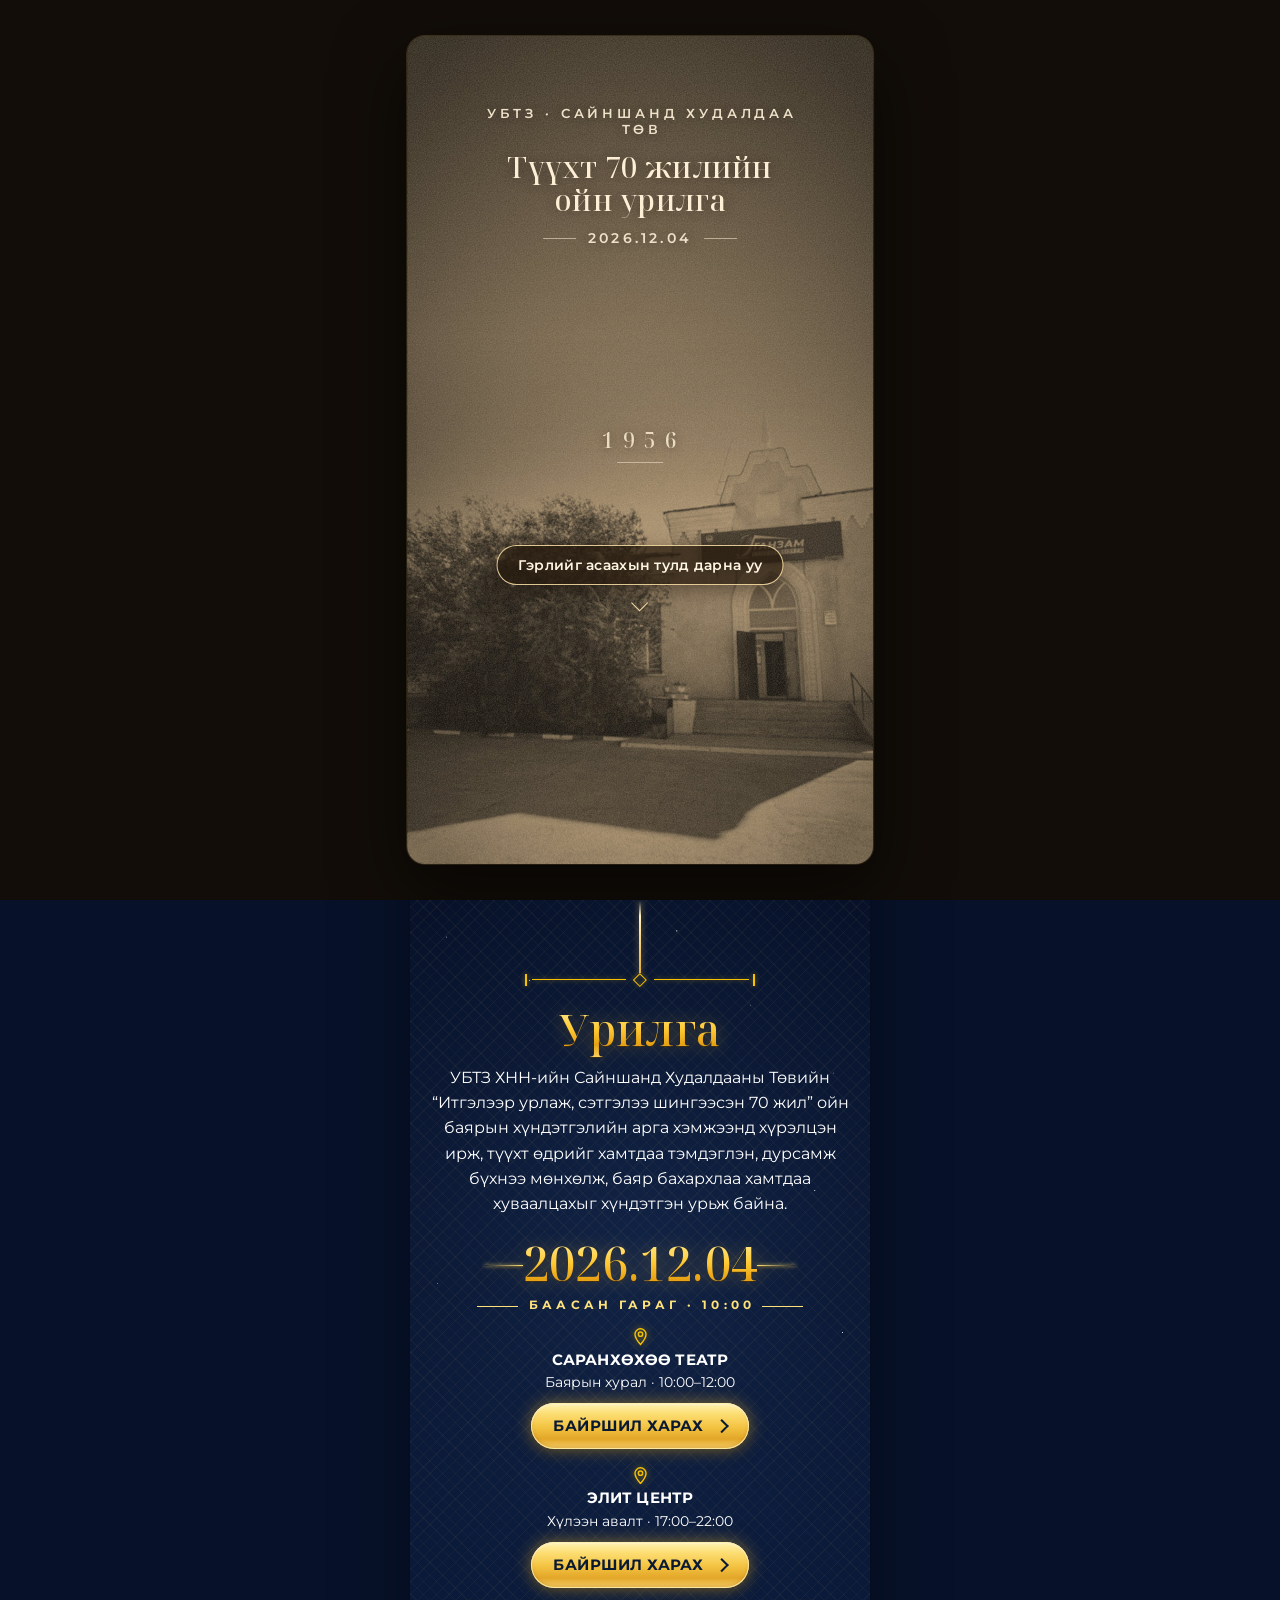
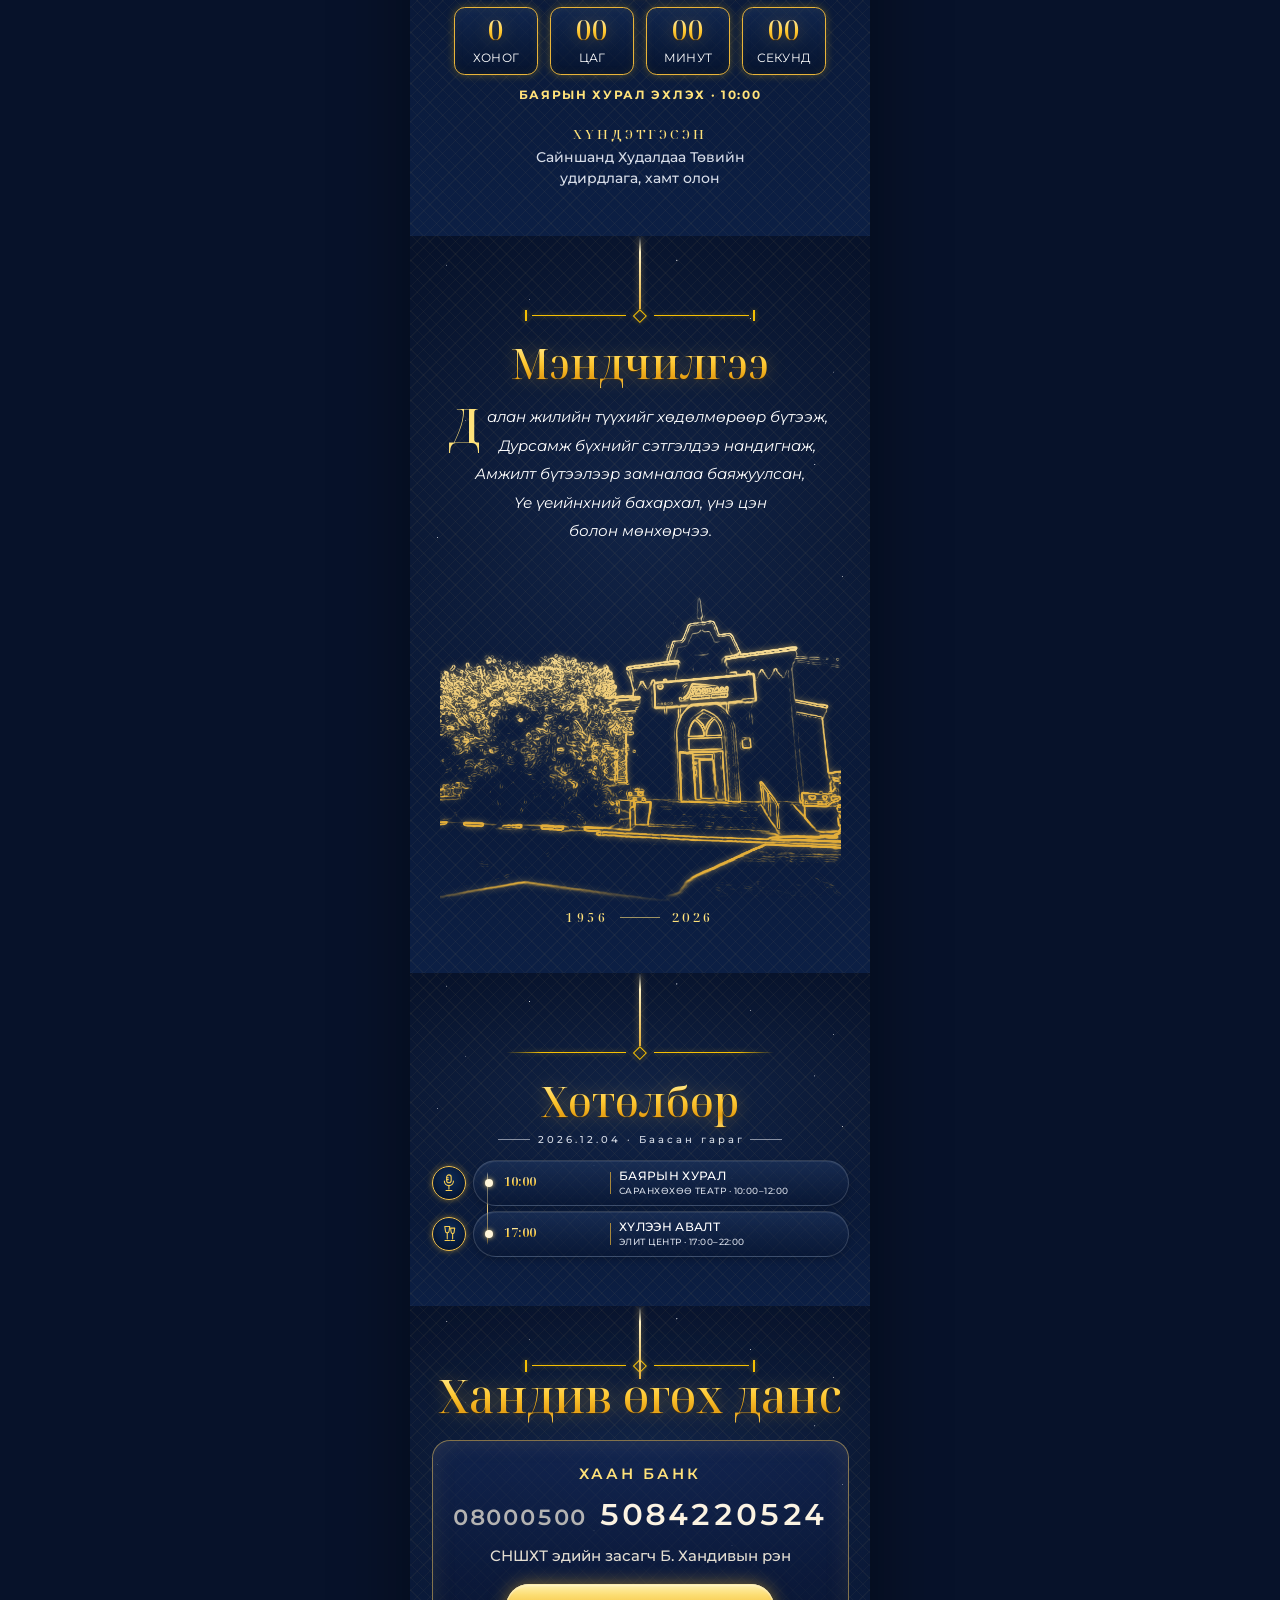
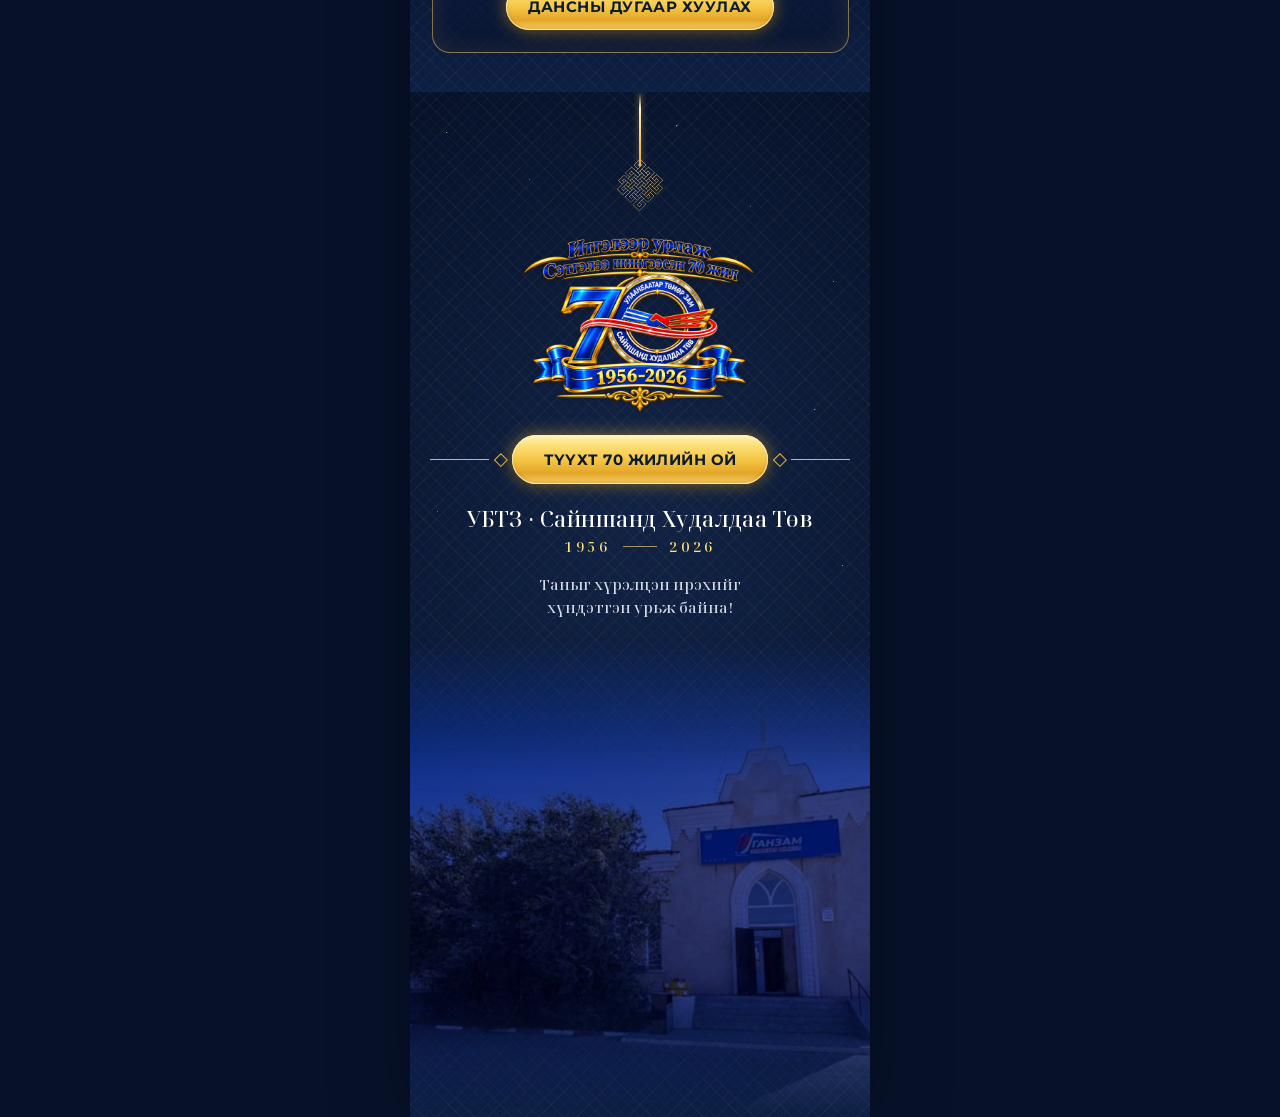
==== commit 9ce1407d: "Хандив өгөх дансны хэсэг нэмэв Co-Authored-By: Claude Opus 5.5 <noreply@anthropic.com>" ====
--- a/zuun-jil/index.html
+++ b/zuun-jil/index.html
@@ -13,25 +13,25 @@
   <meta property="og:image:width" content="1200">
   <meta property="og:image:height" content="630">
 <meta name="twitter:card" content="summary_large_image">
-<link rel="icon" type="image/svg+xml" href="favicon.svg?v=m70v3">
+<link rel="icon" type="image/svg+xml" href="favicon.svg?v=m70v4">
 <link rel="apple-touch-icon" href="favicon.svg">
 <style>html,body{margin:0;background:#07122A}</style>
 <noscript><style>.gate{display:none!important}</style></noscript>
-<link rel="stylesheet" href="styles.css?v=m70v3">
-<link rel="preload" as="image" href="assets/gate/gate-poster.jpg?v=m70v3">
+<link rel="stylesheet" href="styles.css?v=m70v4">
+<link rel="preload" as="image" href="assets/gate/gate-poster.jpg?v=m70v4">
 <link rel="preload" as="image" href="assets/art/hero-night.jpg">
 <link rel="preconnect" href="https://fonts.googleapis.com">
 <link rel="preconnect" href="https://fonts.gstatic.com" crossorigin>
 <link id="google-fonts" media="print" rel="stylesheet"
   href="https://fonts.googleapis.com/css2?family=Montserrat:wght@400;500;600;700;800&family=Noto+Serif+Display:wght@400;500;600&display=swap">
 </head>
-<body data-base="." data-date-iso="2026-12-04T10:00:00+08:00" data-v="m70v3" data-slug="zuun-jil">
+<body data-base="." data-date-iso="2026-12-04T10:00:00+08:00" data-v="m70v4" data-slug="zuun-jil">
 
 <div class="gate gate--film" id="gate" role="dialog" aria-modal="true" tabindex="0" aria-label="Гэрлийг асаах — УБТЗ Сайншанд Худалдаа Төв — түүхт 70 жилийн ой">
   <div class="g-stage" id="g-stage">
     <video class="g-vid" id="g-vid" playsinline muted preload="auto" disablepictureinpicture
-      poster="assets/gate/gate-poster.jpg?v=m70v3" width="720" height="1280">
-      <source src="assets/gate/gate.mp4?v=m70v3" type="video/mp4">
+      poster="assets/gate/gate-poster.jpg?v=m70v4" width="720" height="1280">
+      <source src="assets/gate/gate.mp4?v=m70v4" type="video/mp4">
     </video>
     <span class="g-grain" aria-hidden="true"></span>
     <div class="g-copy">
@@ -168,6 +168,20 @@
       </ol>
     </div>
   </section>
+  <section class="scene sec sec--gift" aria-labelledby="gift-h">
+    <span class="thread" aria-hidden="true"><i></i></span>
+    <span class="stars" aria-hidden="true"></span>
+    <div class="sec-body">
+      <span class="rule rv" aria-hidden="true"><i></i><b></b><i></i></span>
+      <h2 class="h-xl rv" id="gift-h"><span class="gt">Хандив өгөх данс</span></h2>
+      <div class="gift-card rv">
+        <p class="gift-bank">Хаан банк</p>
+        <p class="gift-acc"><span class="gift-pre">08000500</span><span class="gift-num" id="gift-num">5084220524</span></p>
+        <p class="gift-name">СНШХТ эдийн засагч Б.&nbsp;Хандивын рэн</p>
+        <button type="button" class="btn btn--gold gift-copy" id="gift-copy" data-copy="5084220524">Дансны дугаар хуулах</button>
+      </div>
+    </div>
+  </section>
 
   <section class="scene sec sec--close" aria-label="УБТЗ Сайншанд Худалдаа Төв, 1956 — 2026">
     <span class="thread" aria-hidden="true"><i></i></span>
@@ -190,6 +204,18 @@
 
 <audio id="bg-music" preload="auto" loop></audio>
 
-<script src="app.js?v=m70v3"></script>
+<script src="app.js?v=m70v4"></script>
+<script>
+(function () {
+  var b = document.getElementById('gift-copy'); if (!b) return;
+  var label = b.textContent;
+  b.addEventListener('click', function () {
+    var v = b.getAttribute('data-copy');
+    var done = function () { b.textContent = 'Хуулагдлаа ✓'; setTimeout(function () { b.textContent = label; }, 1800); };
+    if (navigator.clipboard && navigator.clipboard.writeText) navigator.clipboard.writeText(v).then(done, fallback); else fallback();
+    function fallback() { var t = document.createElement('textarea'); t.value = v; t.setAttribute('readonly', ''); t.style.position = 'fixed'; t.style.opacity = '0'; document.body.appendChild(t); t.select(); try { document.execCommand('copy'); done(); } catch (e) {} document.body.removeChild(t); }
+  });
+})();
+</script>
 </body>
 </html>
--- a/zuun-jil/styles.css
+++ b/zuun-jil/styles.css
@@ -2408,3 +2408,14 @@
 .odo.is-done { display: inline; height: auto; overflow: visible; }
 /* organisation name: two lines, clear of the day/night switch */
 .cover-org { letter-spacing: .18em; margin-right: -.18em; line-height: 1.45; margin-top: max(36px, calc(env(safe-area-inset-top, 0px) + 40px)); }
+
+/* donation account */
+.sec--gift .sec-body { padding-top: calc(110 * var(--u)); padding-bottom: calc(80 * var(--u)); }
+.gift-card { margin: calc(40 * var(--u)) auto 0; max-width: 460px; padding: 24px 20px 22px; border: 1px solid rgba(232, 192, 96, .55); border-radius: 18px; background: linear-gradient(180deg, rgba(20, 40, 90, .55), rgba(8, 18, 44, .6)); box-shadow: 0 0 24px rgba(232, 192, 96, .12) inset; text-align: center; }
+.gift-bank { margin: 0; color: var(--g2, #E8C060); font: 600 15px/1.2 Montserrat, Arial, sans-serif; letter-spacing: .2em; text-transform: uppercase; }
+.gift-acc { margin: 14px 0 0; display: flex; flex-wrap: wrap; justify-content: center; align-items: baseline; gap: 4px 12px; color: #FBF3E2; font: 600 clamp(22px, 6.4vw, 30px)/1.2 Montserrat, Arial, sans-serif; letter-spacing: .06em; font-variant-numeric: tabular-nums; }
+.gift-pre { opacity: .7; font-size: .72em; }
+.gift-name { margin: 12px 0 18px; color: #FBF3E2; opacity: .9; font: 500 15px/1.4 Montserrat, Arial, sans-serif; }
+.gift-copy { margin: 0 auto; }
+html[data-theme] .gift-card { background: rgba(255, 255, 255, .7); }
+html[data-theme] .gift-acc, html[data-theme] .gift-name { color: var(--text); }
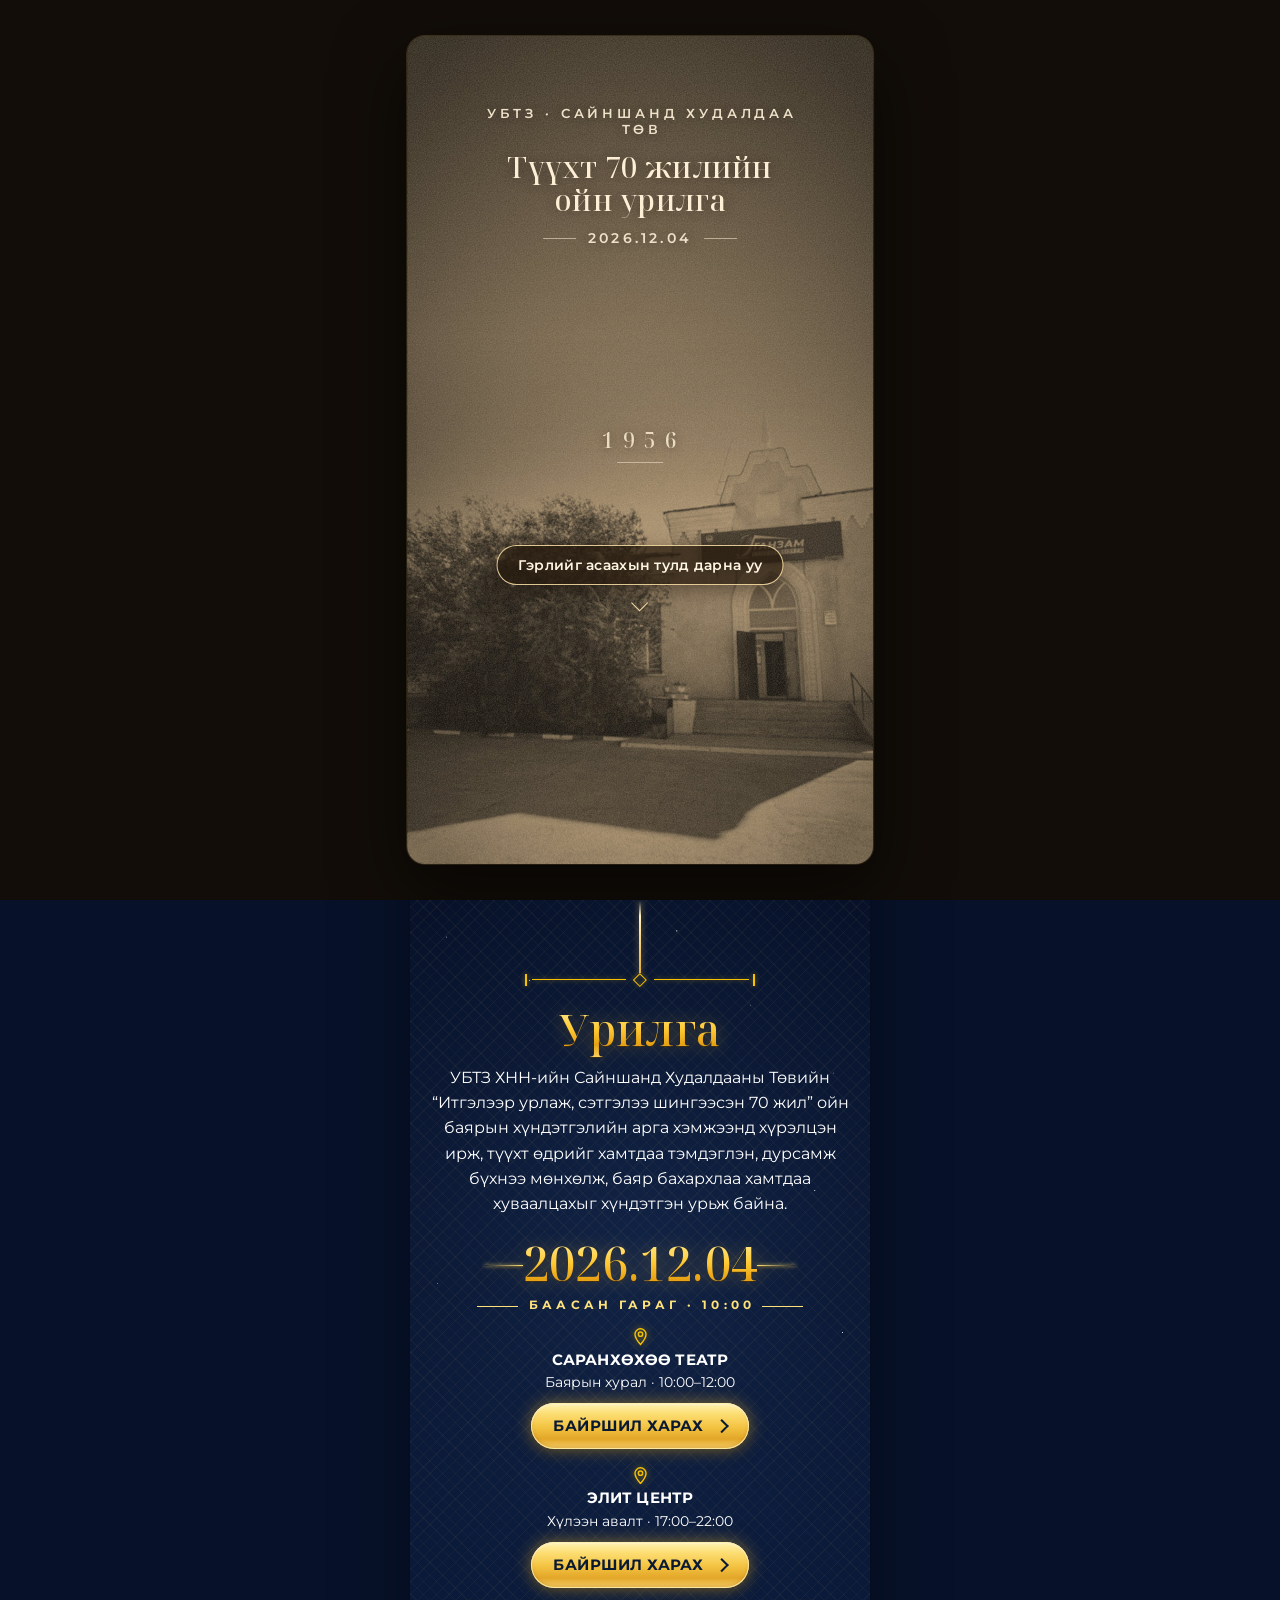
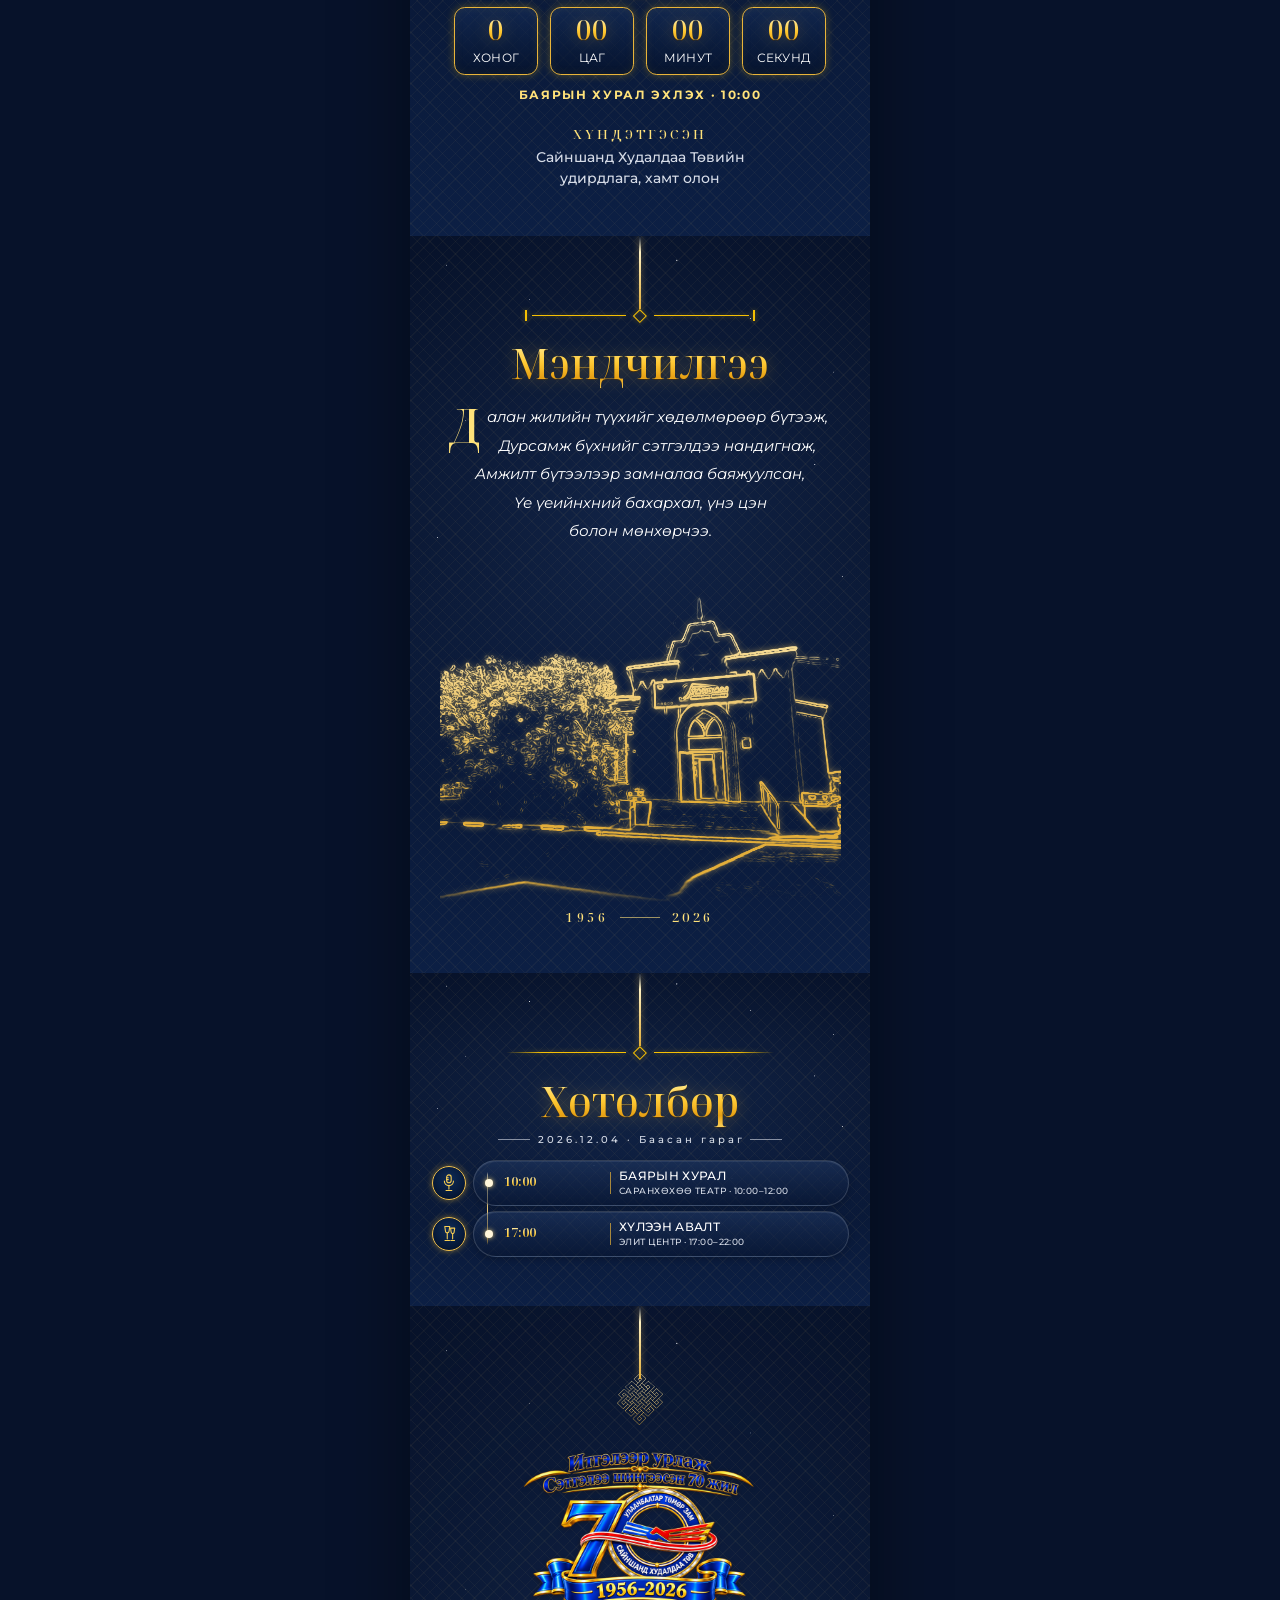
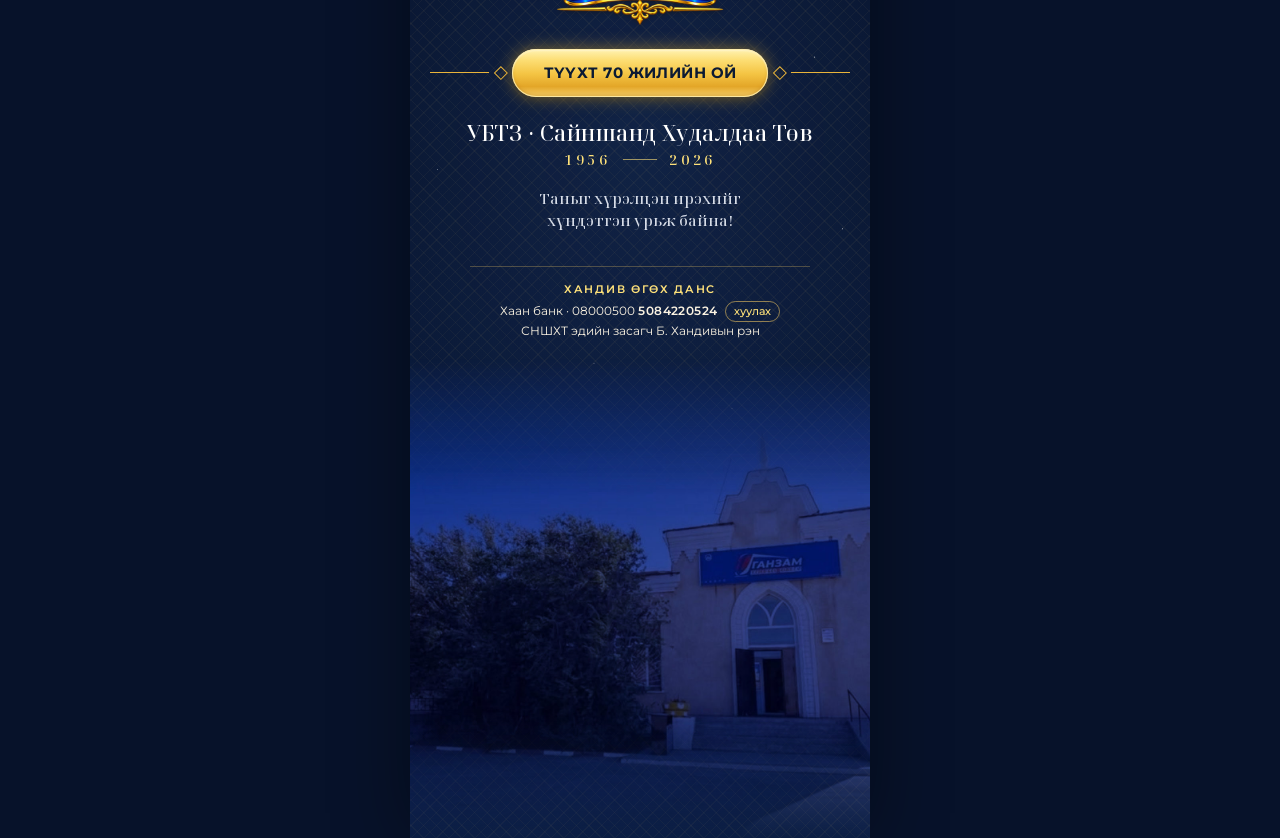
==== commit 27d24473: "Хандивын дансыг хуудасны доод хэсэгт жижгээр байрлуулав Co-Authored-By: Claude Opus 5.5 <noreply@ant" ====
--- a/zuun-jil/index.html
+++ b/zuun-jil/index.html
@@ -13,25 +13,25 @@
   <meta property="og:image:width" content="1200">
   <meta property="og:image:height" content="630">
 <meta name="twitter:card" content="summary_large_image">
-<link rel="icon" type="image/svg+xml" href="favicon.svg?v=m70v4">
+<link rel="icon" type="image/svg+xml" href="favicon.svg?v=m70v5">
 <link rel="apple-touch-icon" href="favicon.svg">
 <style>html,body{margin:0;background:#07122A}</style>
 <noscript><style>.gate{display:none!important}</style></noscript>
-<link rel="stylesheet" href="styles.css?v=m70v4">
-<link rel="preload" as="image" href="assets/gate/gate-poster.jpg?v=m70v4">
+<link rel="stylesheet" href="styles.css?v=m70v5">
+<link rel="preload" as="image" href="assets/gate/gate-poster.jpg?v=m70v5">
 <link rel="preload" as="image" href="assets/art/hero-night.jpg">
 <link rel="preconnect" href="https://fonts.googleapis.com">
 <link rel="preconnect" href="https://fonts.gstatic.com" crossorigin>
 <link id="google-fonts" media="print" rel="stylesheet"
   href="https://fonts.googleapis.com/css2?family=Montserrat:wght@400;500;600;700;800&family=Noto+Serif+Display:wght@400;500;600&display=swap">
 </head>
-<body data-base="." data-date-iso="2026-12-04T10:00:00+08:00" data-v="m70v4" data-slug="zuun-jil">
+<body data-base="." data-date-iso="2026-12-04T10:00:00+08:00" data-v="m70v5" data-slug="zuun-jil">
 
 <div class="gate gate--film" id="gate" role="dialog" aria-modal="true" tabindex="0" aria-label="Гэрлийг асаах — УБТЗ Сайншанд Худалдаа Төв — түүхт 70 жилийн ой">
   <div class="g-stage" id="g-stage">
     <video class="g-vid" id="g-vid" playsinline muted preload="auto" disablepictureinpicture
-      poster="assets/gate/gate-poster.jpg?v=m70v4" width="720" height="1280">
-      <source src="assets/gate/gate.mp4?v=m70v4" type="video/mp4">
+      poster="assets/gate/gate-poster.jpg?v=m70v5" width="720" height="1280">
+      <source src="assets/gate/gate.mp4?v=m70v5" type="video/mp4">
     </video>
     <span class="g-grain" aria-hidden="true"></span>
     <div class="g-copy">
@@ -168,20 +168,6 @@
       </ol>
     </div>
   </section>
-  <section class="scene sec sec--gift" aria-labelledby="gift-h">
-    <span class="thread" aria-hidden="true"><i></i></span>
-    <span class="stars" aria-hidden="true"></span>
-    <div class="sec-body">
-      <span class="rule rv" aria-hidden="true"><i></i><b></b><i></i></span>
-      <h2 class="h-xl rv" id="gift-h"><span class="gt">Хандив өгөх данс</span></h2>
-      <div class="gift-card rv">
-        <p class="gift-bank">Хаан банк</p>
-        <p class="gift-acc"><span class="gift-pre">08000500</span><span class="gift-num" id="gift-num">5084220524</span></p>
-        <p class="gift-name">СНШХТ эдийн засагч Б.&nbsp;Хандивын рэн</p>
-        <button type="button" class="btn btn--gold gift-copy" id="gift-copy" data-copy="5084220524">Дансны дугаар хуулах</button>
-      </div>
-    </div>
-  </section>
 
   <section class="scene sec sec--close" aria-label="УБТЗ Сайншанд Худалдаа Төв, 1956 — 2026">
     <span class="thread" aria-hidden="true"><i></i></span>
@@ -193,6 +179,11 @@
       <p class="orgs-name rv">УБТЗ · Сайншанд Худалдаа Төв</p>
       <p class="close-years rv"><span>1956</span><b aria-hidden="true"></b><span>2026</span></p>
       <p class="close-call rv">Таныг хүрэлцэн ирэхийг хүндэтгэн урьж байна!</p>
+      <div class="gift-mini rv">
+        <p class="gift-mini-t">Хандив өгөх данс</p>
+        <p class="gift-mini-acc">Хаан банк · 08000500 <b>5084220524</b> <button type="button" class="gift-copy" id="gift-copy" data-copy="5084220524">хуулах</button></p>
+        <p class="gift-mini-name">СНШХТ эдийн засагч Б.&nbsp;Хандивын рэн</p>
+      </div>
     </div>
     <div class="band band--close" aria-hidden="true"></div>
   </section>
@@ -204,14 +195,14 @@
 
 <audio id="bg-music" preload="auto" loop></audio>
 
-<script src="app.js?v=m70v4"></script>
+<script src="app.js?v=m70v5"></script>
 <script>
 (function () {
   var b = document.getElementById('gift-copy'); if (!b) return;
   var label = b.textContent;
   b.addEventListener('click', function () {
     var v = b.getAttribute('data-copy');
-    var done = function () { b.textContent = 'Хуулагдлаа ✓'; setTimeout(function () { b.textContent = label; }, 1800); };
+    var done = function () { b.textContent = 'хуулагдлаа ✓'; setTimeout(function () { b.textContent = label; }, 1800); };
     if (navigator.clipboard && navigator.clipboard.writeText) navigator.clipboard.writeText(v).then(done, fallback); else fallback();
     function fallback() { var t = document.createElement('textarea'); t.value = v; t.setAttribute('readonly', ''); t.style.position = 'fixed'; t.style.opacity = '0'; document.body.appendChild(t); t.select(); try { document.execCommand('copy'); done(); } catch (e) {} document.body.removeChild(t); }
   });
--- a/zuun-jil/styles.css
+++ b/zuun-jil/styles.css
@@ -2409,13 +2409,10 @@
 /* organisation name: two lines, clear of the day/night switch */
 .cover-org { letter-spacing: .18em; margin-right: -.18em; line-height: 1.45; margin-top: max(36px, calc(env(safe-area-inset-top, 0px) + 40px)); }
 
-/* donation account */
-.sec--gift .sec-body { padding-top: calc(110 * var(--u)); padding-bottom: calc(80 * var(--u)); }
-.gift-card { margin: calc(40 * var(--u)) auto 0; max-width: 460px; padding: 24px 20px 22px; border: 1px solid rgba(232, 192, 96, .55); border-radius: 18px; background: linear-gradient(180deg, rgba(20, 40, 90, .55), rgba(8, 18, 44, .6)); box-shadow: 0 0 24px rgba(232, 192, 96, .12) inset; text-align: center; }
-.gift-bank { margin: 0; color: var(--g2, #E8C060); font: 600 15px/1.2 Montserrat, Arial, sans-serif; letter-spacing: .2em; text-transform: uppercase; }
-.gift-acc { margin: 14px 0 0; display: flex; flex-wrap: wrap; justify-content: center; align-items: baseline; gap: 4px 12px; color: #FBF3E2; font: 600 clamp(22px, 6.4vw, 30px)/1.2 Montserrat, Arial, sans-serif; letter-spacing: .06em; font-variant-numeric: tabular-nums; }
-.gift-pre { opacity: .7; font-size: .72em; }
-.gift-name { margin: 12px 0 18px; color: #FBF3E2; opacity: .9; font: 500 15px/1.4 Montserrat, Arial, sans-serif; }
-.gift-copy { margin: 0 auto; }
-html[data-theme] .gift-card { background: rgba(255, 255, 255, .7); }
-html[data-theme] .gift-acc, html[data-theme] .gift-name { color: var(--text); }
+/* donation account — small, at the very bottom */
+.gift-mini { margin: 34px auto 0; padding-top: 14px; max-width: 340px; border-top: 1px solid rgba(232, 192, 96, .3); text-align: center; color: #FBF3E2; opacity: .8; font: 400 12px/1.5 Montserrat, Arial, sans-serif; }
+.gift-mini p { margin: 0; }
+.gift-mini-t { color: var(--g2, #E8C060); font-weight: 600; font-size: 11px; letter-spacing: .16em; text-transform: uppercase; margin-bottom: 4px !important; }
+.gift-mini-acc b { font-weight: 600; letter-spacing: .04em; }
+.gift-copy { margin-left: 4px; padding: 1px 8px; border: 1px solid rgba(232, 192, 96, .6); border-radius: 999px; background: transparent; color: var(--g2, #E8C060); font: 500 11px/1.5 Montserrat, Arial, sans-serif; cursor: pointer; }
+html[data-theme] .gift-mini { color: var(--text); }
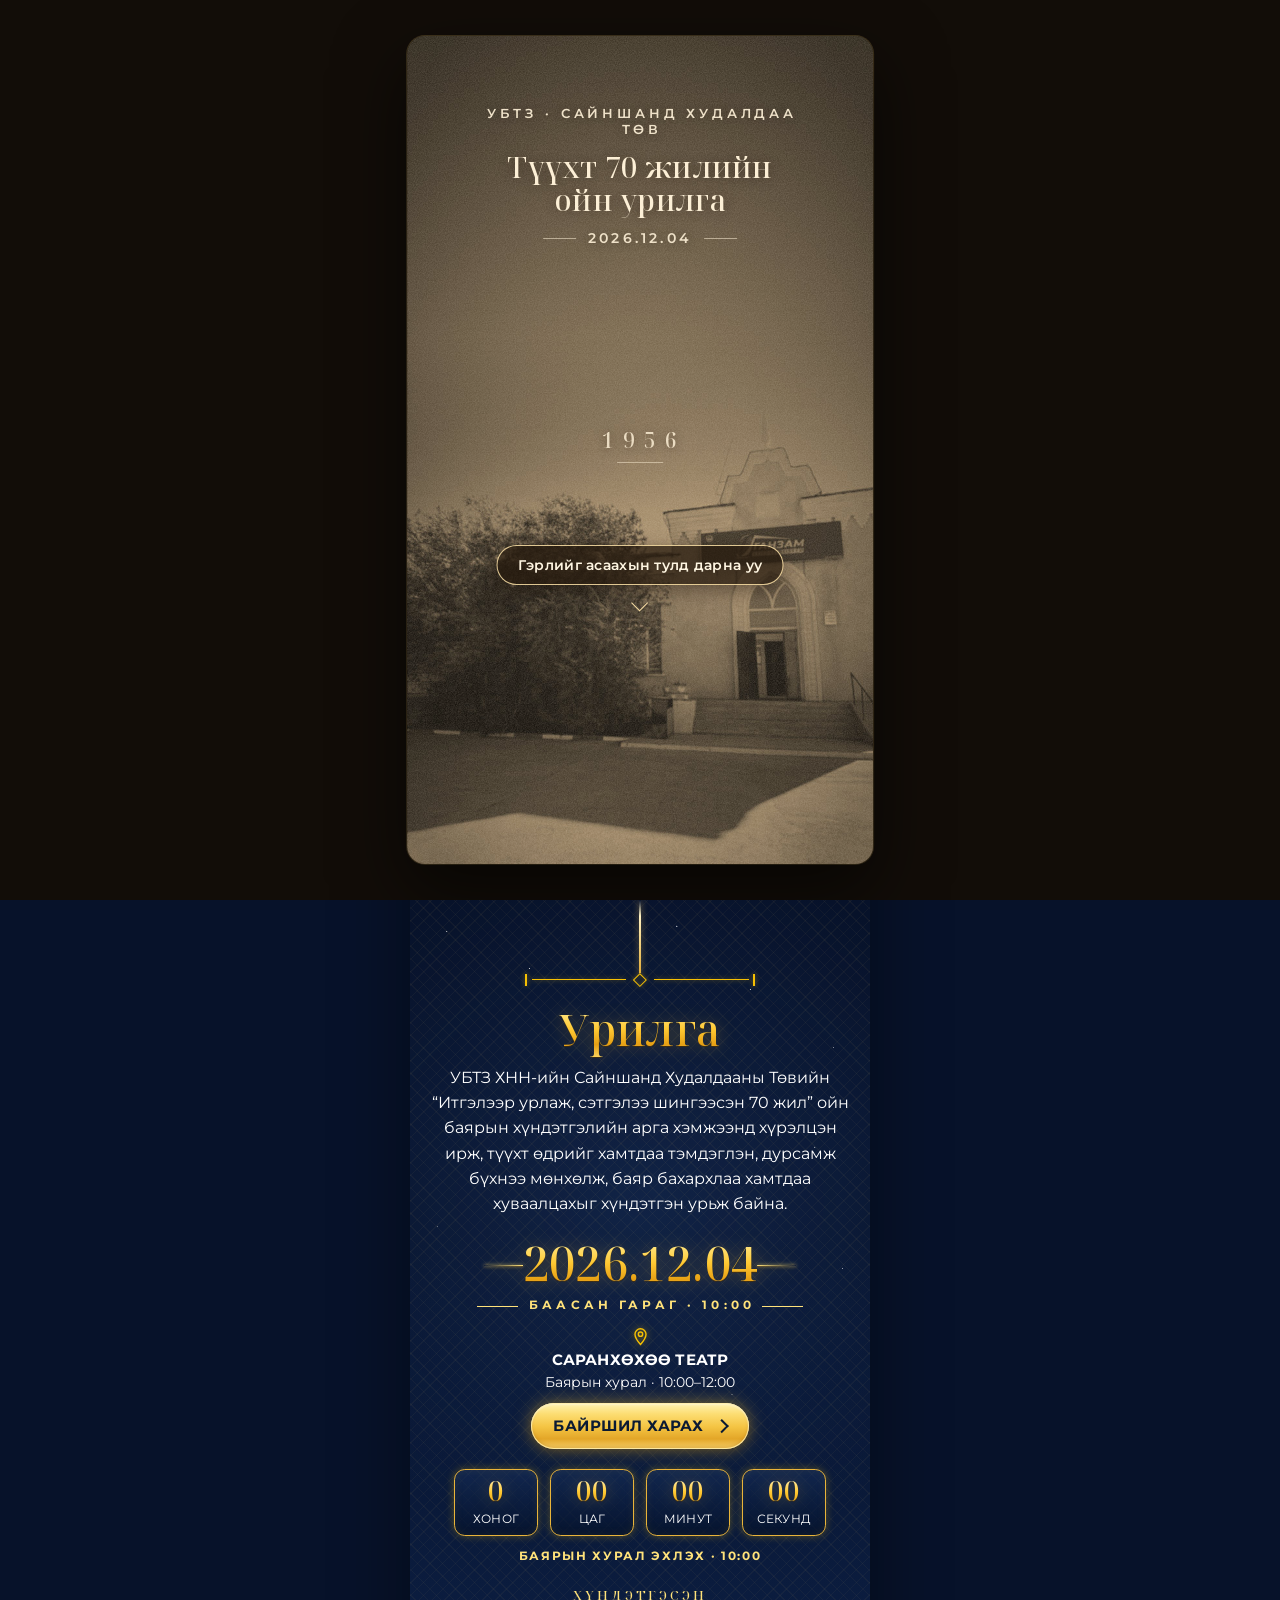
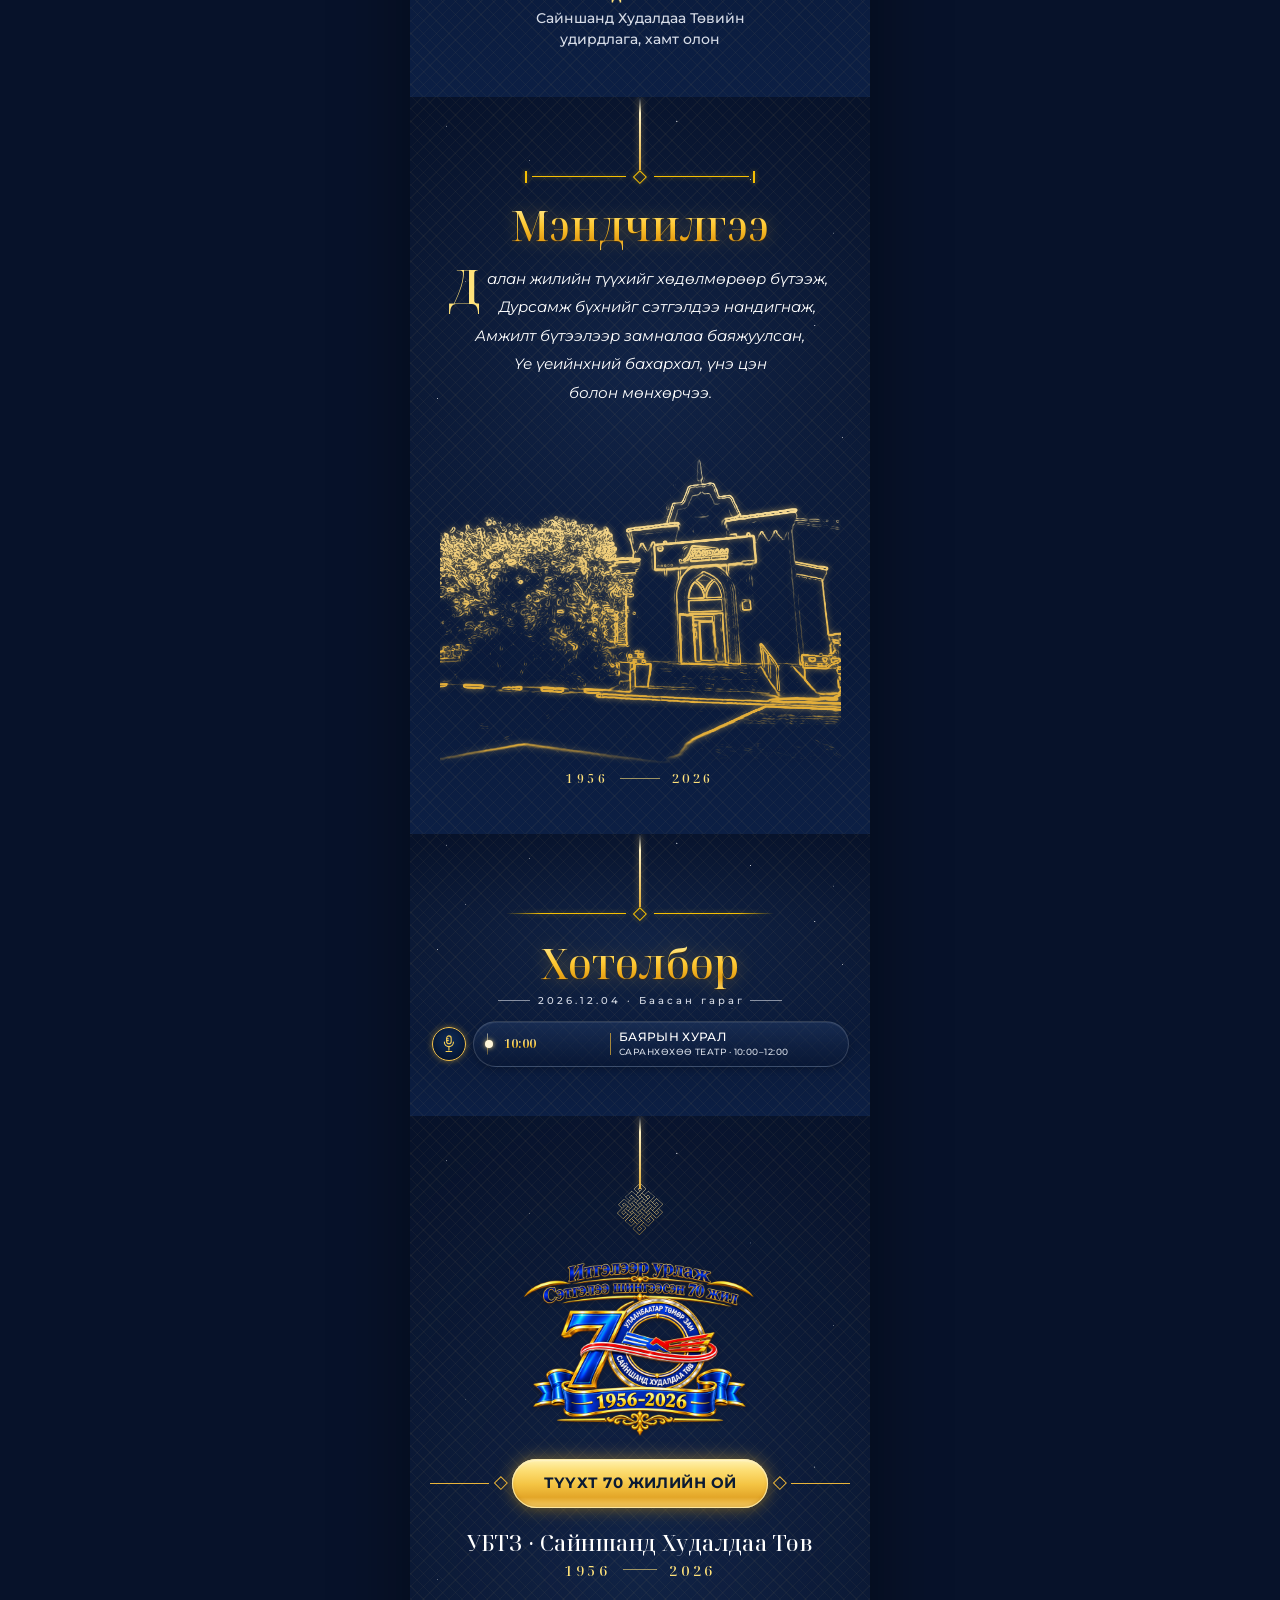
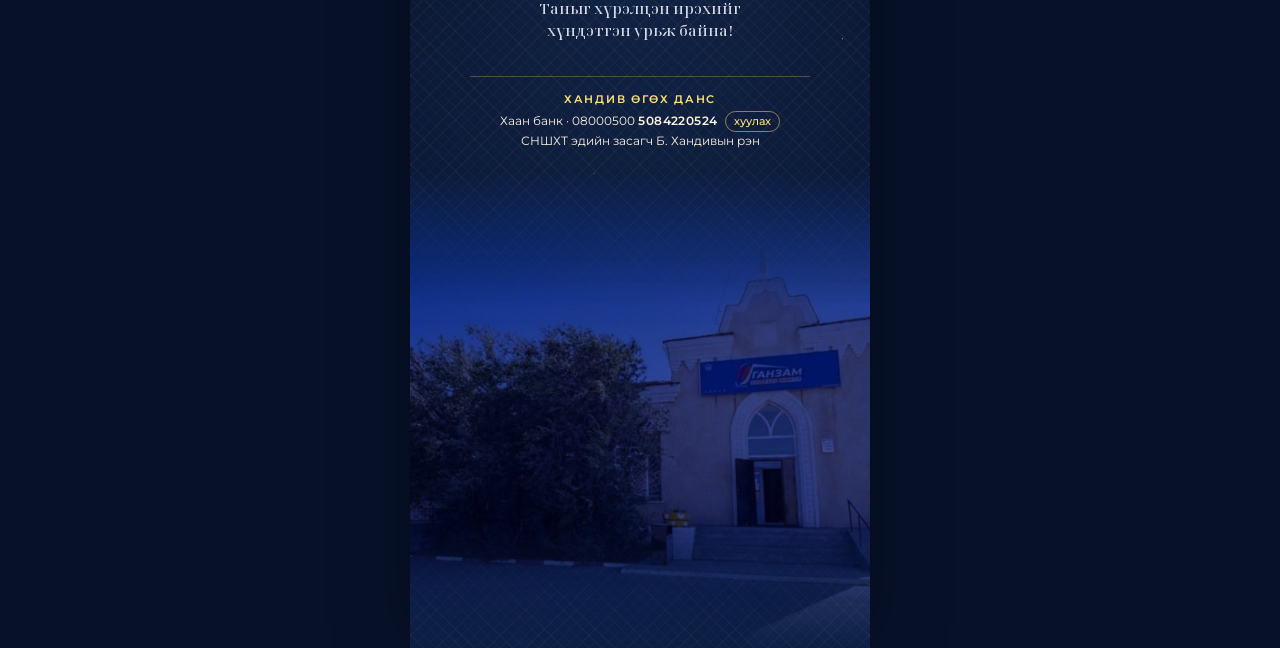
==== commit c505a748: "Элит центрийн мэдээллийг хасав Co-Authored-By: Claude Opus 5.5 <noreply@anthropic.com>" ====
--- a/zuun-jil/index.html
+++ b/zuun-jil/index.html
@@ -5,9 +5,9 @@
 <meta name="viewport" content="width=device-width,initial-scale=1,viewport-fit=cover">
 <meta name="theme-color" content="#07122A">
 <title>УБТЗ Сайншанд Худалдаа Төв — түүхт 70 жилийн ой</title>
-<meta name="description" content="Урилга · 2026.12.04 · Баярын хурал: Саранхөхөө театр 10:00 · Хүлээн авалт: Элит центр 17:00">
+<meta name="description" content="Урилга · 2026.12.04 · Баярын хурал: Саранхөхөө театр 10:00">
 <meta property="og:title" content="УБТЗ Сайншанд Худалдаа Төв — түүхт 70 жилийн ой">
-<meta property="og:description" content="Урилга · 2026.12.04 · Баярын хурал: Саранхөхөө театр 10:00 · Хүлээн авалт: Элит центр 17:00">
+<meta property="og:description" content="Урилга · 2026.12.04 · Баярын хурал: Саранхөхөө театр 10:00">
 <meta property="og:type" content="website">
 <meta property="og:image" content="https://beck0404-ai.github.io/UBTZURILGA/zuun-jil/assets/og.jpg?v=2">
   <meta property="og:image:width" content="1200">
@@ -118,12 +118,6 @@
         <p class="det-sub">Баярын хурал · 10:00–12:00</p>
         <a class="btn btn--gold btn--chev btn--map" href="https://www.google.com/maps/search/?api=1&amp;query=%D0%A1%D0%B0%D1%80%D0%B0%D0%BD%D1%85%D3%A9%D1%85%D3%A9%D3%A9%20%D1%82%D0%B5%D0%B0%D1%82%D1%80%20%D0%A1%D0%B0%D0%B9%D0%BD%D1%88%D0%B0%D0%BD%D0%B4" target="_blank" rel="noopener noreferrer">Байршил харах</a>
       </div>
-      <div class="det rv">
-        <svg class="pin" viewBox="0 0 24 32" aria-hidden="true" focusable="false"><path d="M12 1.5C6.2 1.5 1.8 5.9 1.8 11.6c0 7.4 10.2 18.9 10.2 18.9s10.2-11.5 10.2-18.9C22.2 5.9 17.8 1.5 12 1.5z"/><circle cx="12" cy="11.4" r="4"/></svg>
-        <p class="det-venue">Элит центр</p>
-        <p class="det-sub">Хүлээн авалт · 17:00–22:00</p>
-        <a class="btn btn--gold btn--chev btn--map" href="https://maps.app.goo.gl/hrmuXvTqas2XhRXL7" target="_blank" rel="noopener noreferrer">Байршил харах</a>
-      </div>
 
       <div class="countdown rv" data-target="2026-12-04T10:00:00+08:00" aria-live="off">
         <div class="cd-cell"><span class="cd-num" data-d>—</span><span class="cd-lab">хоног</span></div>
@@ -164,7 +158,6 @@
       <p class="sub-dates rv"><span>2026.12.04 · Баасан гараг</span></p>
       <ol class="prog">
         <li class="rv"><span class="prog-ring" aria-hidden="true"><svg class="prog-ic" viewBox="0 0 48 48" focusable="false" fill="none" stroke="currentColor" stroke-linecap="round" stroke-linejoin="round"><rect x="18.5" y="4.5" width="11" height="19" rx="5.5"/><path d="M18.5 11.5h4M18.5 16h4"/><path d="M13 19.5c0 6.3 4.9 11 11 11s11-4.7 11-11"/><path d="M24 30.5V39M17 42.5h14"/></svg></span><span class="prog-pill"><span class="t">10:00</span><span class="ti">Баярын хурал<small>Саранхөхөө театр · 10:00–12:00</small></span></span></li>
-        <li class="rv"><span class="prog-ring" aria-hidden="true"><svg class="prog-ic" viewBox="0 0 48 48" focusable="false" fill="none" stroke="currentColor" stroke-linecap="round" stroke-linejoin="round"><path d="M14 6h12l-1.6 11a4.4 4.4 0 0 1-8.8 0z"/><path d="M20 21.6V36M14.5 40h11"/><path d="M28 10h10l-1.4 9.6a3.6 3.6 0 0 1-7.2 0z"/><path d="M33 23.2V36M28.5 40h9"/></svg></span><span class="prog-pill"><span class="t">17:00</span><span class="ti">Хүлээн авалт<small>Элит центр · 17:00–22:00</small></span></span></li>
       </ol>
     </div>
   </section>
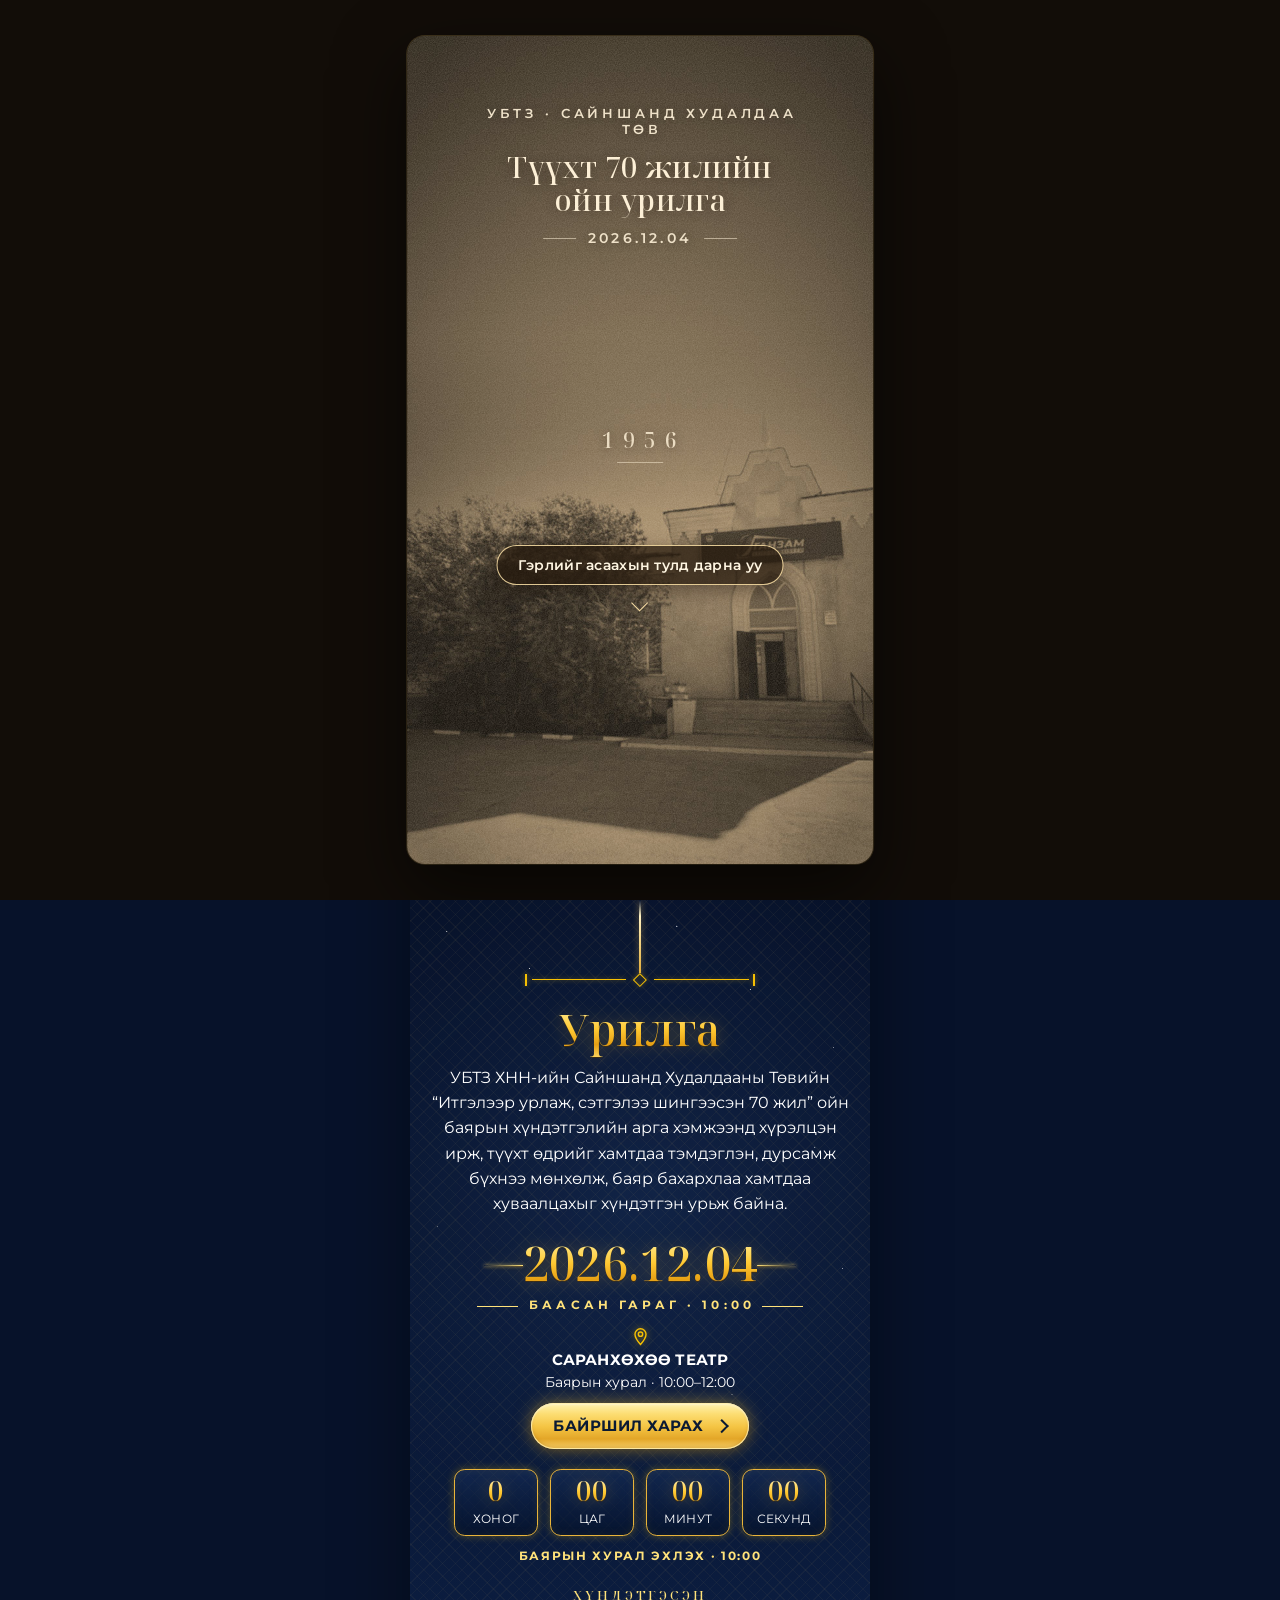
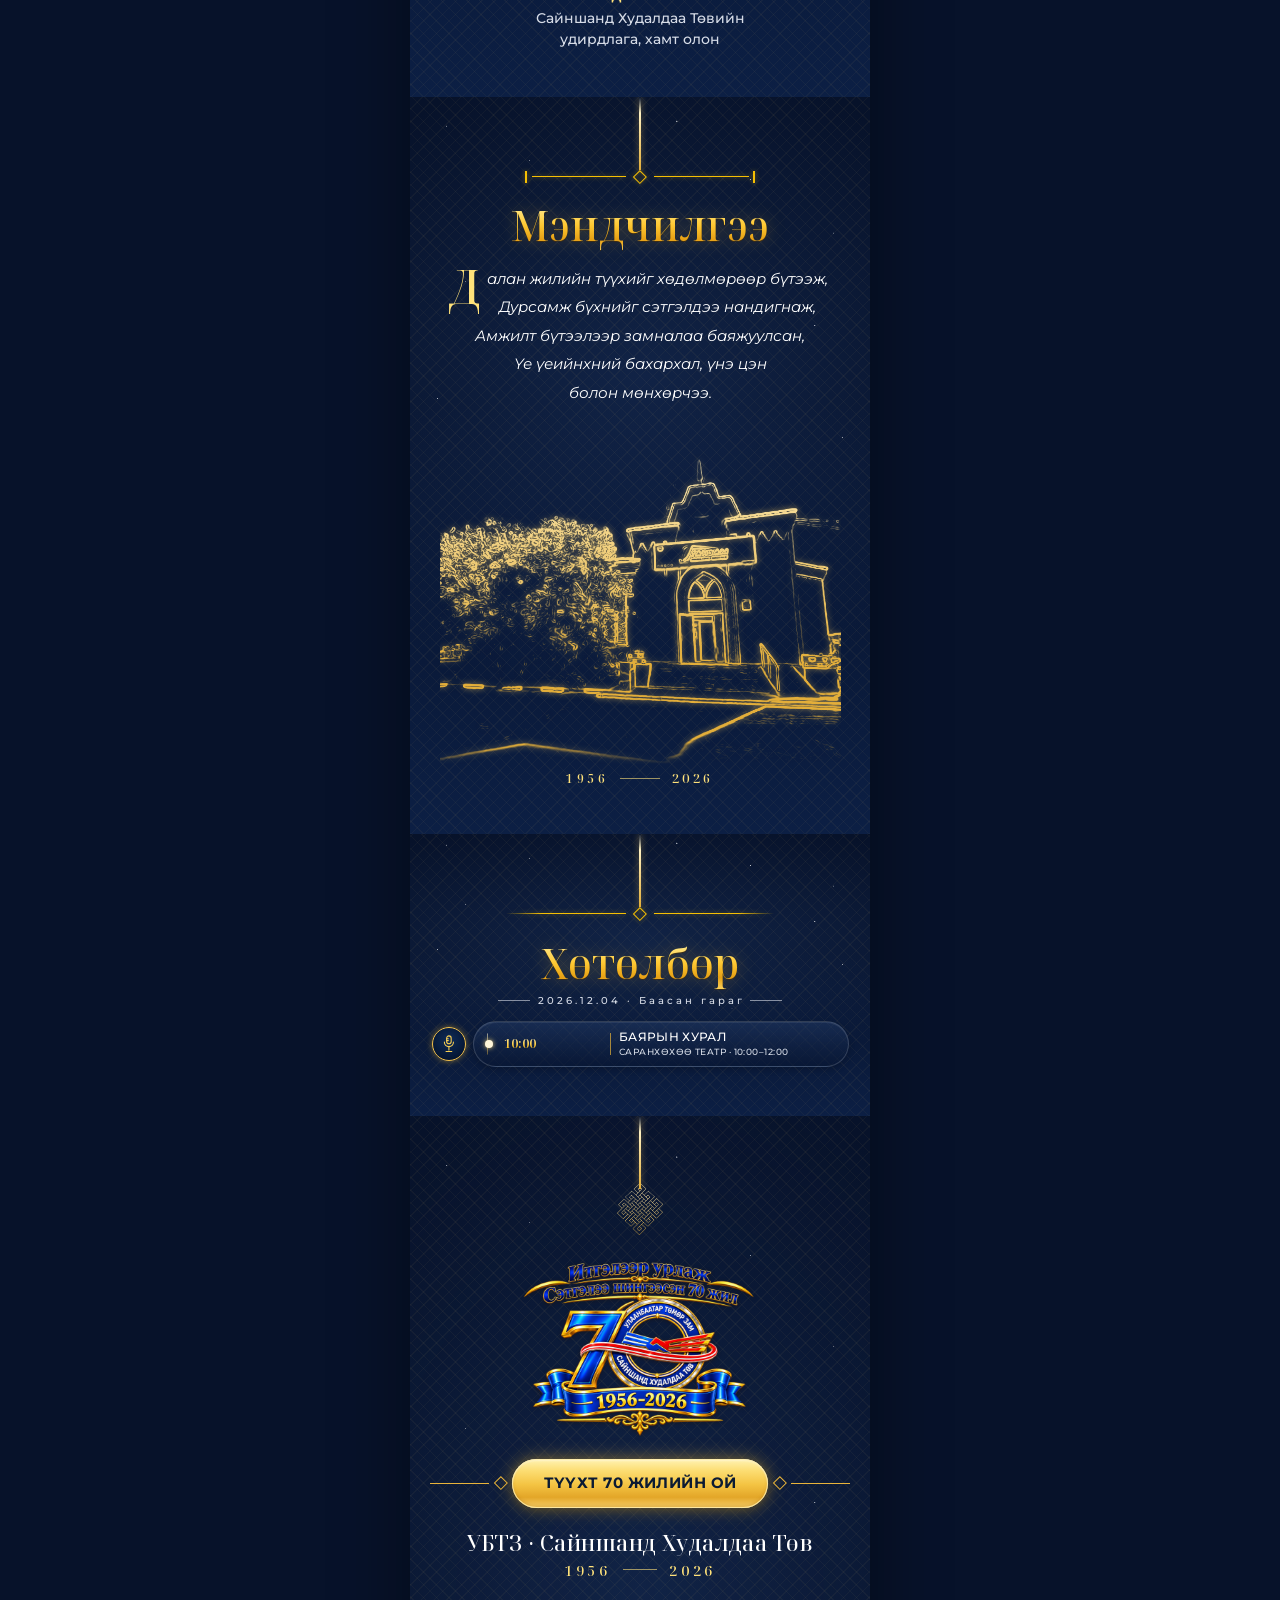
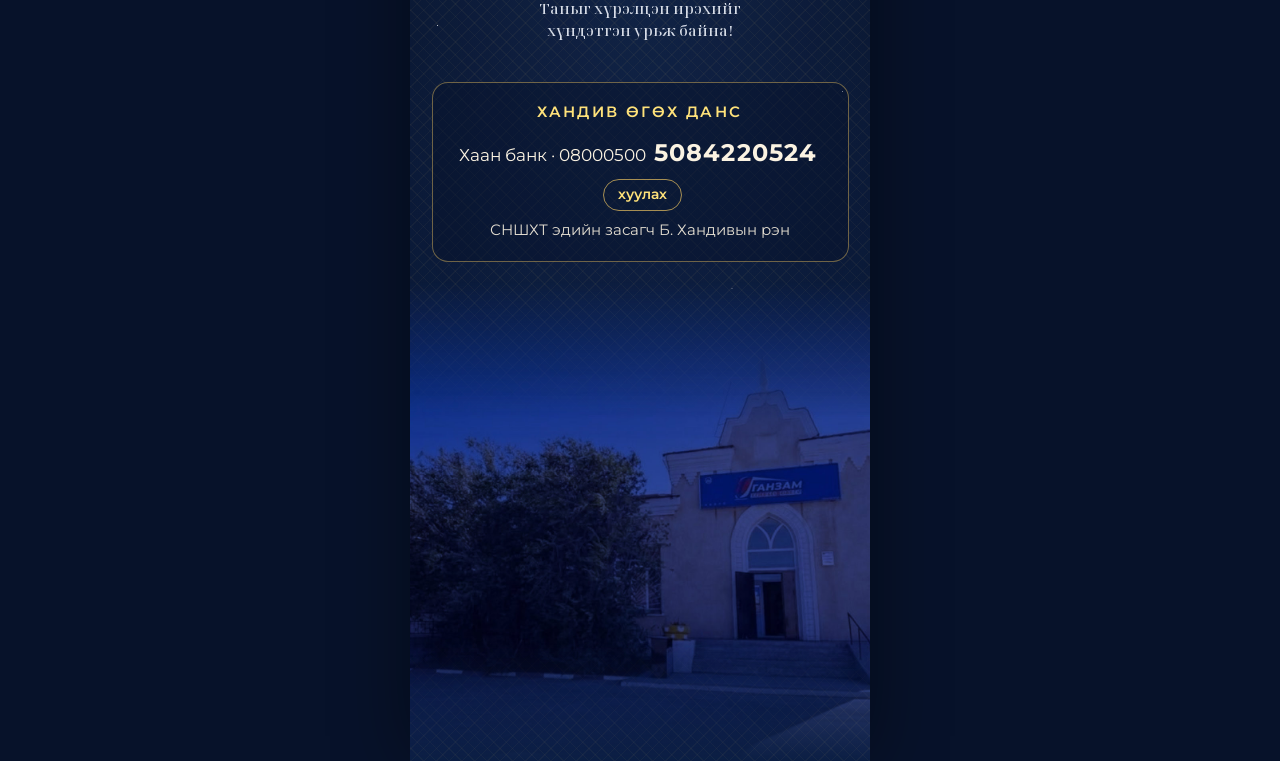
==== commit d6e784cd: "Хандивын дансны хэсгийг томруулав Co-Authored-By: Claude Opus 5.5 <noreply@anthropic.com>" ====
--- a/zuun-jil/index.html
+++ b/zuun-jil/index.html
@@ -13,25 +13,25 @@
   <meta property="og:image:width" content="1200">
   <meta property="og:image:height" content="630">
 <meta name="twitter:card" content="summary_large_image">
-<link rel="icon" type="image/svg+xml" href="favicon.svg?v=m70v5">
+<link rel="icon" type="image/svg+xml" href="favicon.svg?v=m70v6">
 <link rel="apple-touch-icon" href="favicon.svg">
 <style>html,body{margin:0;background:#07122A}</style>
 <noscript><style>.gate{display:none!important}</style></noscript>
-<link rel="stylesheet" href="styles.css?v=m70v5">
-<link rel="preload" as="image" href="assets/gate/gate-poster.jpg?v=m70v5">
+<link rel="stylesheet" href="styles.css?v=m70v6">
+<link rel="preload" as="image" href="assets/gate/gate-poster.jpg?v=m70v6">
 <link rel="preload" as="image" href="assets/art/hero-night.jpg">
 <link rel="preconnect" href="https://fonts.googleapis.com">
 <link rel="preconnect" href="https://fonts.gstatic.com" crossorigin>
 <link id="google-fonts" media="print" rel="stylesheet"
   href="https://fonts.googleapis.com/css2?family=Montserrat:wght@400;500;600;700;800&family=Noto+Serif+Display:wght@400;500;600&display=swap">
 </head>
-<body data-base="." data-date-iso="2026-12-04T10:00:00+08:00" data-v="m70v5" data-slug="zuun-jil">
+<body data-base="." data-date-iso="2026-12-04T10:00:00+08:00" data-v="m70v6" data-slug="zuun-jil">
 
 <div class="gate gate--film" id="gate" role="dialog" aria-modal="true" tabindex="0" aria-label="Гэрлийг асаах — УБТЗ Сайншанд Худалдаа Төв — түүхт 70 жилийн ой">
   <div class="g-stage" id="g-stage">
     <video class="g-vid" id="g-vid" playsinline muted preload="auto" disablepictureinpicture
-      poster="assets/gate/gate-poster.jpg?v=m70v5" width="720" height="1280">
-      <source src="assets/gate/gate.mp4?v=m70v5" type="video/mp4">
+      poster="assets/gate/gate-poster.jpg?v=m70v6" width="720" height="1280">
+      <source src="assets/gate/gate.mp4?v=m70v6" type="video/mp4">
     </video>
     <span class="g-grain" aria-hidden="true"></span>
     <div class="g-copy">
@@ -188,7 +188,7 @@
 
 <audio id="bg-music" preload="auto" loop></audio>
 
-<script src="app.js?v=m70v5"></script>
+<script src="app.js?v=m70v6"></script>
 <script>
 (function () {
   var b = document.getElementById('gift-copy'); if (!b) return;
--- a/zuun-jil/styles.css
+++ b/zuun-jil/styles.css
@@ -2409,10 +2409,12 @@
 /* organisation name: two lines, clear of the day/night switch */
 .cover-org { letter-spacing: .18em; margin-right: -.18em; line-height: 1.45; margin-top: max(36px, calc(env(safe-area-inset-top, 0px) + 40px)); }
 
-/* donation account — small, at the very bottom */
-.gift-mini { margin: 34px auto 0; padding-top: 14px; max-width: 340px; border-top: 1px solid rgba(232, 192, 96, .3); text-align: center; color: #FBF3E2; opacity: .8; font: 400 12px/1.5 Montserrat, Arial, sans-serif; }
+/* donation account — at the very bottom */
+.gift-mini { margin: 40px auto 0; padding: 18px 16px 20px; max-width: 420px; border: 1px solid rgba(232, 192, 96, .45); border-radius: 16px; background: rgba(8, 18, 44, .45); text-align: center; color: #FBF3E2; font: 400 16px/1.5 Montserrat, Arial, sans-serif; }
 .gift-mini p { margin: 0; }
-.gift-mini-t { color: var(--g2, #E8C060); font-weight: 600; font-size: 11px; letter-spacing: .16em; text-transform: uppercase; margin-bottom: 4px !important; }
-.gift-mini-acc b { font-weight: 600; letter-spacing: .04em; }
-.gift-copy { margin-left: 4px; padding: 1px 8px; border: 1px solid rgba(232, 192, 96, .6); border-radius: 999px; background: transparent; color: var(--g2, #E8C060); font: 500 11px/1.5 Montserrat, Arial, sans-serif; cursor: pointer; }
-html[data-theme] .gift-mini { color: var(--text); }
+.gift-mini-t { color: var(--g2, #E8C060); font-weight: 600; font-size: 15px; letter-spacing: .16em; text-transform: uppercase; margin-bottom: 10px !important; }
+.gift-mini-acc { font-size: 17px; }
+.gift-mini-acc b { display: inline-block; font-size: 24px; font-weight: 700; letter-spacing: .05em; margin: 2px 4px; }
+.gift-mini-name { margin-top: 8px !important; font-size: 15px; opacity: .9; }
+.gift-copy { display: inline-block; margin: 6px 0 0 4px; padding: 5px 14px; border: 1px solid rgba(232, 192, 96, .7); border-radius: 999px; background: transparent; color: var(--g2, #E8C060); font: 600 14px/1.4 Montserrat, Arial, sans-serif; cursor: pointer; }
+html[data-theme] .gift-mini { color: var(--text); background: rgba(255, 255, 255, .6); }
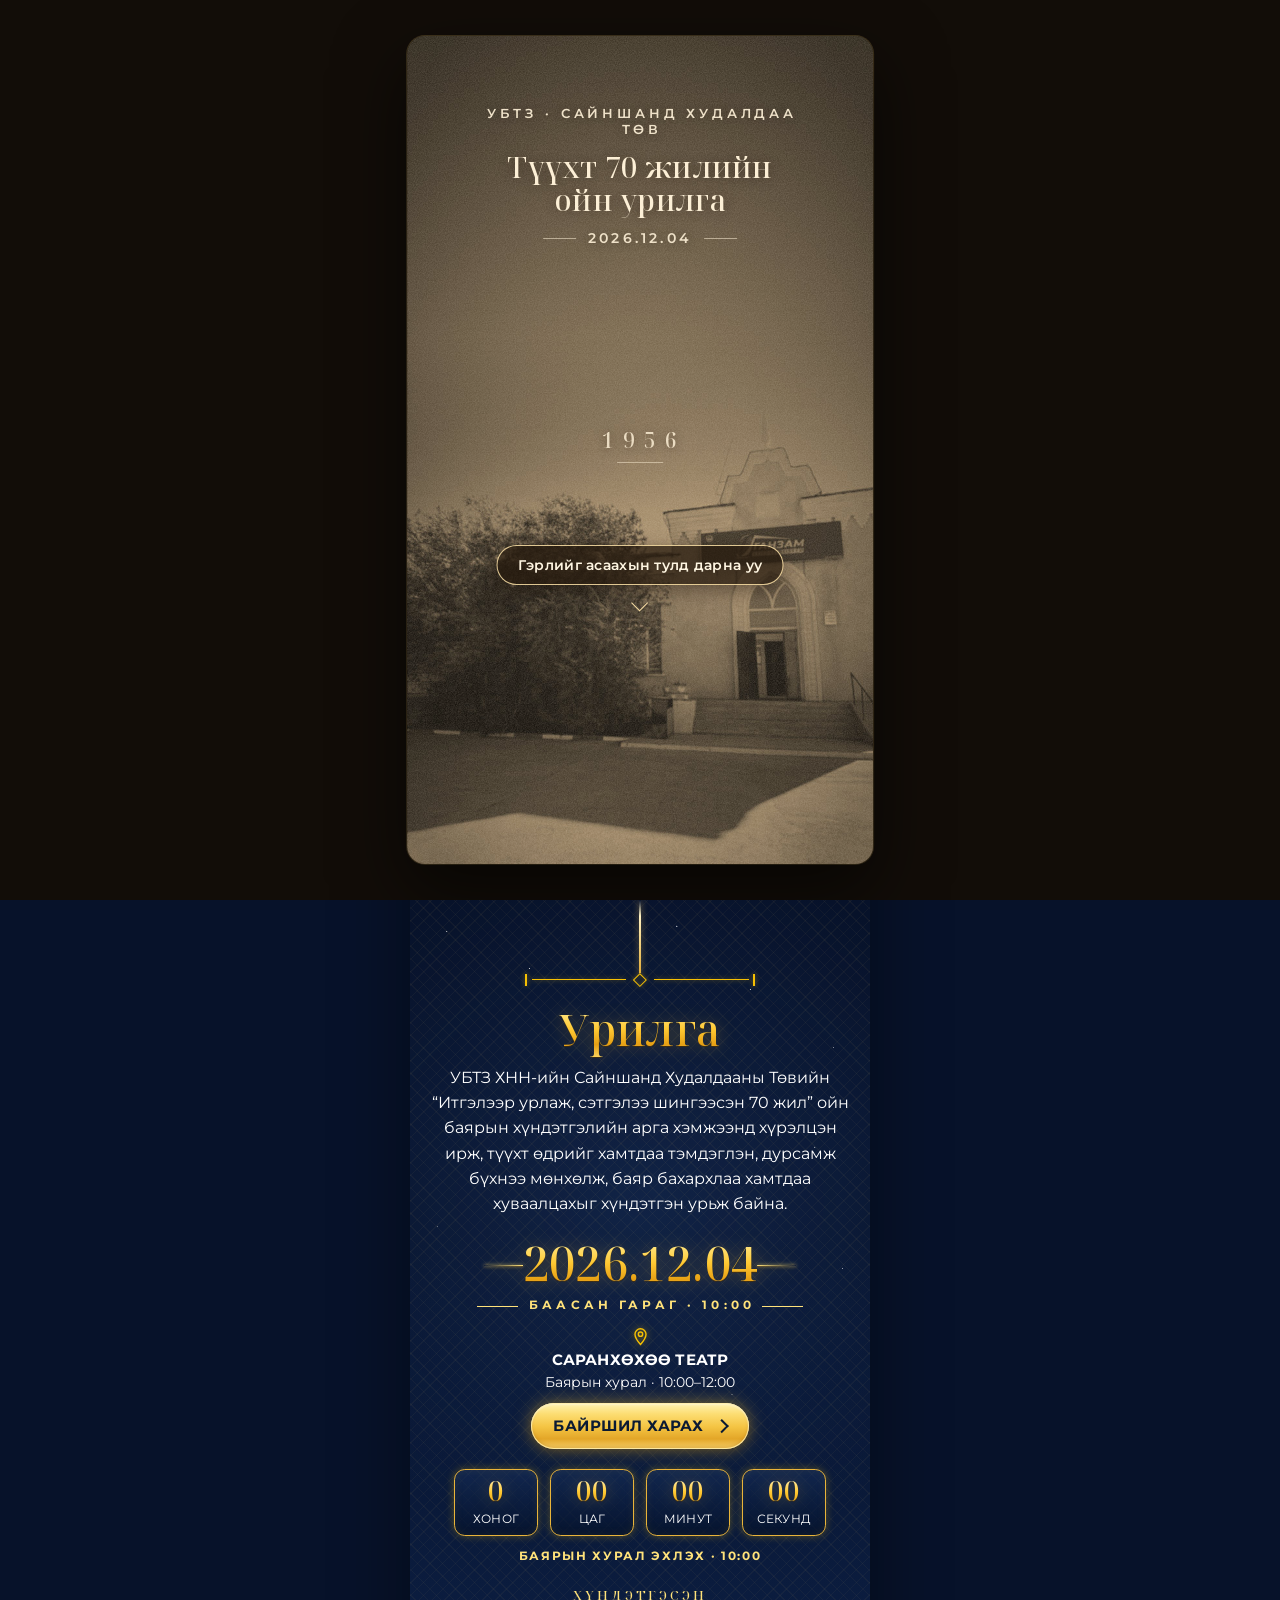
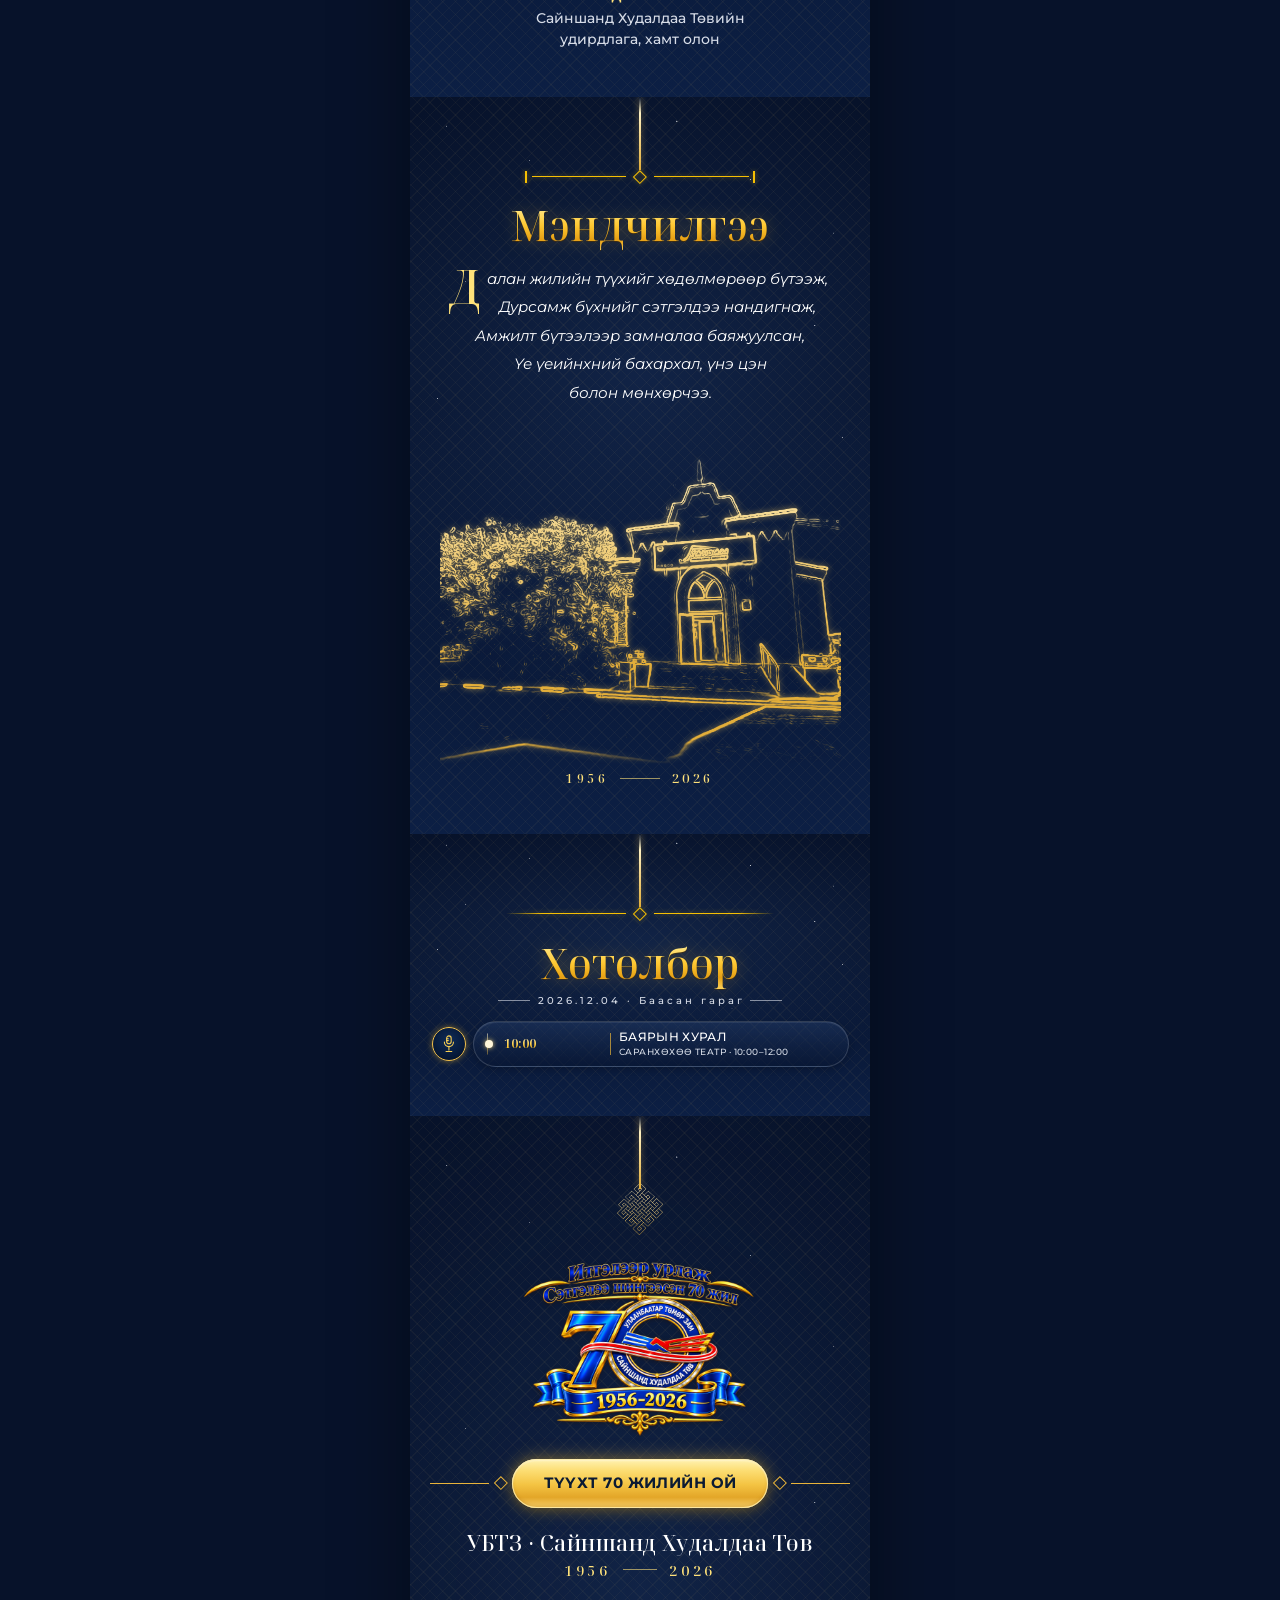
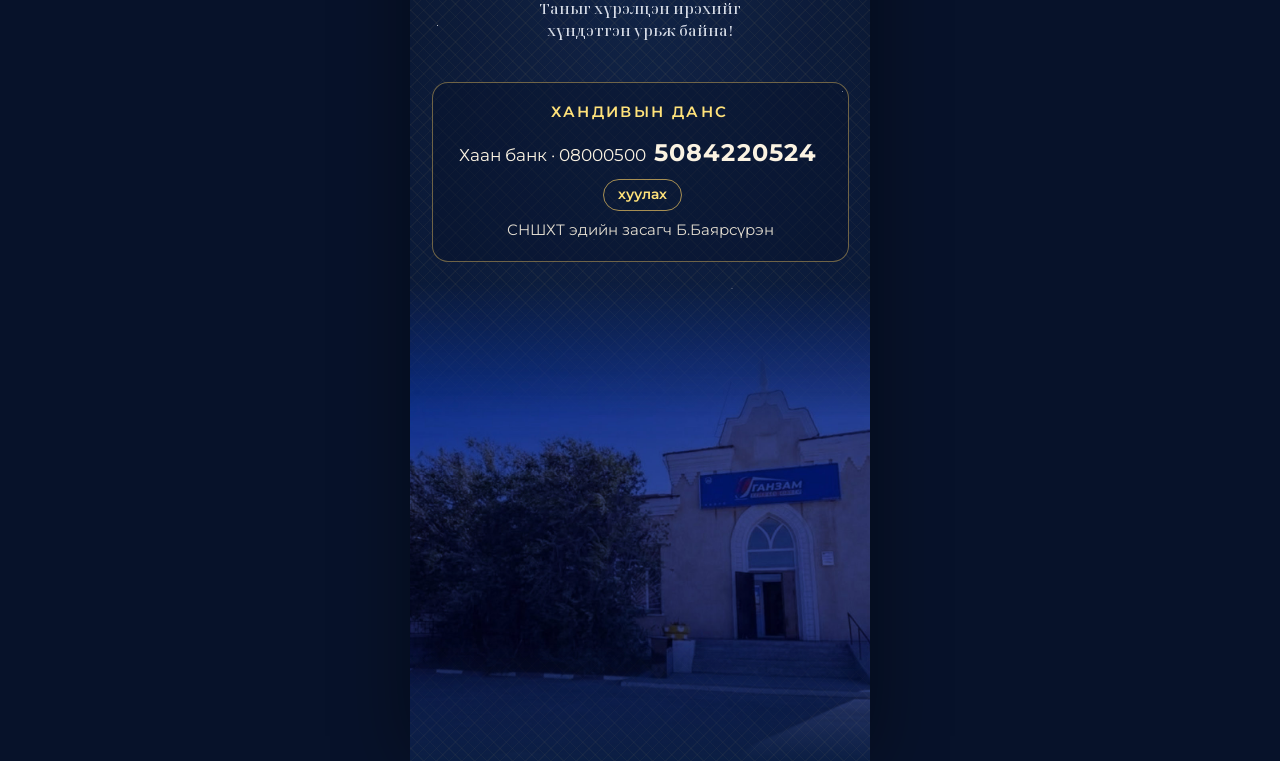
==== commit 8a1c7001: "Хандивын дансны эзэмшигчийн нэрийг засав Co-Authored-By: Claude Opus 5.5 <noreply@anthropic.com>" ====
--- a/zuun-jil/index.html
+++ b/zuun-jil/index.html
@@ -173,9 +173,9 @@
       <p class="close-years rv"><span>1956</span><b aria-hidden="true"></b><span>2026</span></p>
       <p class="close-call rv">Таныг хүрэлцэн ирэхийг хүндэтгэн урьж байна!</p>
       <div class="gift-mini rv">
-        <p class="gift-mini-t">Хандив өгөх данс</p>
+        <p class="gift-mini-t">Хандивын данс</p>
         <p class="gift-mini-acc">Хаан банк · 08000500 <b>5084220524</b> <button type="button" class="gift-copy" id="gift-copy" data-copy="5084220524">хуулах</button></p>
-        <p class="gift-mini-name">СНШХТ эдийн засагч Б.&nbsp;Хандивын рэн</p>
+        <p class="gift-mini-name">СНШХТ эдийн засагч Б.Баярсүрэн</p>
       </div>
     </div>
     <div class="band band--close" aria-hidden="true"></div>
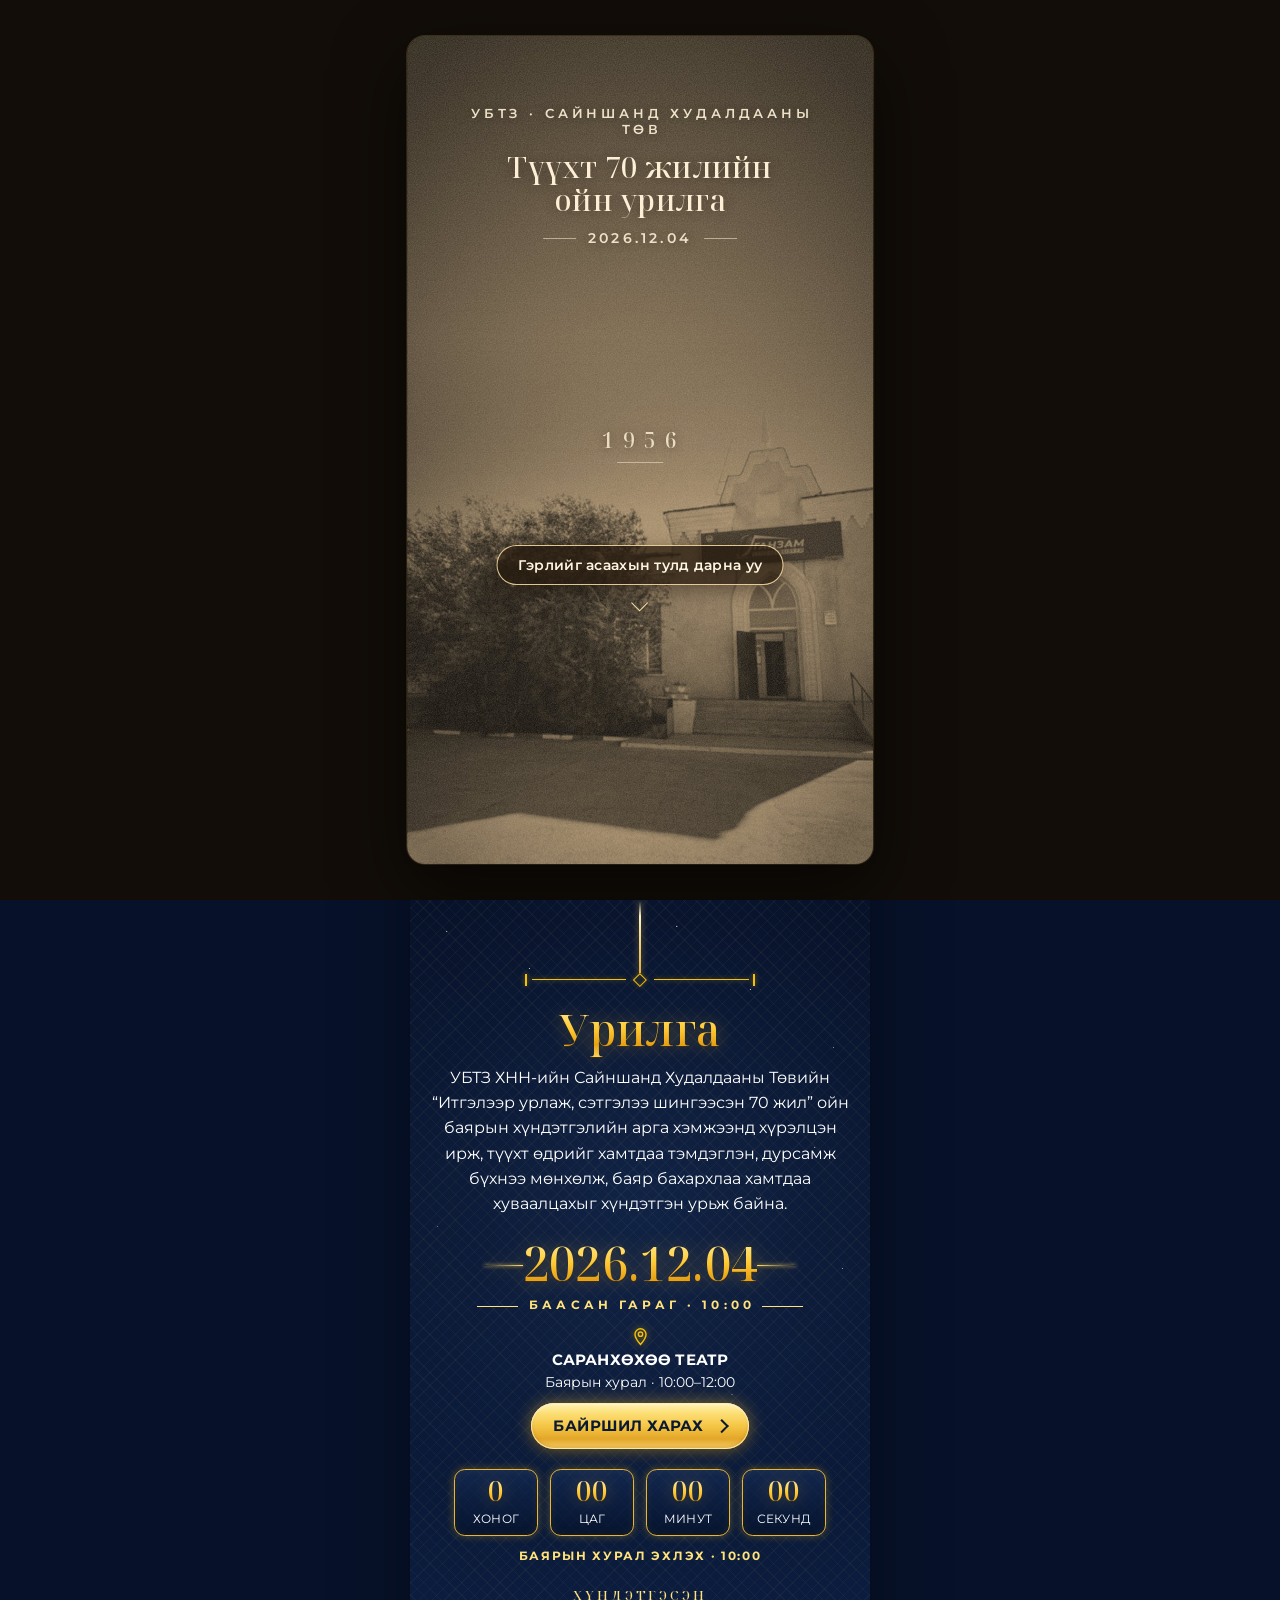
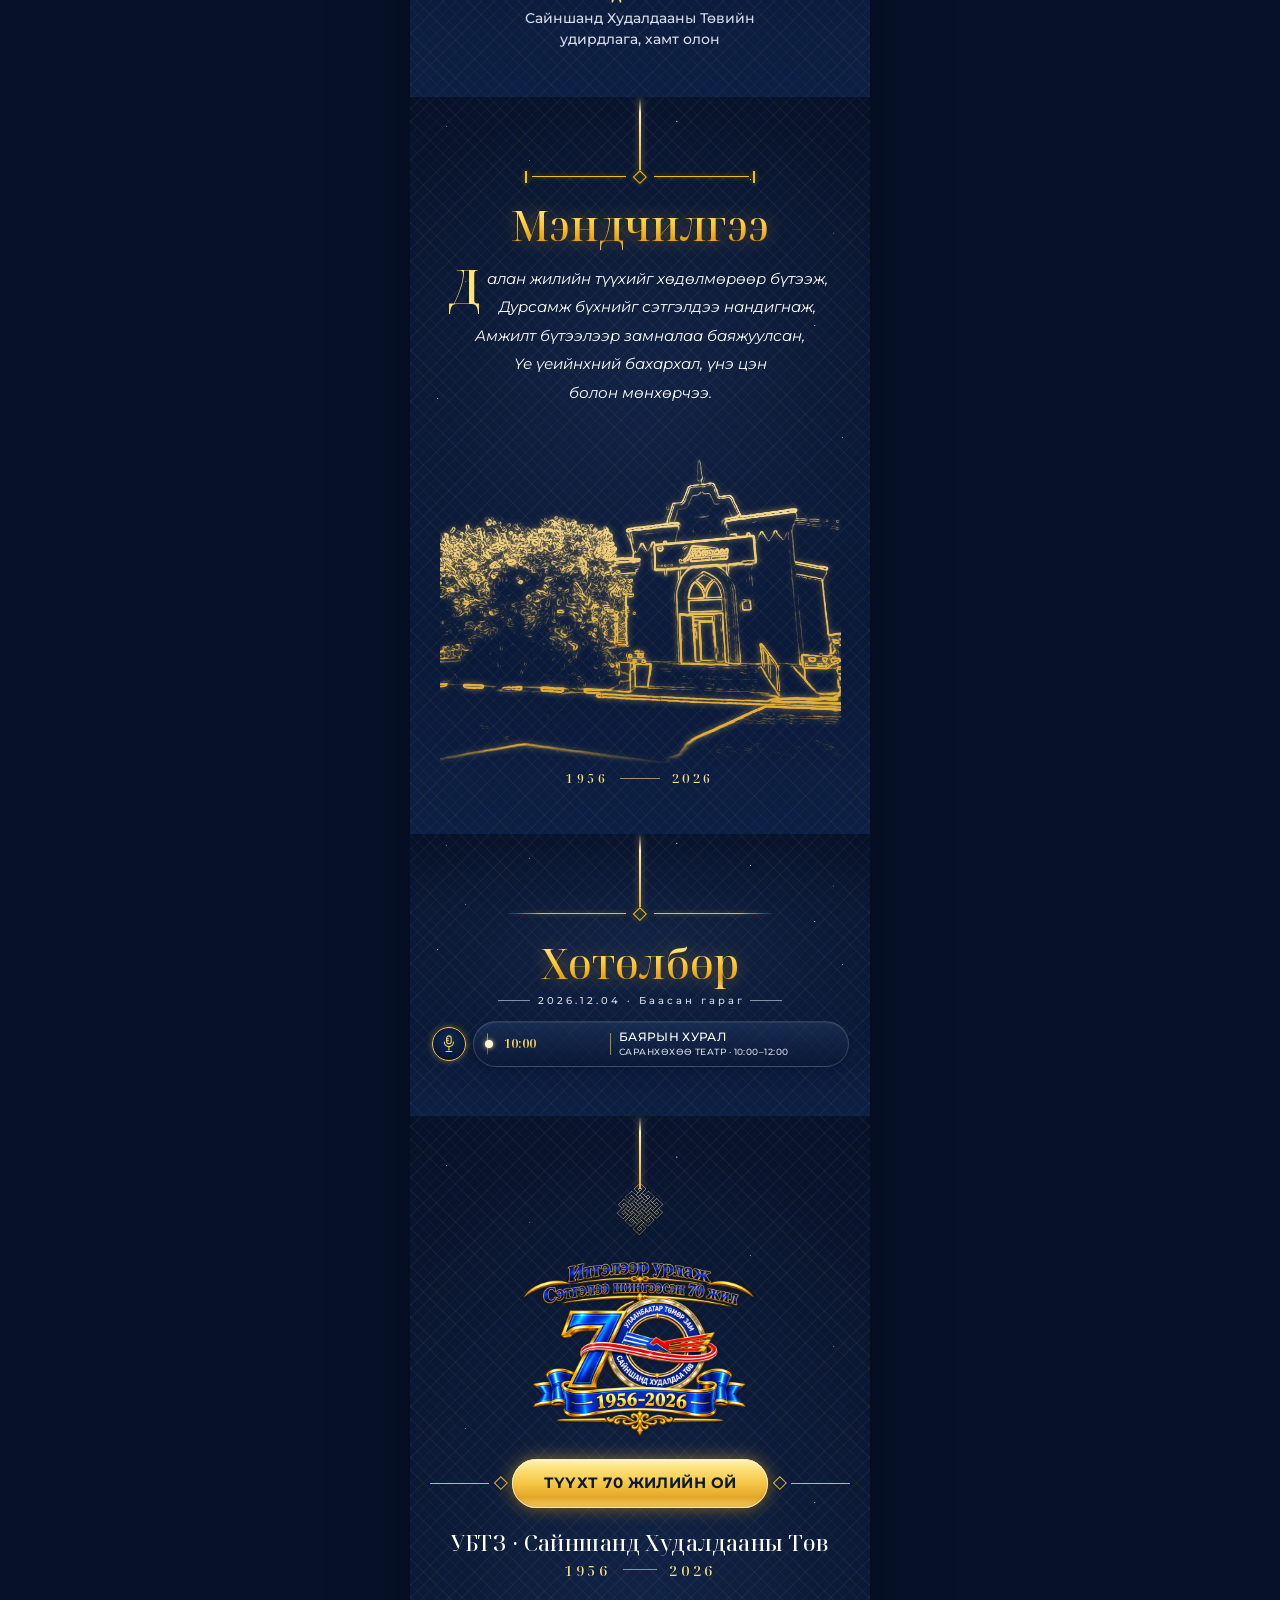
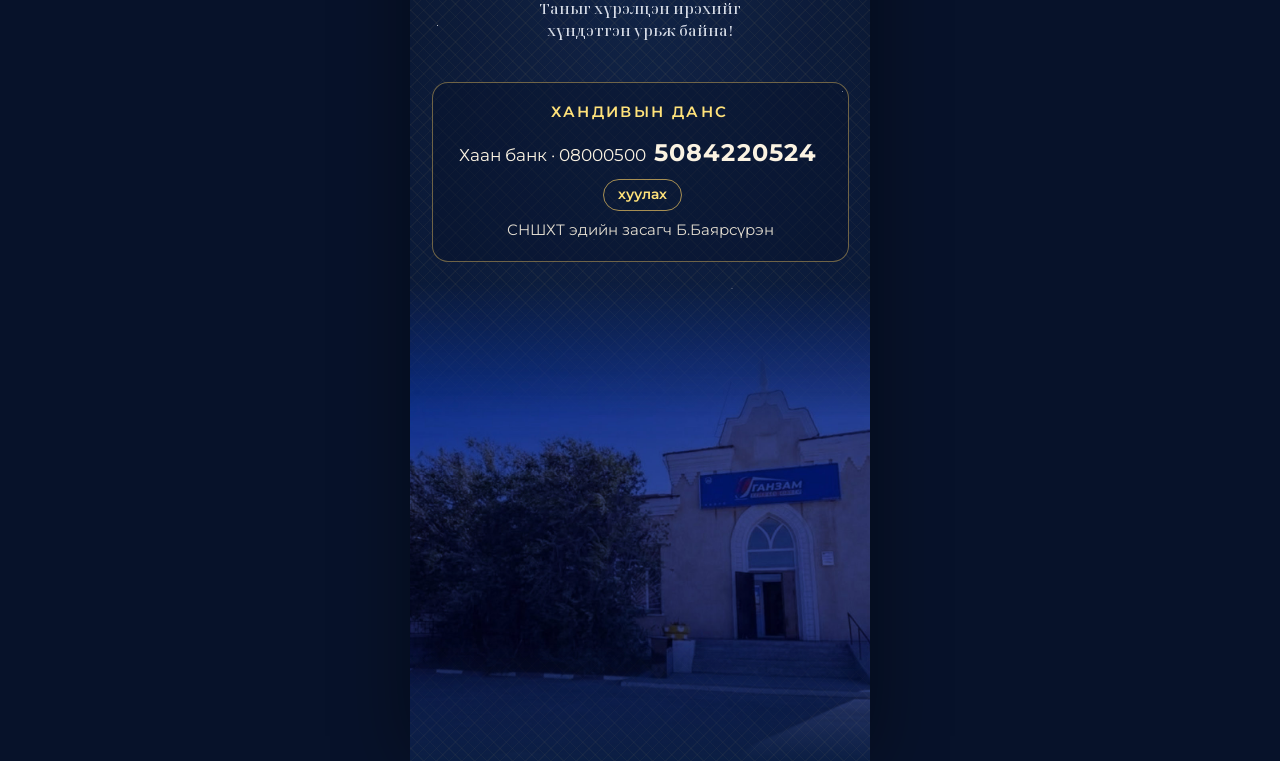
==== commit 7281a377: "Байгууллагын нэрийг "Сайншанд Худалдааны Төв" болгож засав Co-Authored-By: Claude Opus 5.5 <noreply@" ====
--- a/zuun-jil/index.html
+++ b/zuun-jil/index.html
@@ -4,9 +4,9 @@
 <meta charset="utf-8">
 <meta name="viewport" content="width=device-width,initial-scale=1,viewport-fit=cover">
 <meta name="theme-color" content="#07122A">
-<title>УБТЗ Сайншанд Худалдаа Төв — түүхт 70 жилийн ой</title>
+<title>УБТЗ Сайншанд Худалдааны Төв — түүхт 70 жилийн ой</title>
 <meta name="description" content="Урилга · 2026.12.04 · Баярын хурал: Саранхөхөө театр 10:00">
-<meta property="og:title" content="УБТЗ Сайншанд Худалдаа Төв — түүхт 70 жилийн ой">
+<meta property="og:title" content="УБТЗ Сайншанд Худалдааны Төв — түүхт 70 жилийн ой">
 <meta property="og:description" content="Урилга · 2026.12.04 · Баярын хурал: Саранхөхөө театр 10:00">
 <meta property="og:type" content="website">
 <meta property="og:image" content="https://beck0404-ai.github.io/UBTZURILGA/zuun-jil/assets/og.jpg?v=2">
@@ -27,7 +27,7 @@
 </head>
 <body data-base="." data-date-iso="2026-12-04T10:00:00+08:00" data-v="m70v6" data-slug="zuun-jil">
 
-<div class="gate gate--film" id="gate" role="dialog" aria-modal="true" tabindex="0" aria-label="Гэрлийг асаах — УБТЗ Сайншанд Худалдаа Төв — түүхт 70 жилийн ой">
+<div class="gate gate--film" id="gate" role="dialog" aria-modal="true" tabindex="0" aria-label="Гэрлийг асаах — УБТЗ Сайншанд Худалдааны Төв — түүхт 70 жилийн ой">
   <div class="g-stage" id="g-stage">
     <video class="g-vid" id="g-vid" playsinline muted preload="auto" disablepictureinpicture
       poster="assets/gate/gate-poster.jpg?v=m70v6" width="720" height="1280">
@@ -35,7 +35,7 @@
     </video>
     <span class="g-grain" aria-hidden="true"></span>
     <div class="g-copy">
-      <p class="g-org">УБТЗ · Сайншанд Худалдаа Төв</p>
+      <p class="g-org">УБТЗ · Сайншанд Худалдааны Төв</p>
       <p class="g-title">Түүхт 70&nbsp;жилийн ойн урилга</p>
       <p class="g-date">2026.12.04</p>
     </div>
@@ -84,9 +84,9 @@
     <div class="hero-plate" aria-hidden="true"></div>
     <div class="cover-veil" aria-hidden="true"></div>
     <div class="cover-body">
-      <p class="cover-org">УБТЗ<br>Сайншанд Худалдаа Төв</p>
+      <p class="cover-org">УБТЗ<br>Сайншанд Худалдааны Төв</p>
       <h1 class="cover-h" id="cover-h">
-        <span class="sr-only">УБТЗ Сайншанд Худалдаа Төв — түүхт 70 жилийн ой</span>
+        <span class="sr-only">УБТЗ Сайншанд Худалдааны Төв — түүхт 70 жилийн ой</span>
         <span class="c100 c70" aria-hidden="true">
           <span class="c100-bloom"></span>
           <img class="c100-gold" src="assets/art/logo70.png?v=2" alt="" width="1536" height="1024">
@@ -126,7 +126,7 @@
         <div class="cd-cell"><span class="cd-num" data-s>—</span><span class="cd-lab">секунд</span></div>
       </div>
       <p class="cd-note rv">Баярын хурал эхлэх · 10:00</p>
-      <p class="sign rv"><span class="sign-lab">Хүндэтгэсэн</span><span class="nw">Сайншанд Худалдаа Төвийн</span> удирдлага, хамт&nbsp;олон</p>
+      <p class="sign rv"><span class="sign-lab">Хүндэтгэсэн</span><span class="nw">Сайншанд Худалдааны Төвийн</span> удирдлага, хамт&nbsp;олон</p>
     </div>
   </section>
 
@@ -162,14 +162,14 @@
     </div>
   </section>
 
-  <section class="scene sec sec--close" aria-label="УБТЗ Сайншанд Худалдаа Төв, 1956 — 2026">
+  <section class="scene sec sec--close" aria-label="УБТЗ Сайншанд Худалдааны Төв, 1956 — 2026">
     <span class="thread" aria-hidden="true"><i></i></span>
     <span class="stars" aria-hidden="true"></span>
     <div class="sec-body">
       <span class="knot rv" aria-hidden="true"></span>
       <img class="c100-close rv" src="assets/art/logo70.png?v=2" alt="" width="1600" height="805" loading="lazy">
       <div class="close-pill rv" aria-hidden="true"><i></i><b></b><p class="btn btn--gold">Түүхт 70 жилийн ой</p><b></b><i></i></div>
-      <p class="orgs-name rv">УБТЗ · Сайншанд Худалдаа Төв</p>
+      <p class="orgs-name rv">УБТЗ · Сайншанд Худалдааны Төв</p>
       <p class="close-years rv"><span>1956</span><b aria-hidden="true"></b><span>2026</span></p>
       <p class="close-call rv">Таныг хүрэлцэн ирэхийг хүндэтгэн урьж байна!</p>
       <div class="gift-mini rv">
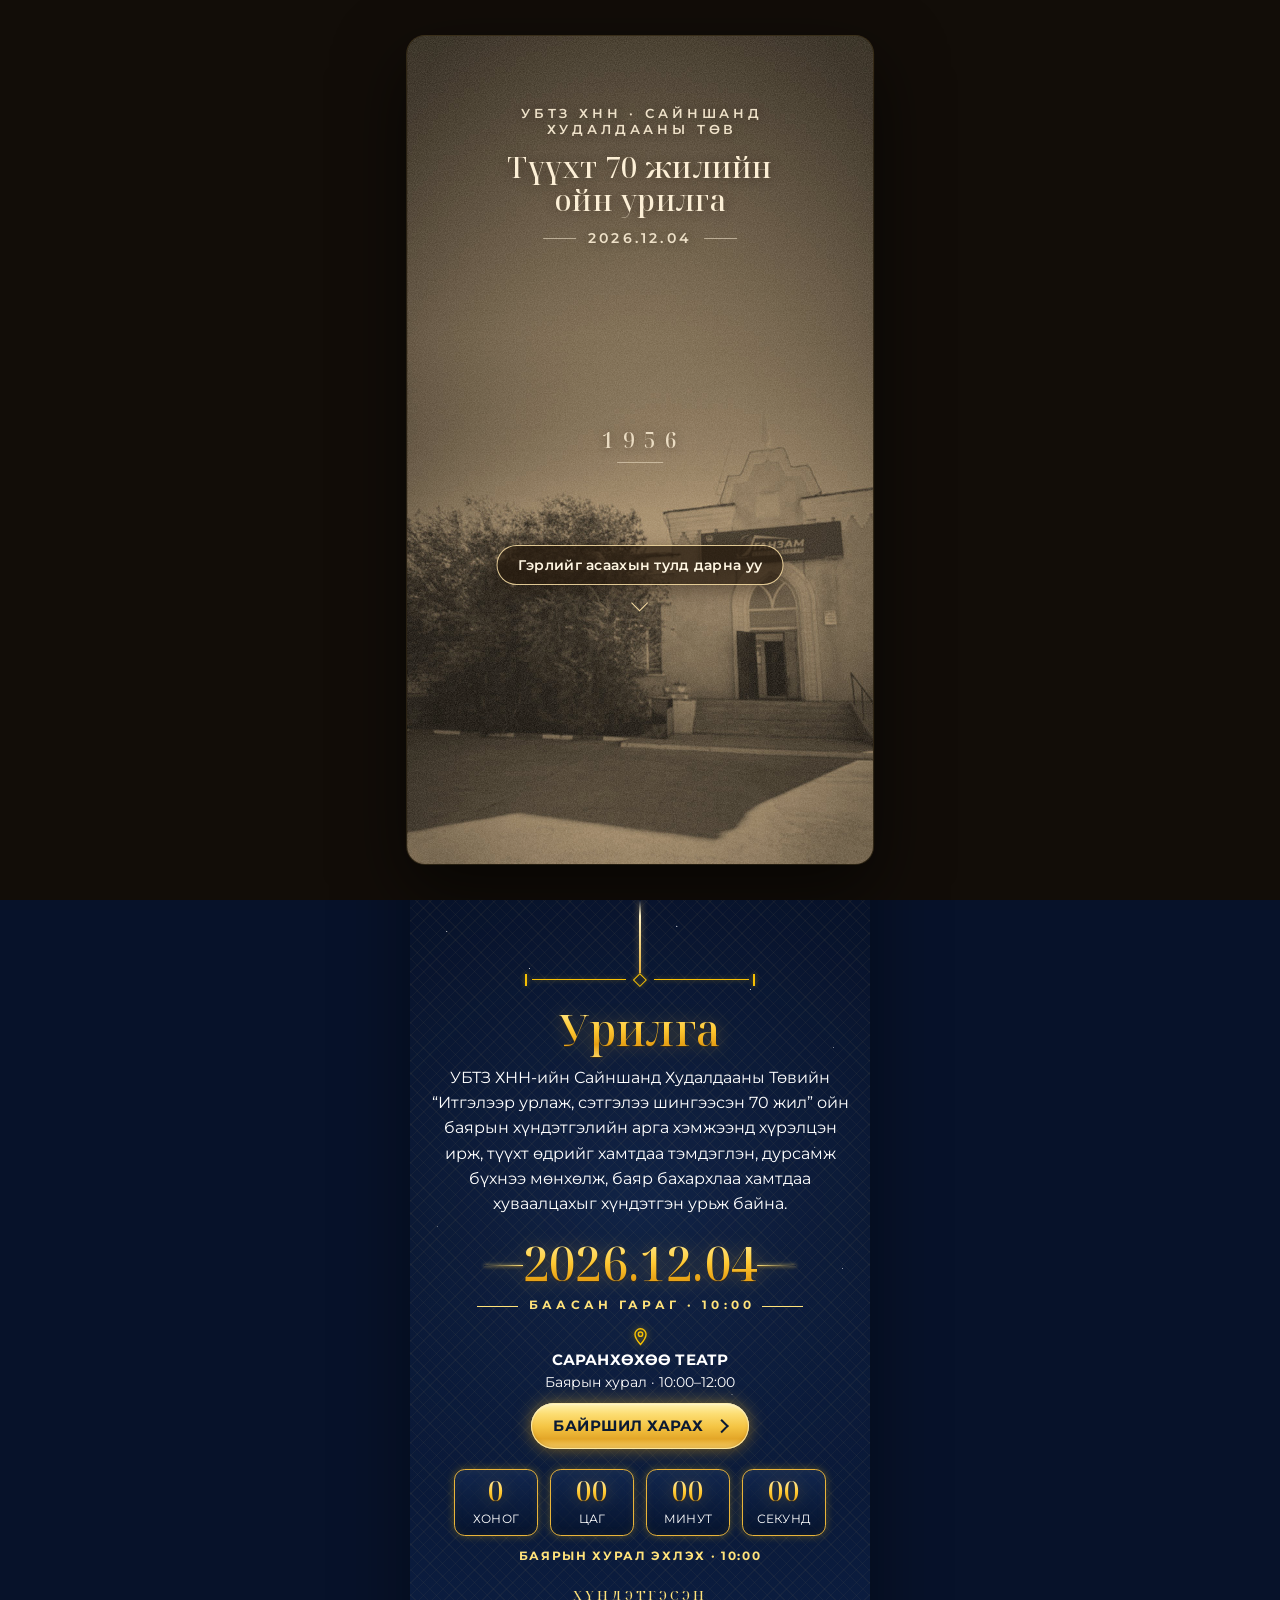
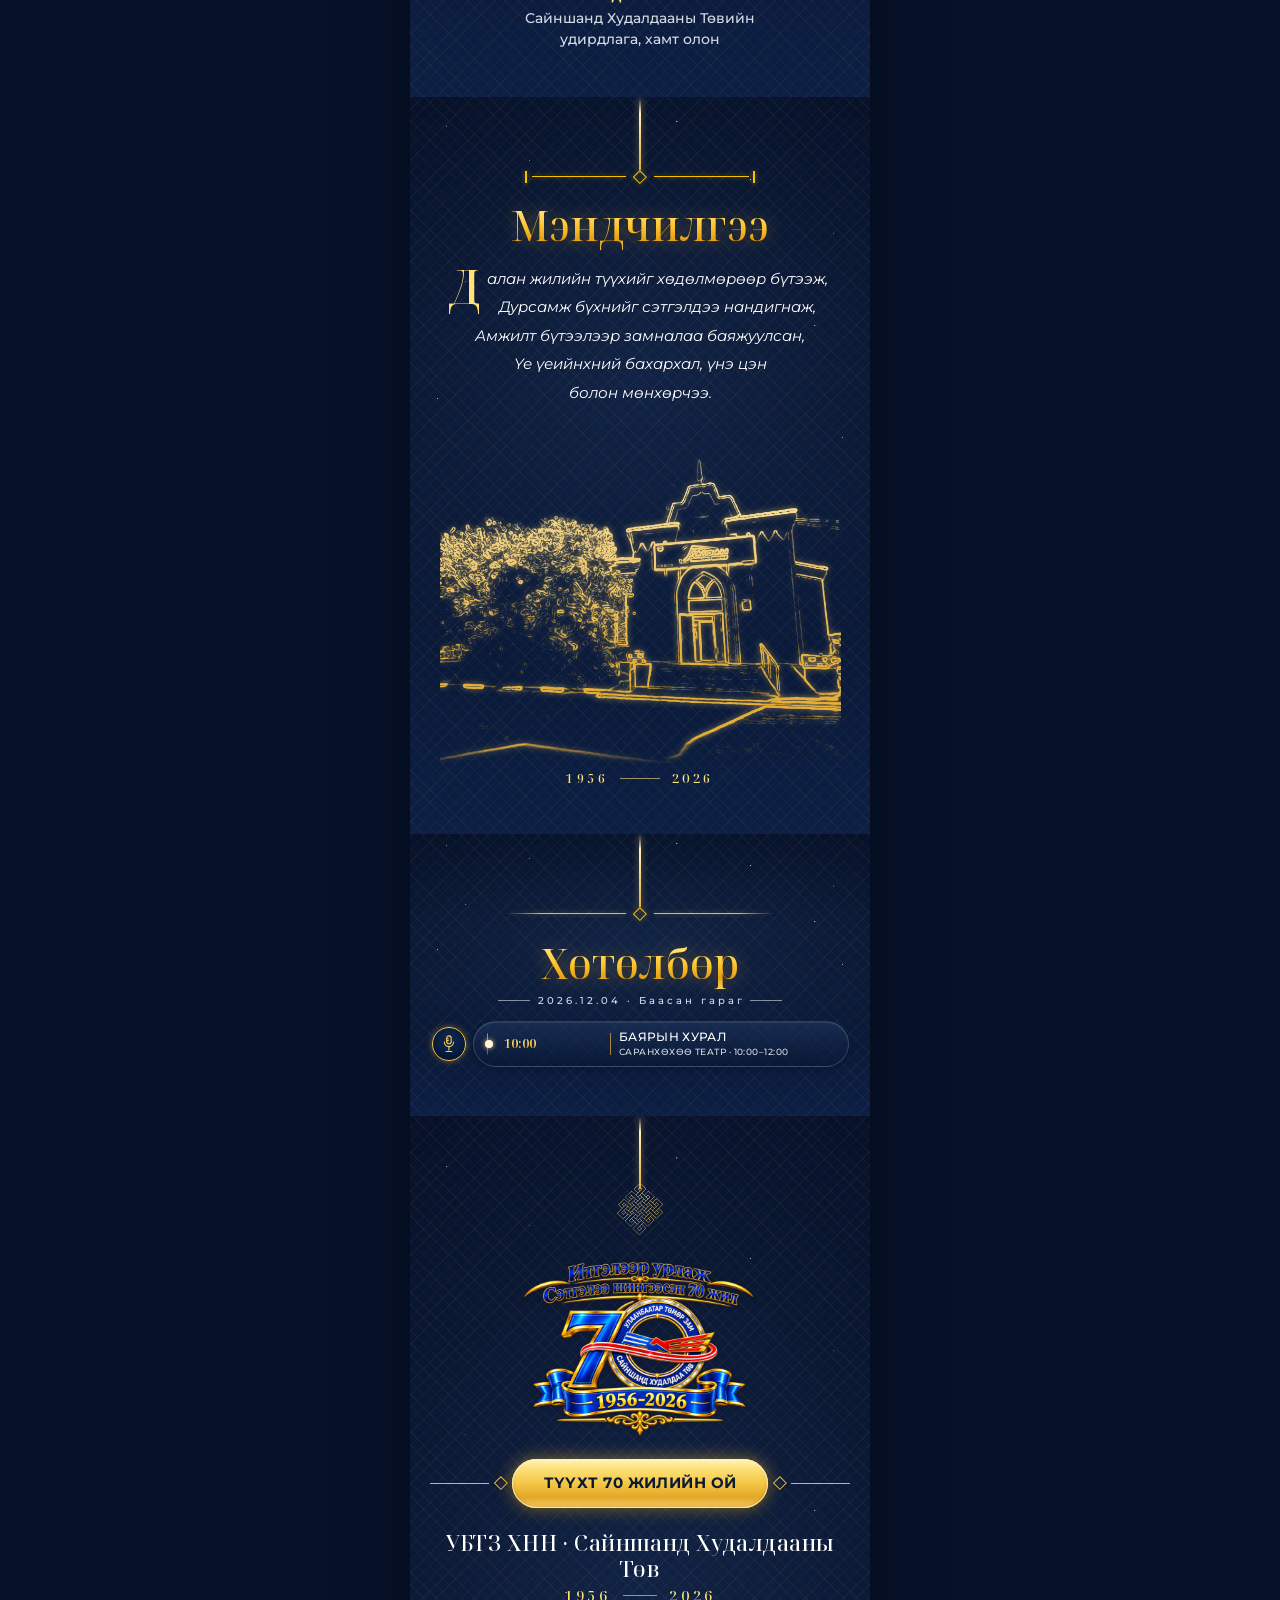
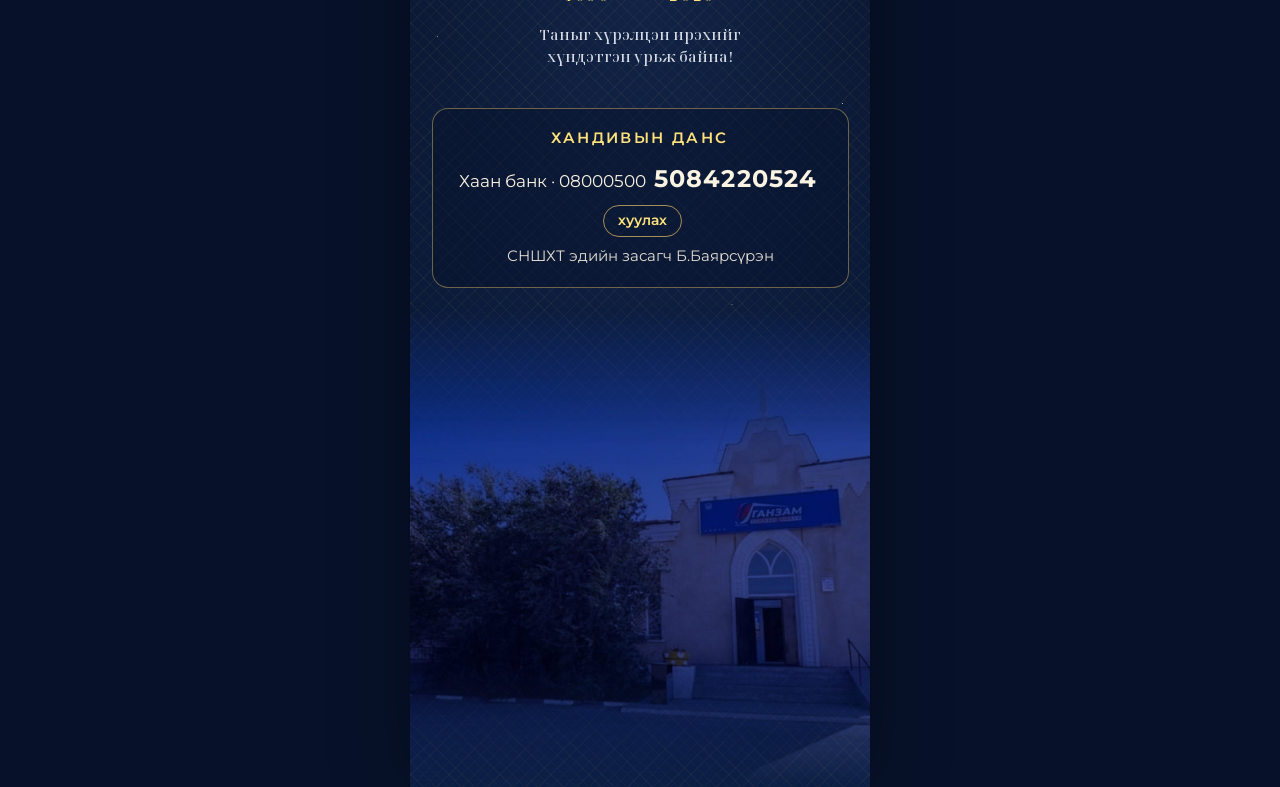
==== commit 9dafa0ac: "Байгууллагын нэрт "ХНН" нэмэв (УБТЗ ХНН) Co-Authored-By: Claude Opus 5.5 <noreply@anthropic.com>" ====
--- a/zuun-jil/index.html
+++ b/zuun-jil/index.html
@@ -4,9 +4,9 @@
 <meta charset="utf-8">
 <meta name="viewport" content="width=device-width,initial-scale=1,viewport-fit=cover">
 <meta name="theme-color" content="#07122A">
-<title>УБТЗ Сайншанд Худалдааны Төв — түүхт 70 жилийн ой</title>
+<title>УБТЗ ХНН Сайншанд Худалдааны Төв — түүхт 70 жилийн ой</title>
 <meta name="description" content="Урилга · 2026.12.04 · Баярын хурал: Саранхөхөө театр 10:00">
-<meta property="og:title" content="УБТЗ Сайншанд Худалдааны Төв — түүхт 70 жилийн ой">
+<meta property="og:title" content="УБТЗ ХНН Сайншанд Худалдааны Төв — түүхт 70 жилийн ой">
 <meta property="og:description" content="Урилга · 2026.12.04 · Баярын хурал: Саранхөхөө театр 10:00">
 <meta property="og:type" content="website">
 <meta property="og:image" content="https://beck0404-ai.github.io/UBTZURILGA/zuun-jil/assets/og.jpg?v=2">
@@ -27,7 +27,7 @@
 </head>
 <body data-base="." data-date-iso="2026-12-04T10:00:00+08:00" data-v="m70v6" data-slug="zuun-jil">
 
-<div class="gate gate--film" id="gate" role="dialog" aria-modal="true" tabindex="0" aria-label="Гэрлийг асаах — УБТЗ Сайншанд Худалдааны Төв — түүхт 70 жилийн ой">
+<div class="gate gate--film" id="gate" role="dialog" aria-modal="true" tabindex="0" aria-label="Гэрлийг асаах — УБТЗ ХНН Сайншанд Худалдааны Төв — түүхт 70 жилийн ой">
   <div class="g-stage" id="g-stage">
     <video class="g-vid" id="g-vid" playsinline muted preload="auto" disablepictureinpicture
       poster="assets/gate/gate-poster.jpg?v=m70v6" width="720" height="1280">
@@ -35,7 +35,7 @@
     </video>
     <span class="g-grain" aria-hidden="true"></span>
     <div class="g-copy">
-      <p class="g-org">УБТЗ · Сайншанд Худалдааны Төв</p>
+      <p class="g-org">УБТЗ ХНН · Сайншанд Худалдааны Төв</p>
       <p class="g-title">Түүхт 70&nbsp;жилийн ойн урилга</p>
       <p class="g-date">2026.12.04</p>
     </div>
@@ -84,9 +84,9 @@
     <div class="hero-plate" aria-hidden="true"></div>
     <div class="cover-veil" aria-hidden="true"></div>
     <div class="cover-body">
-      <p class="cover-org">УБТЗ<br>Сайншанд Худалдааны Төв</p>
+      <p class="cover-org">УБТЗ ХНН<br>Сайншанд Худалдааны Төв</p>
       <h1 class="cover-h" id="cover-h">
-        <span class="sr-only">УБТЗ Сайншанд Худалдааны Төв — түүхт 70 жилийн ой</span>
+        <span class="sr-only">УБТЗ ХНН Сайншанд Худалдааны Төв — түүхт 70 жилийн ой</span>
         <span class="c100 c70" aria-hidden="true">
           <span class="c100-bloom"></span>
           <img class="c100-gold" src="assets/art/logo70.png?v=2" alt="" width="1536" height="1024">
@@ -162,14 +162,14 @@
     </div>
   </section>
 
-  <section class="scene sec sec--close" aria-label="УБТЗ Сайншанд Худалдааны Төв, 1956 — 2026">
+  <section class="scene sec sec--close" aria-label="УБТЗ ХНН Сайншанд Худалдааны Төв, 1956 — 2026">
     <span class="thread" aria-hidden="true"><i></i></span>
     <span class="stars" aria-hidden="true"></span>
     <div class="sec-body">
       <span class="knot rv" aria-hidden="true"></span>
       <img class="c100-close rv" src="assets/art/logo70.png?v=2" alt="" width="1600" height="805" loading="lazy">
       <div class="close-pill rv" aria-hidden="true"><i></i><b></b><p class="btn btn--gold">Түүхт 70 жилийн ой</p><b></b><i></i></div>
-      <p class="orgs-name rv">УБТЗ · Сайншанд Худалдааны Төв</p>
+      <p class="orgs-name rv">УБТЗ ХНН · Сайншанд Худалдааны Төв</p>
       <p class="close-years rv"><span>1956</span><b aria-hidden="true"></b><span>2026</span></p>
       <p class="close-call rv">Таныг хүрэлцэн ирэхийг хүндэтгэн урьж байна!</p>
       <div class="gift-mini rv">
